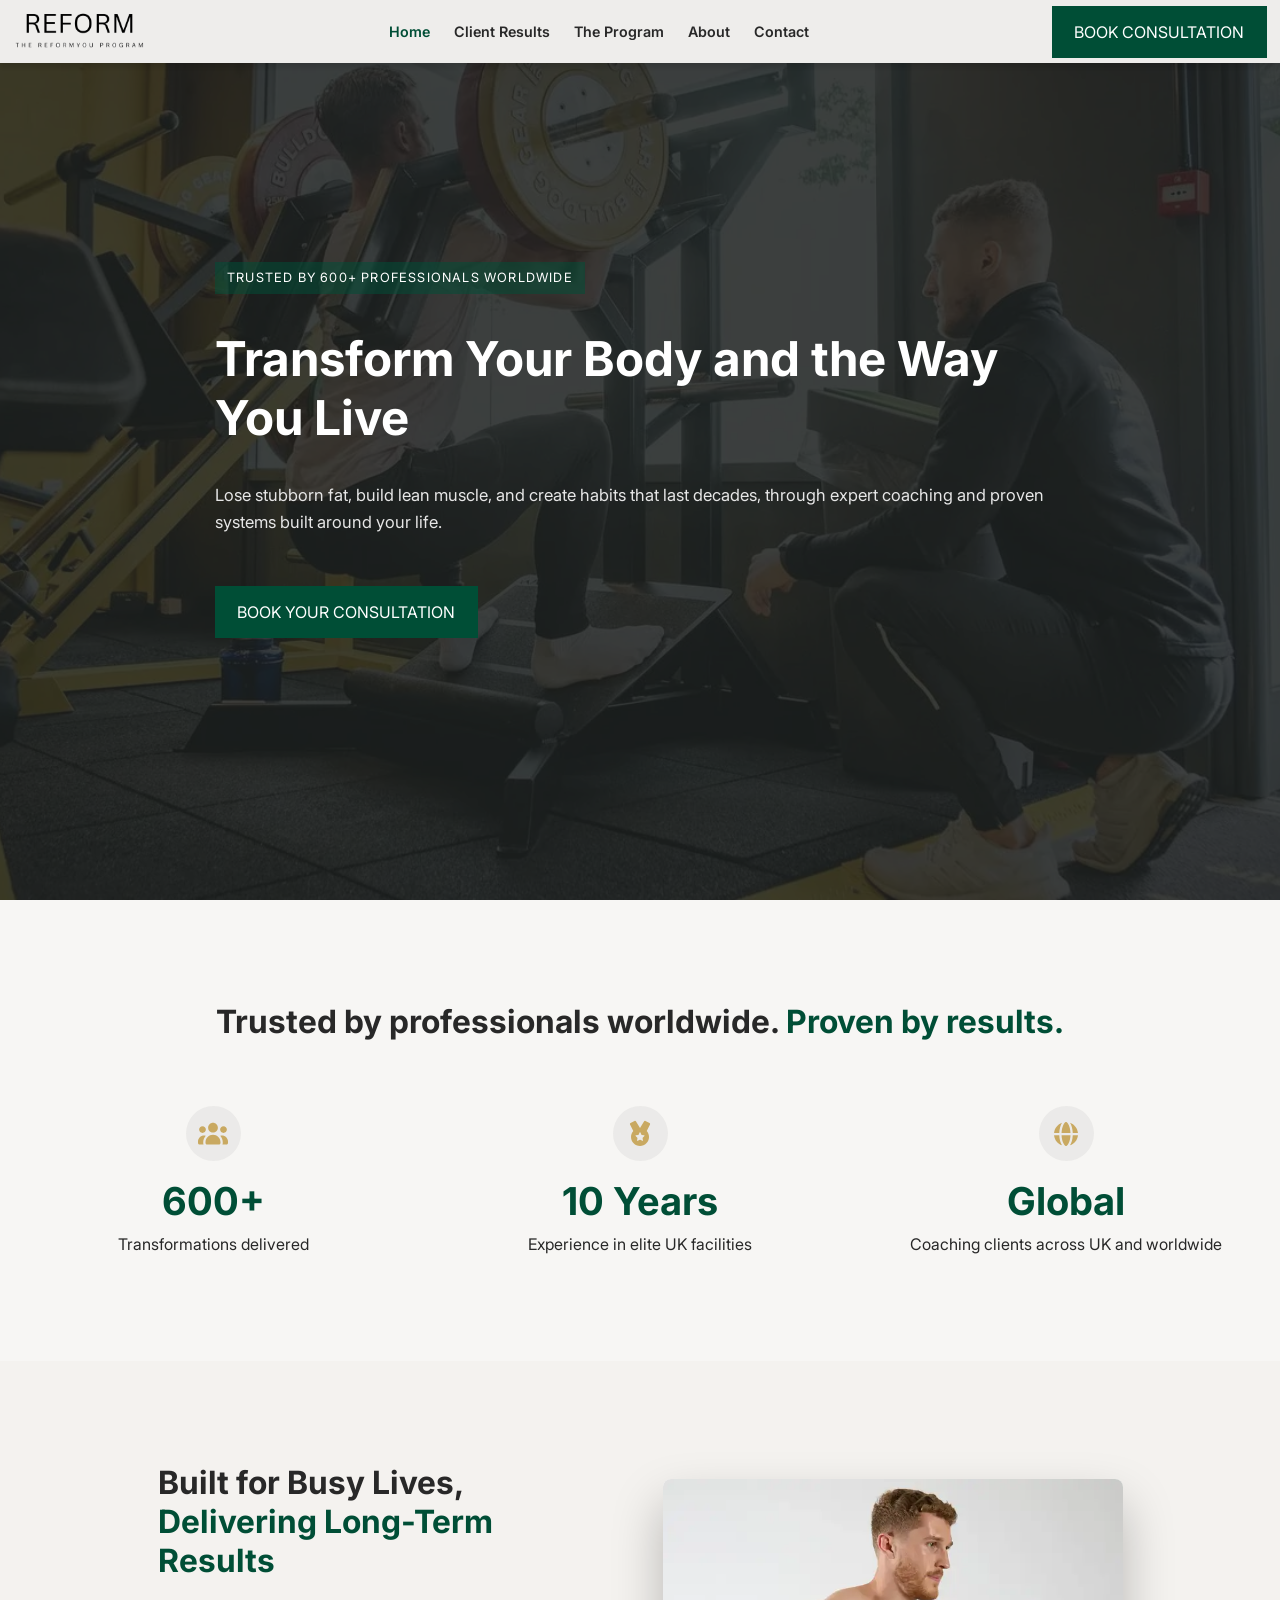
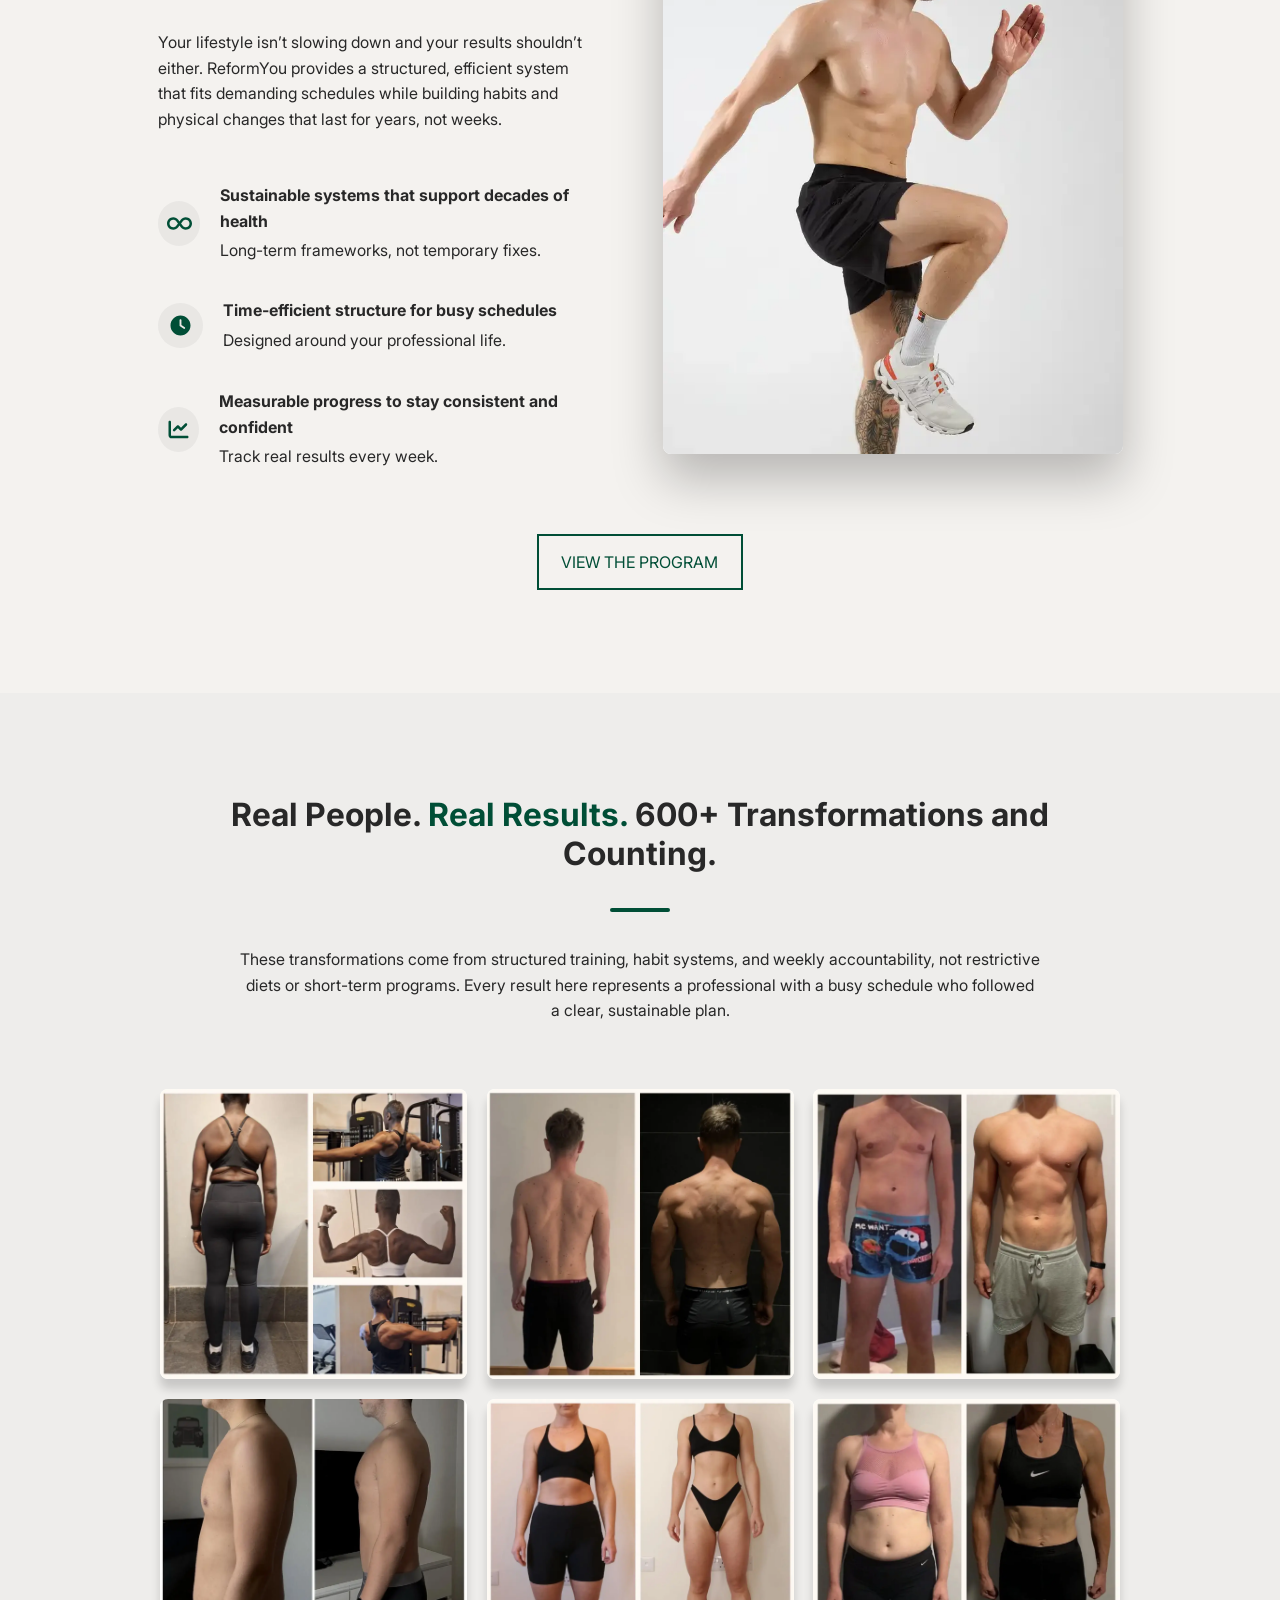
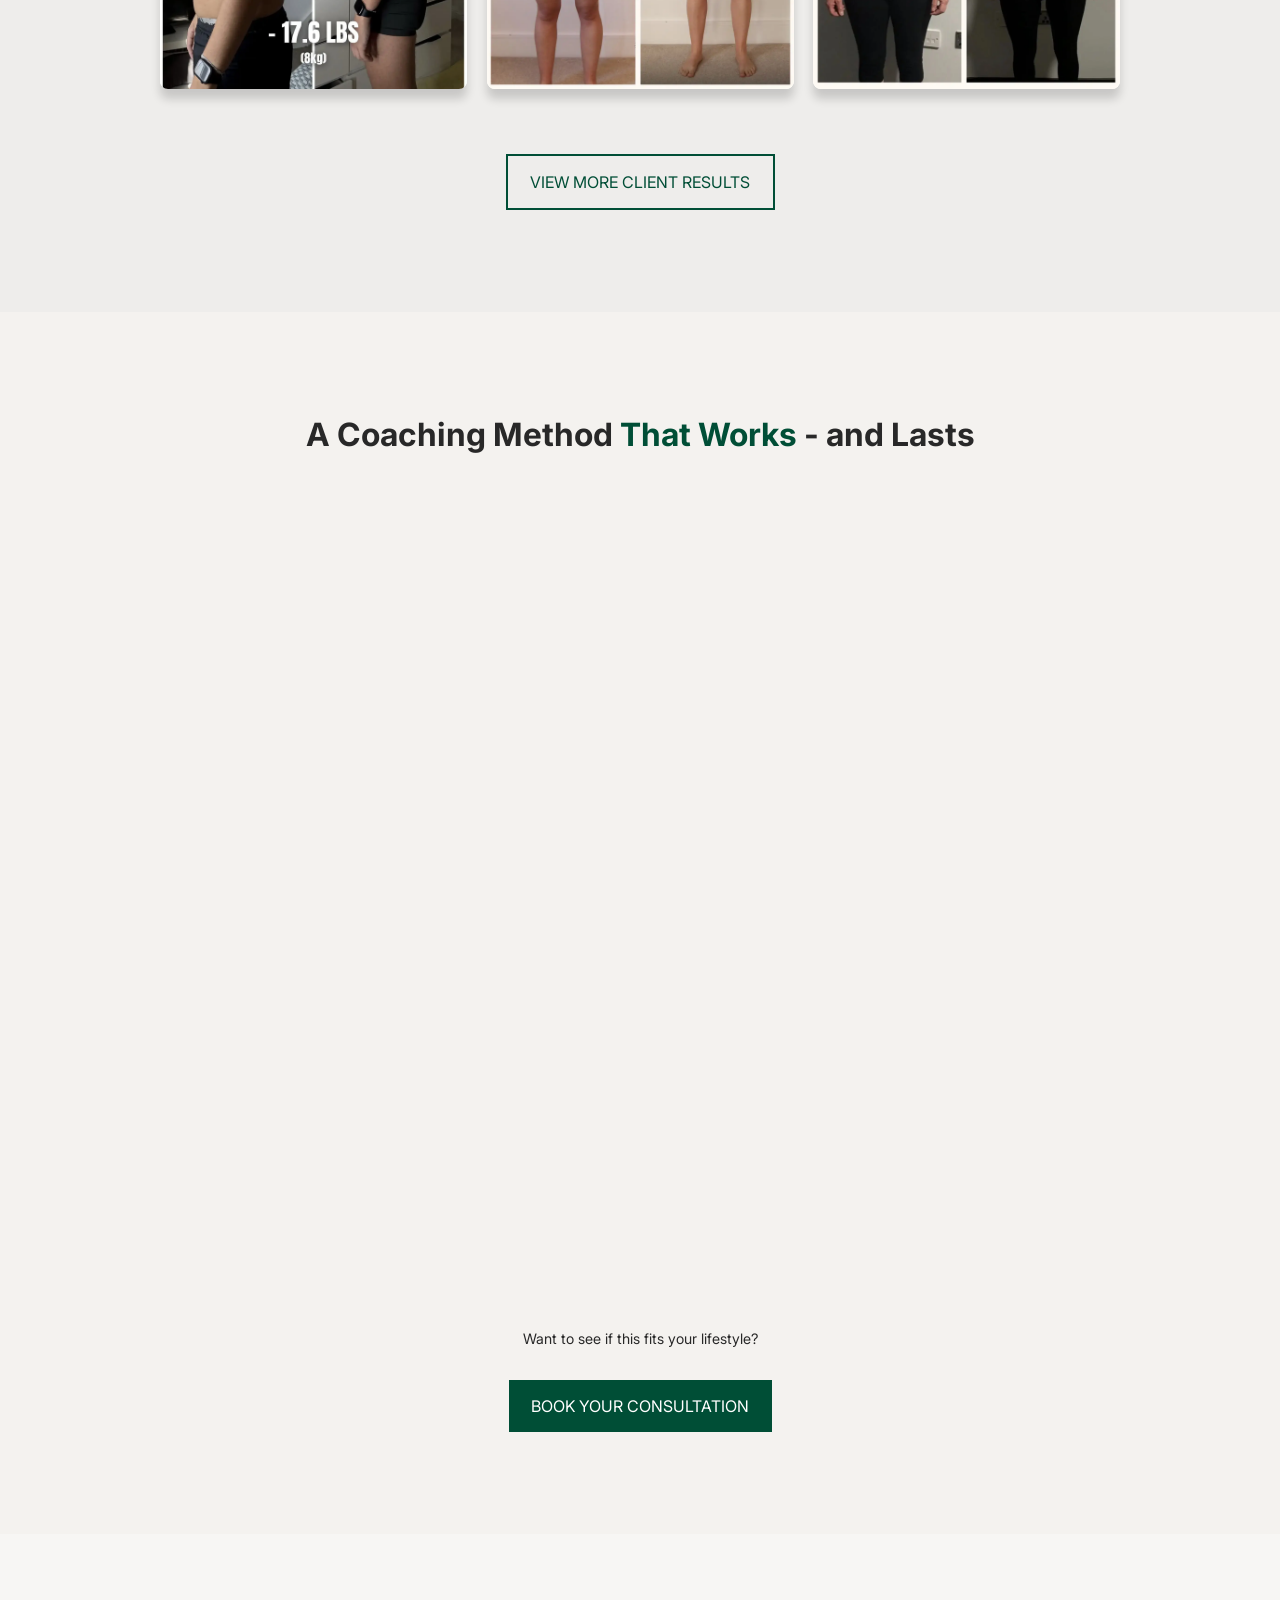
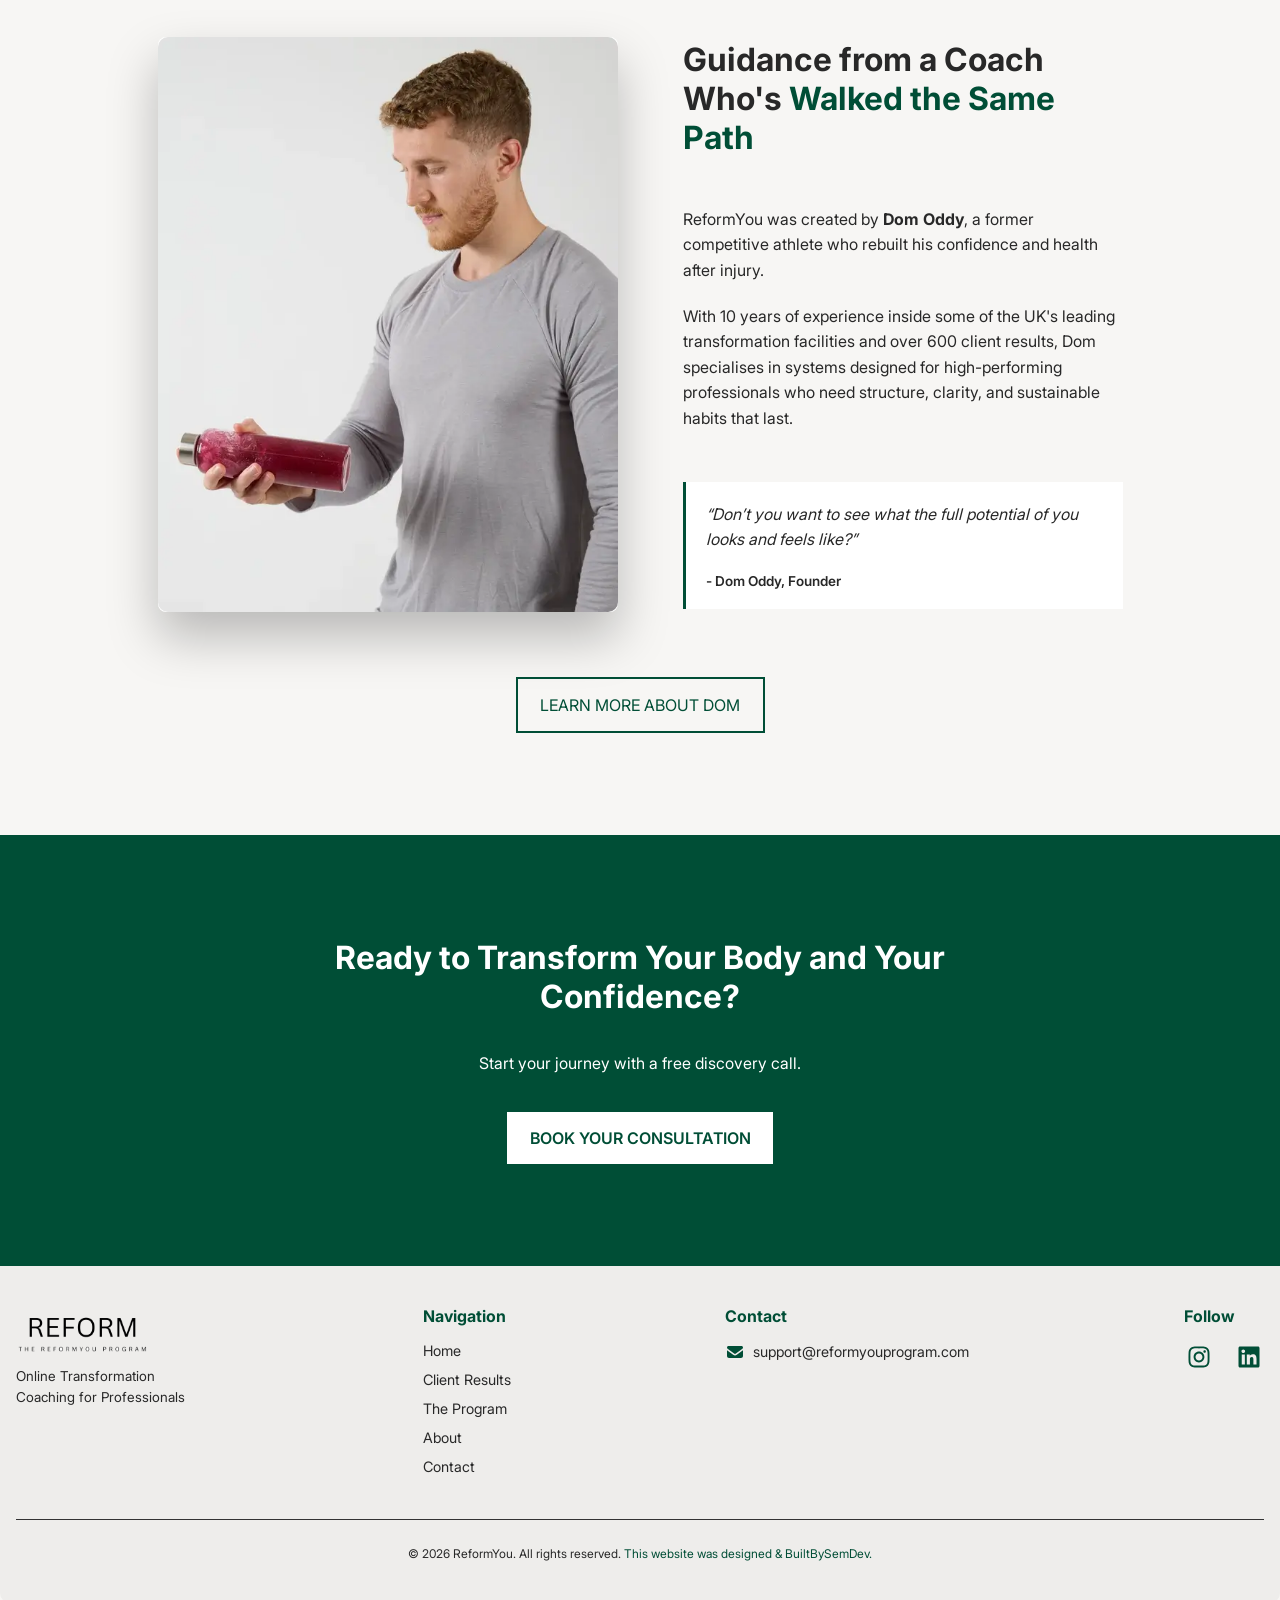
==== index.html @ b36ff60b "PERF: Improve hero image performance" ====
<!DOCTYPE html>
<html lang="en-GB">
<head>
  <!-- Meta -->
  <meta charset="UTF-8">
  <meta name="viewport" content="width=device-width, initial-scale=1.0">
  <meta name="color-scheme" content="light">

  <!-- Primary SEO -->
  <title>ReformYou | Online Transformation Coaching for Busy Professionals</title>
  <meta name="description" content="Premium online coaching to help busy professionals lose fat, build muscle, and create sustainable habits that last for decades.">
  <link rel="canonical" href="https://reformyouprogram.com/">
  <meta name="robots" content="index, follow, max-snippet:-1, max-image-preview:large, max-video-preview:-1">

  <!-- Icons & PWA -->
  <link rel="icon" type="image/png" sizes="32x32" href="/assets/images/reformyou_fc.png">
  <link rel="icon" type="image/png" sizes="192x192" href="/assets/images/reformyou_fc.png">
  <link rel="apple-touch-icon" href="/assets/images/reformyou_fc.png">
  <meta name="theme-color" content="#EEEDEB">

  <!-- Global CSS -->
  <link rel="preload" href="/assets/css/root.css" as="style">
  <link rel="stylesheet" href="/assets/css/root.css">
  <link rel="preload" href="/assets/css/global.css" as="style">
  <link rel="stylesheet" href="/assets/css/global.css">

  <!-- Page Specific CSS -->
  <link rel="preload" href="/assets/css/home.css" as="style">
  <link rel="stylesheet" href="/assets/css/home.css">

  <!-- Head image -->
  <link
    rel="preload"
    as="image"
    href="/assets/images/reformyou-banner.webp"
    fetchpriority="high"
  >

  <!-- Fonts -->
  <link href="/assets/fonts/inter-regular.woff2" rel="preload" as="font" 
  crossorigin type="font/woff2">
  <link href="/assets/fonts/inter-semibold.woff2" rel="preload" as="font" 
  crossorigin type="font/woff2">
  <link href="/assets/fonts/inter-bold.woff2" rel="preload" as="font" 
  crossorigin type="font/woff2">

  <!-- Other head and Json data under here -->
  <!-- ===== Open Graph ===== -->
  <meta property="og:type" content="website">
  <meta property="og:site_name" content="ReformYou Program">
  <meta property="og:url" content="https://reformyouprogram.com/">
  <meta property="og:title" content="ReformYou | Online Transformation Coaching for Busy Professionals">
  <meta property="og:description" content="Premium online coaching to help busy professionals lose fat, build muscle, and create sustainable habits that last for decades.">
  <meta property="og:image" content="https://reformyouprogram.com/assets/images/reformyou_socialcard.jpg">
  <meta property="og:image:width" content="1200">
  <meta property="og:image:height" content="630">
  <meta property="og:locale" content="en_GB">

  <!-- Json Data -->
  <script type="application/ld+json">
  {
    "@context": "https://schema.org",
    "@type": "WebSite",
    "@id": "https://reformyouprogram.com/#website",
    "name": "ReformYou Program",
    "url": "https://reformyouprogram.com",
    "inLanguage": "en-GB",
    "hasPart":[
      {"@type":"WebPage","@id":"https://reformyouprogram.com/about/#webpage"},
      {"@type":"WebPage","@id":"https://reformyouprogram.com/client-results/#webpage"},
      {"@type":"WebPage","@id":"https://reformyouprogram.com/the-program/#webpage"},
      {"@type":"WebPage","@id":"https://reformyouprogram.com/contact/#webpage"}
    ]
  }
  </script>

  <script type="application/ld+json">
  {
    "@context": "https://schema.org",
    "@type": "Organization",
    "@id": "https://reformyouprogram.com/#organization",
    "name": "ReformYou Program",
    "legalName":"ReformYou",
    "url": "https://reformyouprogram.com/",
    "logo": {
      "@type":"ImageObject",
      "url":"https://reformyouprogram.com/assets/images/reformyou_logo.webp",
      "width":400,
      "height":190
    },
    "founder":{"@type":"Person","name":"Dom Oddy"},
    "sameAs":["https://www.linkedin.com/in/dom-oddy-aa098a231/","https://www.instagram.com/dominicoddy/?hl=en"],
    "contactPoint":[{
      "@type":"ContactPoint",
      "contactType":"customer support",
      "email":"support@reformyouprogram.com",
      "availableLanguage":["en-GB","en"],
      "areaServed":["GB","Worldwide"]
    }]
  }
  </script>

</head>

<body> 
  <a href="#main-content" class="skip-link">Skip to main content</a>
  <!-- Nav1 Component Start -->
  <!-- Nav1 Component Start -->

  <!-- Header -->
  <header id="nav1-navigation">
    <div class="nav1-container">
      <!-- Logo -->
      <a href="/" class="nav1-logo">
        <img alt="ReformYou" 
          decoding="sync"
          loading="eager"
          width="133"
          height="60"
          src="/assets/images/reformyou_logo_nobg.png">
      </a>

      <!-- Nav Menu -->
      <nav class="nav1-nav" aria-label="Primary">
        <!-- Toggle Button -->
        <button 
          class="nav1-toggle" 
          aria-label="Toggle Navigation"
          aria-controls="nav-menu"
          aria-expanded="false"
          >
          <div class="nav1-toggle-box">
            <span class="nav1-line" aria-hidden="true"></span>
            <span class="nav1-line" aria-hidden="true"></span>
            <span class="nav1-line" aria-hidden="true"></span>
          </div>
        </button>

        <div class="nav1-ul-wrapper" id="nav-menu">
          <ul class="nav1-ul">
            <!-- Home -->
            <li><a href="/" class="active" aria-current="page">Home</a></li>
            <li><a href="/results/">Client Results</a></li>
            <li><a href="/the-program/">The Program</a></li>
            <li><a href="/about/">About</a></li>
            <li><a href="/contact/">Contact</a></li>
          </ul>
          <div class="header-btn">
            <a href="https://nqi8n575vzg.typeform.com/to/FJthHBRt" 
              target="_blank" rel="noopener noreferrer" class="cta-button sweep-to-top">BOOK CONSULTATION</a>
          </div>
        </div>
      </nav>

      <div class="header-btn">
        <a href="https://nqi8n575vzg.typeform.com/to/FJthHBRt" target="_blank" 
        rel="noopener noreferrer" class="cta-button sweep-to-top">BOOK CONSULTATION</a>
      </div>
    </div>
  </header>
  <div class="nav1-overlay" id="nav-overlay" aria-hidden="true"></div>

  <!-- Nav1 Component End -->
  <!-- Nav1 Component End -->

  <!-- Main Content -->
  <main id="main-content" tabindex="-1">

    <!-- HERO -->
    <section
      id="hero"
      aria-labelledby="hero-title"
      aria-describedby="hero-description"
    >
      <img
        class="hero-bg-img"
        src="/assets/images/reformyou-banner.webp"
        alt=""
        aria-hidden="true"
        fetchpriority="high"
        decoding="async"
      >

      <div class="container hero-content">
        <p class="hero-eyebrow">
          TRUSTED BY 600+ PROFESSIONALS WORLDWIDE
        </p>
        <h1 id="hero-title">
          Transform Your Body and the 
          Way You Live
        </h1>
        <p id="hero-description" class="hero-subtext">
          Lose stubborn fat, build lean muscle, and create habits that last decades,
          through expert coaching and proven systems built around your life.
        </p>
        <a href="https://nqi8n575vzg.typeform.com/to/FJthHBRt" target="_blank" 
        rel="noopener noreferrer" class="cta-button sweep-to-top">
          BOOK YOUR CONSULTATION
        </a>
      </div>
    </section>

    <!-- STATS -->
    <section id="stats" aria-labelledby="stats-heading">
      <div class="container">
        <h2 id="stats-heading" class="stats-heading">
          Trusted by professionals worldwide.
          <span class="brand-accent">Proven by results.</span>
        </h2>

        <ul class="stats-list" role="list">
          <!-- Item 1 -->
          <li class="stat-item reveal">
            <div class="icon-circle" aria-hidden="true">
              <svg class="icon" xmlns="http://www.w3.org/2000/svg" viewBox="0 0 640 640" focusable="false" aria-hidden="true" height="25" width="25">
                <path d="M320 80C377.4 80 424 126.6 424 184C424 241.4 377.4 288 320 288C262.6 288 216 241.4 216 184C216 126.6 262.6 80 320 80zM96 152C135.8 152 168 184.2 168 224C168 263.8 135.8 296 96 296C56.2 296 24 263.8 24 224C24 184.2 56.2 152 96 152zM0 480C0 409.3 57.3 352 128 352C140.8 352 153.2 353.9 164.9 357.4C132 394.2 112 442.8 112 496L112 512C112 523.4 114.4 534.2 118.7 544L32 544C14.3 544 0 529.7 0 512L0 480zM521.3 544C525.6 534.2 528 523.4 528 512L528 496C528 442.8 508 394.2 475.1 357.4C486.8 353.9 499.2 352 512 352C582.7 352 640 409.3 640 480L640 512C640 529.7 625.7 544 608 544L521.3 544zM472 224C472 184.2 504.2 152 544 152C583.8 152 616 184.2 616 224C616 263.8 583.8 296 544 296C504.2 296 472 263.8 472 224zM160 496C160 407.6 231.6 336 320 336C408.4 336 480 407.6 480 496L480 512C480 529.7 465.7 544 448 544L192 544C174.3 544 160 529.7 160 512L160 496z"/>
              </svg>
            </div>
            <p class="stat-value">600+</p>
            <p class="stat-label">Transformations delivered</p>
          </li>

          <!-- Item 2 -->
          <li class="stat-item reveal">
            <div class="icon-circle" aria-hidden="true">
              <svg class="icon" xmlns="http://www.w3.org/2000/svg" viewBox="0 0 640 640" focusable="false" aria-hidden="true" height="25" width="25">
                <path d="M320.3 192L235.7 51.1C229.2 40.3 215.6 36.4 204.4 42L117.8 85.3C105.9 91.2 101.1 105.6 107 117.5L176.6 256.6C146.5 290.5 128.3 335.1 128.3 384C128.3 490 214.3 576 320.3 576C426.3 576 512.3 490 512.3 384C512.3 335.1 494 290.5 464 256.6L533.6 117.5C539.5 105.6 534.7 91.2 522.9 85.3L436.2 41.9C425 36.3 411.3 40.3 404.9 51L320.3 192zM351.1 334.5C352.5 337.3 355.1 339.2 358.1 339.6L408.2 346.9C415.9 348 418.9 357.4 413.4 362.9L377.1 398.3C374.9 400.5 373.9 403.5 374.4 406.6L383 456.5C384.3 464.1 376.3 470 369.4 466.4L324.6 442.8C321.9 441.4 318.6 441.4 315.9 442.8L271.1 466.4C264.2 470 256.2 464.2 257.5 456.5L266.1 406.6C266.6 403.6 265.6 400.5 263.4 398.3L227.1 362.9C221.5 357.5 224.6 348.1 232.3 346.9L282.4 339.6C285.4 339.2 288.1 337.2 289.4 334.5L311.8 289.1C315.2 282.1 325.1 282.1 328.6 289.1L351 334.5z"/>
              </svg>
            </div>
            <p class="stat-value">10 Years</p>
            <p class="stat-label">Experience in elite UK facilities</p>
          </li>

          <!-- Item 3 -->
          <li class="stat-item reveal">
            <div class="icon-circle" aria-hidden="true">
              <svg class="icon" xmlns="http://www.w3.org/2000/svg" viewBox="0 0 640 640" focusable="false" aria-hidden="true" height="25" width="25">
                <path d="M415.9 344L225 344C227.9 408.5 242.2 467.9 262.5 511.4C273.9 535.9 286.2 553.2 297.6 563.8C308.8 574.3 316.5 576 320.5 576C324.5 576 332.2 574.3 343.4 563.8C354.8 553.2 367.1 535.8 378.5 511.4C398.8 467.9 413.1 408.5 416 344zM224.9 296L415.8 296C413 231.5 398.7 172.1 378.4 128.6C367 104.2 354.7 86.8 343.3 76.2C332.1 65.7 324.4 64 320.4 64C316.4 64 308.7 65.7 297.5 76.2C286.1 86.8 273.8 104.2 262.4 128.6C242.1 172.1 227.8 231.5 224.9 296zM176.9 296C180.4 210.4 202.5 130.9 234.8 78.7C142.7 111.3 74.9 195.2 65.5 296L176.9 296zM65.5 344C74.9 444.8 142.7 528.7 234.8 561.3C202.5 509.1 180.4 429.6 176.9 344L65.5 344zM463.9 344C460.4 429.6 438.3 509.1 406 561.3C498.1 528.6 565.9 444.8 575.3 344L463.9 344zM575.3 296C565.9 195.2 498.1 111.3 406 78.7C438.3 130.9 460.4 210.4 463.9 296L575.3 296z"/>
              </svg>
            </div>
            <p class="stat-value">Global</p>
            <p class="stat-label">Coaching clients across UK and worldwide</p>
          </li>
        </ul>
      </div>
    </section>

    <!-- BUILT FOR SECTION -->
    <!-- BUILT FOR SECTION -->
    <section id="built-for" aria-labelledby="built-for-heading">
      <div class="container built-for-grid">

        <!-- Text column -->
        <div class="built-for-text">
          <h2 id="built-for-heading">
            Built for Busy Lives,
            <span class="brand-accent">Delivering Long-Term Results</span>
          </h2>

          <p class="built-for-intro">
            Your lifestyle isn’t slowing down and your results shouldn’t either.
            ReformYou provides a structured, efficient system that fits demanding
            schedules while building habits and physical changes that last for
            years, not weeks.
          </p>

          <ul class="built-for-list" role="list">
            <li class="built-for-item reveal">
              <div class="icon-circle" aria-hidden="true">
                <svg class="icon" xmlns="http://www.w3.org/2000/svg" viewBox="0 0 640 640" focusable="false" aria-hidden="true" height="25" width="25">
                  <path d="M0 320C0 231.6 71.6 160 160 160C210.4 160 257.8 183.7 288 224L320 266.7L352 224C382.2 183.7 429.6 160 480 160C568.4 160 640 231.6 640 320C640 408.4 568.4 480 480 480C429.6 480 382.2 456.3 352 416L320 373.3L288 416C257.8 456.3 210.4 480 160 480C71.6 480 0 408.4 0 320zM280 320L236.8 262.4C218.7 238.2 190.2 224 160 224C107 224 64 267 64 320C64 373 107 416 160 416C190.2 416 218.7 401.8 236.8 377.6L280 320zM360 320L403.2 377.6C421.3 401.8 449.8 416 480 416C533 416 576 373 576 320C576 267 533 224 480 224C449.8 224 421.3 238.2 403.2 262.4L360 320z"/>
                </svg>
              </div>
              <div class="built-for-copy">
                <p class="built-for-item-title">
                  Sustainable systems that support decades of health
                </p>
                <p class="built-for-item-text">
                  Long-term frameworks, not temporary fixes.
                </p>
              </div>
            </li>

            <li class="built-for-item reveal">
              <div class="icon-circle" aria-hidden="true">
                <svg class="icon" xmlns="http://www.w3.org/2000/svg" viewBox="0 0 640 640" focusable="false" aria-hidden="true" height="25" width="25">
                  <path d="M320 64C461.4 64 576 178.6 576 320C576 461.4 461.4 576 320 576C178.6 576 64 461.4 64 320C64 178.6 178.6 64 320 64zM296 184L296 320C296 328 300 335.5 306.7 340L402.7 404C413.7 411.4 428.6 408.4 436 397.3C443.4 386.2 440.4 371.4 429.3 364L344 307.2L344 184C344 170.7 333.3 160 320 160C306.7 160 296 170.7 296 184z"/>
                </svg>
              </div>
              <div class="built-for-copy">
                <p class="built-for-item-title">
                  Time-efficient structure for busy schedules
                </p>
                <p class="built-for-item-text">
                  Designed around your professional life.
                </p>
              </div>
            </li>

            <li class="built-for-item reveal">
              <div class="icon-circle" aria-hidden="true">
                <svg class="icon" xmlns="http://www.w3.org/2000/svg" viewBox="0 0 640 640" focusable="false" aria-hidden="true" height="25" width="25">
                  <path d="M128 128C128 110.3 113.7 96 96 96C78.3 96 64 110.3 64 128L64 464C64 508.2 99.8 544 144 544L544 544C561.7 544 576 529.7 576 512C576 494.3 561.7 480 544 480L144 480C135.2 480 128 472.8 128 464L128 128zM534.6 214.6C547.1 202.1 547.1 181.8 534.6 169.3C522.1 156.8 501.8 156.8 489.3 169.3L384 274.7L326.6 217.4C314.1 204.9 293.8 204.9 281.3 217.4L185.3 313.4C172.8 325.9 172.8 346.2 185.3 358.7C197.8 371.2 218.1 371.2 230.6 358.7L304 285.3L361.4 342.7C373.9 355.2 394.2 355.2 406.7 342.7L534.7 214.7z"/>
                </svg>
              </div>
              <div class="built-for-copy">
                <p class="built-for-item-title">
                  Measurable progress to stay consistent and confident
                </p>
                <p class="built-for-item-text">
                  Track real results every week.
                </p>
              </div>
            </li>
          </ul>
        </div>

        <!-- Image column -->
        <div class="reveal">
          <figure class="built-for-image-card hover-up">
            <img
              src="/assets/images/reformyou-dom-jump.webp"
              alt="ReformYou founder performing an explosive step-up"
              class="built-for-image"
              loading="lazy"
            >
          </figure>
        </div>
      </div>

      <div class="built-for-cta-wrapper">
        <a href="/the-program/" class="sweep-to-top cta-button sub-btn">
          VIEW THE PROGRAM
        </a>
      </div>
    </section>

    <!-- CLIENT RESULTS -->
    <!-- CLIENT RESULTS -->
    <section id="client-results" aria-labelledby="client-results-heading">
      <div class="container">
        <div>
          <h2 id="client-results-heading" class="client-results-heading">
            Real People. <span class="brand-accent">Real Results.</span>
            600+ Transformations and Counting.
          </h2>

          <!-- Divider bar -->
          <div class="client-results-divider" aria-hidden="true"></div>

          <p class="client-results-intro">
            These transformations come from structured training, habit systems, and weekly accountability,
            not restrictive diets or short-term programs. Every result here represents a professional with
            a busy schedule who followed a clear, sustainable plan.
          </p>
        </div>

        <ul class="client-results-grid" role="list">
          <li class="client-result-item reveal">
            <figure class="client-result-card hover-up">
              <img
                src="/assets/images/result2.webp"
                alt="Client body transformation, back view before and after."
                class="client-result-image"
                loading="lazy"
              >
            </figure>
          </li>

          <li class="client-result-item reveal">
            <figure class="client-result-card hover-up">
              <img
                src="/assets/images/result3.webp"
                alt="Client body transformation, upper body progress."
                class="client-result-image"
                loading="lazy"
              >
            </figure>
          </li>

          <li class="client-result-item reveal">
            <figure class="client-result-card hover-up">
              <img
                src="/assets/images/result4.webp"
                alt="Client body transformation, front view before and after."
                class="client-result-image"
                loading="lazy"
              >
            </figure>
          </li>

          <li class="client-result-item reveal">
            <figure class="client-result-card hover-up">
              <img
                src="/assets/images/result6.webp"
                alt="Client body transformation, physique improvement."
                class="client-result-image"
                loading="lazy"
              >
            </figure>
          </li>

          <li class="client-result-item reveal">
            <figure class="client-result-card hover-up">
              <img
                src="/assets/images/result5.webp"
                alt="Client body transformation, leaner and more defined."
                class="client-result-image"
                loading="lazy"
              >
            </figure>
          </li>

          <li class="client-result-item reveal">
            <figure class="client-result-card hover-up">
              <img
                src="/assets/images/result1.webp"
                alt="Client body transformation, side view progress."
                class="client-result-image"
                loading="lazy"
              >
            </figure>
          </li>
        </ul>

        <div class="client-results-cta">
          <a href="/results/" class="sweep-to-top cta-button sub-btn">
            VIEW MORE CLIENT RESULTS
          </a>
        </div>
      </div>
    </section>

    <!-- A COACHING METHOD SECTION -->
    <!-- A COACHING METHOD SECTION -->
    <section id="coaching-method" aria-labelledby="coaching-method-heading">
      <div class="container">

        <h2 id="coaching-method-heading" class="coaching-method-heading">
          A Coaching Method <span class="brand-accent">That Works</span> - and Lasts
        </h2>

        <!-- Feature cards -->
        <ul class="coaching-method-grid" role="list">
          <li class="coaching-card reveal">
            <div class="icon-circle" aria-hidden="true">
              <svg class="icon" xmlns="http://www.w3.org/2000/svg" viewBox="0 0 640 640" focusable="false" aria-hidden="true" height="25" width="25">
                <path d="M286 368C384.5 368 464.3 447.8 464.3 546.3C464.3 562.7 451 576 434.6 576L78 576C61.6 576 48.3 562.7 48.3 546.3C48.3 447.8 128.1 368 226.6 368L286 368zM585.7 169.9C593.5 159.2 608.5 156.8 619.2 164.6C629.9 172.4 632.3 187.4 624.5 198.1L522.1 338.9C517.9 344.6 511.4 348.3 504.4 348.7C497.4 349.1 490.4 346.5 485.5 341.4L439.1 293.4C429.9 283.9 430.1 268.7 439.7 259.5C449.2 250.3 464.4 250.6 473.6 260.1L500.1 287.5L585.7 169.8zM256.3 312C190 312 136.3 258.3 136.3 192C136.3 125.7 190 72 256.3 72C322.6 72 376.3 125.7 376.3 192C376.3 258.3 322.6 312 256.3 312z"/>
              </svg>
            </div>
            <h3 class="coaching-card-title">Personalised Coaching</h3>
            <p class="coaching-card-text">
              Training, nutrition, and routines tailored to your lifestyle and goals.
            </p>
          </li>

          <li class="coaching-card reveal">
            <div class="icon-circle" aria-hidden="true">
              <svg class="icon" xmlns="http://www.w3.org/2000/svg" viewBox="0 0 640 640" focusable="false" aria-hidden="true" height="25" width="25">
                <path d="M96 176C96 149.5 117.5 128 144 128C170.5 128 192 149.5 192 176L192 288L448 288L448 176C448 149.5 469.5 128 496 128C522.5 128 544 149.5 544 176L544 192L560 192C586.5 192 608 213.5 608 240L608 288C625.7 288 640 302.3 640 320C640 337.7 625.7 352 608 352L608 400C608 426.5 586.5 448 560 448L544 448L544 464C544 490.5 522.5 512 496 512C469.5 512 448 490.5 448 464L448 352L192 352L192 464C192 490.5 170.5 512 144 512C117.5 512 96 490.5 96 464L96 448L80 448C53.5 448 32 426.5 32 400L32 352C14.3 352 0 337.7 0 320C0 302.3 14.3 288 32 288L32 240C32 213.5 53.5 192 80 192L96 192L96 176z"/>
              </svg>
            </div>
            <h3 class="coaching-card-title">Training Built for Busy Schedules</h3>
            <p class="coaching-card-text">
              Effective sessions designed for real-world time constraints.
            </p>
          </li>

          <li class="coaching-card reveal">
            <div class="icon-circle" aria-hidden="true">
              <svg class="icon" xmlns="http://www.w3.org/2000/svg" viewBox="0 0 640 640" focusable="false" aria-hidden="true" height="25" width="25">
                <path d="M545.7 304.1C528.1 302.9 512.8 316.1 511.5 333.8C508.2 380.8 487.9 423.2 456.7 454.8L425 423C418.1 416.1 407.8 414.1 398.8 417.8C389.8 421.5 384 430.3 384 440L384 552C384 565.3 394.7 576 408 576L520 576C529.7 576 538.5 570.2 542.2 561.2C545.9 552.2 543.9 541.9 537 535L502 500C543.7 457.8 570.9 401.2 575.4 338.2C576.6 320.6 563.4 305.3 545.7 304zM103 105L138 140C96.3 182.2 69.1 238.8 64.6 301.8C63.4 319.4 76.6 334.7 94.3 336C112 337.3 127.2 324 128.5 306.3C131.8 259.3 152.1 216.9 183.3 185.3L215 217C221.9 223.9 232.2 225.9 241.2 222.2C250.2 218.5 256 209.7 256 200L256 88C256 74.7 245.3 64 232 64L120 64C110.3 64 101.5 69.8 97.8 78.8C94.1 87.8 96.2 98.1 103 105zM304 94.3C302.8 111.9 316 127.2 333.7 128.5C380.7 131.8 423.1 152.1 454.7 183.3L423 215C416.1 221.9 414.1 232.2 417.8 241.2C421.5 250.2 430.3 256 440 256L552 256C565.3 256 576 245.3 576 232L576 120C576 110.3 570.2 101.5 561.2 97.8C552.2 94.1 541.9 96.2 535 103L500 138C457.8 96.3 401.2 69.1 338.2 64.6C320.6 63.4 305.3 76.6 304 94.3zM105 537L140 502C182.2 543.7 238.8 570.9 301.8 575.4C319.4 576.6 334.7 563.4 336 545.7C337.3 528 324 512.8 306.3 511.5C259.3 508.2 216.9 487.9 185.3 456.7L217 425C223.9 418.1 225.9 407.8 222.2 398.8C218.5 389.8 209.7 384 200 384L88 384C74.7 384 64 394.7 64 408L64 520C64 529.7 69.8 538.5 78.8 542.2C87.8 545.9 98.1 543.8 105 537z"/>
              </svg>
            </div>
            <h3 class="coaching-card-title">Habit &amp; Lifestyle Systems</h3>
            <p class="coaching-card-text">
              Clear frameworks that help you stay consistent long-term.
            </p>
          </li>

          <li class="coaching-card reveal">
            <div class="icon-circle" aria-hidden="true">
              <svg class="icon" xmlns="http://www.w3.org/2000/svg" viewBox="0 0 640 640" focusable="false" aria-hidden="true" height="25" width="25">
                <path d="M416 64C433.7 64 448 78.3 448 96L448 128L480 128C515.3 128 544 156.7 544 192L544 480C544 515.3 515.3 544 480 544L160 544C124.7 544 96 515.3 96 480L96 192C96 156.7 124.7 128 160 128L192 128L192 96C192 78.3 206.3 64 224 64C241.7 64 256 78.3 256 96L256 128L384 128L384 96C384 78.3 398.3 64 416 64zM438 225.7C427.3 217.9 412.3 220.3 404.5 231L285.1 395.2L233 343.1C223.6 333.7 208.4 333.7 199.1 343.1C189.8 352.5 189.7 367.7 199.1 377L271.1 449C276.1 454 283 456.5 289.9 456C296.8 455.5 303.3 451.9 307.4 446.2L443.3 259.2C451.1 248.5 448.7 233.5 438 225.7z"/>
              </svg>
            </div>
            <h3 class="coaching-card-title">Weekly Accountability &amp; Tracking</h3>
            <p class="coaching-card-text">
              Guidance, feedback, and adjustments every week – so you always know what to do next.
            </p>
          </li>
        </ul>

        <!-- Testimonials row -->
        <div class="coaching-testimonials" aria-label="Client testimonials">
          <article class="coaching-testimonial reveal">
            <div class="testimonial-stars" aria-hidden="true">★★★★★</div>
            <p class="visually-hidden">Rated 5 out of 5 stars</p>
            <p class="testimonial-text">
              “Dom helped me lose 10kg while working 60-hour weeks — finally something sustainable.”
            </p>
            <p class="testimonial-name">— James, Finance Director</p>
          </article>

          <article class="coaching-testimonial reveal">
            <div class="testimonial-stars" aria-hidden="true">★★★★★</div>
            <p class="visually-hidden">Rated 5 out of 5 stars</p>
            <p class="testimonial-text">
              “I’d trained for years, but this is the first time I’ve seen real, consistent progress.”
            </p>
            <p class="testimonial-name">— Sarah, Consultant</p>
          </article>
        </div>

        <!-- CTA -->
        <div class="coaching-cta">
          <p class="coaching-cta-text">
            Want to see if this fits your lifestyle?
          </p>
          <a href="https://nqi8n575vzg.typeform.com/to/FJthHBRt" target="_blank" 
          rel="noopener noreferrer" class="cta-button sweep-to-top">
            BOOK YOUR CONSULTATION
          </a>
        </div>
      </div>
    </section>

    <!-- ABOUT COACH SECTION -->
    <!-- ABOUT COACH SECTION -->
    <section id="about-coach" aria-labelledby="about-coach-heading">
      <div class="container about-coach-grid">

        <!-- Image -->
        <div class="reveal">
          <figure class="about-coach-image-card hover-up">
            <img
              src="/assets/images/reformyou_dom_bottle.webp"
              alt="Dom Oddy holding a drink bottle."
              class="about-coach-image"
              loading="lazy"
            >
          </figure>
        </div>

        <!-- Content -->
        <div class="about-coach-content">
          <h2 id="about-coach-heading" class="about-coach-heading">
            Guidance from a Coach
            Who's <span class="brand-accent">Walked the Same</span>
            <span class="brand-accent">Path</span>
          </h2>

          <div class="about-coach-body">
            <p class="about-coach-text">
              ReformYou was created by <strong>Dom Oddy</strong>, a former competitive athlete who
              rebuilt his confidence and health after injury.
            </p>

            <p class="about-coach-text">
              With 10 years of experience inside some of the UK's leading transformation facilities and
              over 600 client results, Dom specialises in systems designed for high-performing professionals
              who need structure, clarity, and sustainable habits that last.
            </p>
          </div>

          <blockquote class="about-coach-quote">
            <p class="about-coach-quote-text">
              “Don’t you want to see what the full potential of you looks and feels like?”
            </p>
            <footer class="about-coach-quote-footer">
              - Dom Oddy, Founder
            </footer>
          </blockquote>
        </div>
      </div>

      <div class="about-coach-cta">
        <a href="/about/" class="cta-button sub-btn sweep-to-top">
          LEARN MORE ABOUT DOM
        </a>
      </div>
    </section>

    <!-- Final CTA -->
    <!-- Final CTA -->
    <section
      id="final-cta"
      aria-labelledby="final-cta-heading"
      aria-describedby="final-cta-description"
    >
      <div class="container final-cta-content reveal">
        <h2 id="final-cta-heading">
          Ready to Transform Your Body and Your Confidence?
        </h2>

        <p id="final-cta-description">
          Start your journey with a free discovery call.
        </p>

        <a href="https://nqi8n575vzg.typeform.com/to/FJthHBRt" target="_blank" 
        rel="noopener noreferrer" class="cta-button">
          BOOK YOUR CONSULTATION
        </a>
      </div>
    </section>

  </main>

  <!-- footer1 Components Start -->
  <!-- footer1 Components Start -->
  <footer id="site-footer" role="contentinfo">
    <div class="container">
      <div class="footer1-columns">
        <div class="footer1-brand">
          <!-- Logo -->
          <a href="/" class="nav1-logo">
            <img alt="ReformYou" 
              decoding="sync"
              fetchpriority="high"
              loading="eager"
              width="133"
              height="60"
              src="/assets/images/reformyou_logo_nobg.png">
          </a>
          <p class="footer-subline">Online Transformation Coaching for Professionals</p>
        </div>

        <div class="footer1-links">
          <h3>Navigation</h3>
          <ul>
            <li><a href='/'>Home</a></li>
            <li><a href="/results/">Client Results</a></li>
            <li><a href="/the-program/">The Program</a></li>
            <li><a href="/about/">About</a></li>
            <li><a href="/contact/">Contact</a></li>
          </ul>
        </div>

        <div class="footer1-contact">
          <h3>Contact</h3>
          <ul>
            <li>
              <svg class="icon" xmlns="http://www.w3.org/2000/svg" viewBox="0 0 640 640" focusable="false" aria-hidden="true" height="25" width="25">
                <path d="M112 128C85.5 128 64 149.5 64 176C64 191.1 71.1 205.3 83.2 214.4L291.2 370.4C308.3 383.2 331.7 383.2 348.8 370.4L556.8 214.4C568.9 205.3 576 191.1 576 176C576 149.5 554.5 128 528 128L112 128zM64 260L64 448C64 483.3 92.7 512 128 512L512 512C547.3 512 576 483.3 576 448L576 260L377.6 408.8C343.5 434.4 296.5 434.4 262.4 408.8L64 260z"/>
              </svg>
              <a href="mailto:support@reformyouprogram.com">support@reformyouprogram.com</a>
            </li>
          </ul>
        </div>

        <div class="footer1-links">
          <h3>Follow</h3>
          <div class="footer1-socials">
            <a href="https://www.instagram.com/dominicoddy/?hl=en" target="_blank" 
            rel="noopener noreferrer" aria-label="go to Dom Oddy Instagram account">
              <svg class="icon" xmlns="http://www.w3.org/2000/svg" viewBox="0 0 640 640" focusable="false" height="25" width="25">
                <path d="M320.3 205C256.8 204.8 205.2 256.2 205 319.7C204.8 383.2 256.2 434.8 319.7 435C383.2 435.2 434.8 383.8 435 320.3C435.2 256.8 383.8 205.2 320.3 205zM319.7 245.4C360.9 245.2 394.4 278.5 394.6 319.7C394.8 360.9 361.5 394.4 320.3 394.6C279.1 394.8 245.6 361.5 245.4 320.3C245.2 279.1 278.5 245.6 319.7 245.4zM413.1 200.3C413.1 185.5 425.1 173.5 439.9 173.5C454.7 173.5 466.7 185.5 466.7 200.3C466.7 215.1 454.7 227.1 439.9 227.1C425.1 227.1 413.1 215.1 413.1 200.3zM542.8 227.5C541.1 191.6 532.9 159.8 506.6 133.6C480.4 107.4 448.6 99.2 412.7 97.4C375.7 95.3 264.8 95.3 227.8 97.4C192 99.1 160.2 107.3 133.9 133.5C107.6 159.7 99.5 191.5 97.7 227.4C95.6 264.4 95.6 375.3 97.7 412.3C99.4 448.2 107.6 480 133.9 506.2C160.2 532.4 191.9 540.6 227.8 542.4C264.8 544.5 375.7 544.5 412.7 542.4C448.6 540.7 480.4 532.5 506.6 506.2C532.8 480 541 448.2 542.8 412.3C544.9 375.3 544.9 264.5 542.8 227.5zM495 452C487.2 471.6 472.1 486.7 452.4 494.6C422.9 506.3 352.9 503.6 320.3 503.6C287.7 503.6 217.6 506.2 188.2 494.6C168.6 486.8 153.5 471.7 145.6 452C133.9 422.5 136.6 352.5 136.6 319.9C136.6 287.3 134 217.2 145.6 187.8C153.4 168.2 168.5 153.1 188.2 145.2C217.7 133.5 287.7 136.2 320.3 136.2C352.9 136.2 423 133.6 452.4 145.2C472 153 487.1 168.1 495 187.8C506.7 217.3 504 287.3 504 319.9C504 352.5 506.7 422.6 495 452z"/></svg>
            </a>
            <a href="https://www.linkedin.com/in/dom-oddy-aa098a231/" target="_blank" 
            rel="noopener noreferrer" aria-label="go to Dom Oddy LinkedIn account">
              <svg class="icon" xmlns="http://www.w3.org/2000/svg" viewBox="0 0 640 640" focusable="false" height="25" width="25">
                <path d="M512 96L127.9 96C110.3 96 96 110.5 96 128.3L96 511.7C96 529.5 110.3 544 127.9 544L512 544C529.6 544 544 529.5 544 511.7L544 128.3C544 110.5 529.6 96 512 96zM231.4 480L165 480L165 266.2L231.5 266.2L231.5 480L231.4 480zM198.2 160C219.5 160 236.7 177.2 236.7 198.5C236.7 219.8 219.5 237 198.2 237C176.9 237 159.7 219.8 159.7 198.5C159.7 177.2 176.9 160 198.2 160zM480.3 480L413.9 480L413.9 376C413.9 351.2 413.4 319.3 379.4 319.3C344.8 319.3 339.5 346.3 339.5 374.2L339.5 480L273.1 480L273.1 266.2L336.8 266.2L336.8 295.4L337.7 295.4C346.6 278.6 368.3 260.9 400.6 260.9C467.8 260.9 480.3 305.2 480.3 362.8L480.3 480z"/></svg>
            </a>
          </div>
        </div>

      </div>

      <div class="footer1-bottom">
        <p class="footer1-copy">© 2026 ReformYou. All rights reserved. 
          <a href="https://builtbysemdev.com" target="_blank" 
          rel="noopener noreferrer" class="brand-accent built-by-link">
            This website was designed & BuiltBySemDev.
          </a>
        </p>
      </div>
    </div>
  </footer>
  <!-- footer1 Components End -->
  <!-- footer1 Components End -->

  <script src="/assets/js/global.js" defer></script>
</body>
</html>
---- assets/css/root.css ----
:root {
  --spaceXs: 10px;
  --spaceSm: 20px;
  --spaceSmmd: 35px;
  --spaceMd: 50px;
  --spaceLg: 65px;
  --mainBrandColour: #004E36;
  --bgColour1: #F7F6F4; 
  --bgColour2: #EEEDEB;
  --bgColour3: #F4F2EF;
  --textColour1: #282828;  
  --maxW: 80rem;
  --sectionPadding: clamp(6rem, 8vw, 7rem) 1rem;
  --headerFont: "Inter", system-ui, sans-serif; 
  --bodyFont: "Inter", system-ui, sans-serif; 
}
---- assets/css/root.css ----
:root {
  --spaceXs: 10px;
  --spaceSm: 20px;
  --spaceSmmd: 35px;
  --spaceMd: 50px;
  --spaceLg: 65px;
  --mainBrandColour: #004E36;
  --bgColour1: #F7F6F4; 
  --bgColour2: #EEEDEB;
  --bgColour3: #F4F2EF;
  --textColour1: #282828;  
  --maxW: 80rem;
  --sectionPadding: clamp(6rem, 8vw, 7rem) 1rem;
  --headerFont: "Inter", system-ui, sans-serif; 
  --bodyFont: "Inter", system-ui, sans-serif; 
}
---- assets/css/global.css ----
/* Fonts */
/* inter */
@font-face {
  font-display: swap; 
  font-family: 'Inter';
  font-style: normal;
  font-weight: 400;
  src: url('/assets/fonts/inter-regular.woff2') format('woff2'); 
}

@font-face {
  font-display: swap; 
  font-family: 'Inter';
  font-style: normal;
  font-weight: 500;
  src: url('/assets/fonts/inter-semibold.woff2') format('woff2'); 
}

@font-face {
  font-display: swap; 
  font-family: 'Inter';
  font-style: normal;
  font-weight: 600;
  src: url('/assets/fonts/inter-bold.woff2') format('woff2'); 
}

/* visible-only-on-focus skip link */
.skip-link{
  position:absolute;
  left:-9999px;
  top:auto
}

.skip-link:focus{
  left:1rem;
  top:1rem;
  z-index:10000;
  padding:.6rem 1rem;
  background:#000;
  color:#fff;
  border-radius:.375rem
}

/* visually hidden but screen-reader readable */
.visually-hidden{
  position:absolute!important;
  width:1px;
  height:1px;
  padding:0;
  margin:-1px;
  overflow:hidden;
  clip:rect(0 0 0 0);
  white-space:nowrap;
  border:0
}

/* always show a focus style */
:focus-visible{
  outline:2px solid currentColor;
  outline-offset:3px
}

/* reduced motion */
@media (prefers-reduced-motion: reduce){
  *{
    animation-duration:0.01ms !important;
    animation-iteration-count:1 !important;
    transition-duration:0.01ms !important;
    scroll-behavior:auto !important
  }
}

/* Global Styles */
html {
  font-size: 16px; 
}

*, *:before, *:after {
  margin: 0;
  box-sizing: border-box;
  padding: 0;
}

body, html {
  margin: 0;
  overflow-x: hidden;
  padding: 0;
  font-family: var(--bodyFont);
  font-weight: 400;
  color: var(--textColour1);
  scroll-behavior: smooth;
  background-color: var(--bgColour1);
}

section {
  padding: var(--sectionPadding)
}

.container {
  max-width: var(--maxW);
  margin: 0 auto;
}

p {
  line-height: 1.6;
}

h1, h2 {
  font-family: var(--headerFont);
  font-weight: 600;
}

h1 {
  font-size: clamp(3rem, 3.4vw, 4rem);
}

h2 {
  font-size: clamp(1.9rem, 2.5vw, 2.3rem);
}

h3 {
  font-size: clamp(1.1rem, 1.8vw, 1.2rem);
}

.brand-accent {
  color: var(--mainBrandColour);
}

.sub-heading {
  color: var(--mainBrandColour);
}

/* Icon styles */
.icon {
  fill: var(--mainBrandColour);
  width: 30px;
  height: 30px;
}

.icon-small {
  width: 20px;
  height: 20px;
}

.icon-brand-colour {
  fill: var(--mainBrandColour);
}

/* Icon Circle */
.icon-circle {
  width: 55px;
  height: 55px;
  background: #7e7e7e17;
  color: var(--mainBrandColour);
  border-radius: 50%;
  font-size: clamp(1.2rem, 2.5vw, 1.5rem);
  display: flex;
  align-items: center;
  justify-content: center;
  margin: 0 auto var(--spaceXs) auto;
}

/* Button Styles */
/* Button CSS */
/* Button CSS */
.cta-button {
  padding: 1rem 1.4rem;
  text-decoration: none;
  font-weight: 400;
  font-size: 1rem;
  display: inline-block;
  transition: all 0.3s;
  font-family: var(--headerFont);
  position: relative;
  background-color: var(--mainBrandColour);
  border: none;
  color: white;
  cursor: pointer;
}

.sub-btn {
  box-sizing: border-box;
  background-color: rgba(230, 230, 230, 0);
  border: 2px solid var(--mainBrandColour);
  color: var(--mainBrandColour);
  font-weight: 400;
}

/* Animations */
/* Animations */

/* Sweep To Top */
.sweep-to-top {
  display: inline-block;
  vertical-align: middle;
  transform: perspective(1px) translateZ(0);
  transform: perspective(1px) translateZ(0);
  box-shadow: 0 0 1px rgba(0, 0, 0, 0);
  position: relative;
  transition-property: color;
  transition-property: color;
  transition-duration: 0.3s;
  transition-duration: 0.3s;
}

.sweep-to-top:before {
  content: "";
  position: absolute;
  z-index: -1;
  top: 0;
  left: 0;
  right: 0;
  bottom: 0;
  background: #00805b;
  transform: scaleY(0);
  transform: scaleY(0);
  transform-origin: 50% 100%;
  transform-origin: 50% 100%;
  transition-property: transform;
  transition-property: transform;
  transition-duration: 0.3s;
  transition-duration: 0.3s;
  transition-timing-function: ease-out;
  transition-timing-function: ease-out;
}
.sweep-to-top:hover, .sweep-to-top:focus, .sweep-to-top:active {
  color: white;
}
.sweep-to-top:hover:before, .sweep-to-top:focus:before, .sweep-to-top:active:before {
  transform: scaleY(1);
  transform: scaleY(1);
}

/* Hover up */
.hover-up {
  transition: box-shadow 0.3s;
  transition: 
    transform 0.3s ease, 
    box-shadow 0.3s ease;
  will-change: transform;
}

.hover-up:hover {
  transform: translateY(-6px);
  box-shadow: 0 8px 20px rgba(0, 0, 0, 0.4);
}

/* ==== Nav1 Component Styles Start ==== */
/* ==== Nav1 Component Styles Start ==== */
#nav1-navigation {
  position: fixed;
  top: 0;
  left: 50%;
  transform: translateX(-50%);
  width: 100%;
  background: var(--bgColour2);
  box-shadow: 0 4px 4px rgba(0, 0, 0, 0.1);
  z-index: 1000;
  padding: 0.1rem 0.8rem;
}

.nav1-container {
  display: flex;
  align-items: center;
  justify-content: space-between;
}

.nav1-inner {
  display: flex;
  flex-direction: row;
  align-items: center;
}

.nav1-ul li a {
  font-family: var(--bodyFont);
  font-weight: 500;
  color: var(--textColour1);
  text-decoration: none;
  transition: color 0.3s;
}

.nav1-logo {
  height: 60px;
  justify-content: center;
  padding: 0;
  width: auto;
  z-index: 10;
  display: block;
}

.nav1-logo img {
  height: 100%;
  object-fit: contain;
  width: auto;
}

.nav1-toggle {
  background: var(--bgColour2);
  border: none;
  border-radius: 4px;
  width: 42px;
  height: 42px;
  display: flex;
  justify-content: center;
  align-items: center;
  cursor: pointer;
  z-index: 10;
  transition: transform 0.6s;
}

.nav1-toggle-box {
  width: 24px;
  height: 18px;
  position: relative;
}

.nav1-line {
  width: 100%;
  height: 2px;
  background: black;
  position: absolute;
  left: 0;
  transition: all 0.3s;
  border-radius: 1px;
}

.nav1-line:nth-child(1) { top: 0; }
.nav1-line:nth-child(2) { top: 8px; }
.nav1-line:nth-child(3) { bottom: 0; }

/* Animate to "X" */
.nav1-toggle.active .nav1-line:nth-child(1) {
  transform: rotate(45deg);
  top: 8px;
}
.nav1-toggle.active .nav1-line:nth-child(2) {
  opacity: 0;
}
.nav1-toggle.active .nav1-line:nth-child(3) {
  transform: rotate(-45deg);
  bottom: auto;
  top: 8px;
}

/* Menu */
.nav1-ul-wrapper {
  width: 100%;
  background-color: var(--bgColour2);
  transform: scaleY(0);
  transform-origin: top;
  transition: transform 0.4s;
  overflow: hidden;
}

.nav1-ul {
  list-style: none;
  padding: 1.5rem 0;
  margin: 0;
  display: flex;
  flex-direction: column;
  align-items: center;
  gap: 1rem;
  font-size: 0.9rem;
}

.nav1-ul a:hover {
  color: var(--mainBrandColour);
  transition: color 0.3s;
}

.nav1-ul .active {
  color: var(--mainBrandColour);
}

/* Button */
.header-btn {
  display: none;
}

.cta-button.main-btn.zoom-out {
  font-size: 1rem;
  font-weight: 600;
  background: var(--mainBrandColour);
  border-radius: 0px;
  text-decoration: none;
}

/* Show menu when active */
#nav1-navigation.nav1-active .nav1-ul-wrapper {
  transform: scaleY(1);
  transition-delay: 0.2s;
}

.nav1-overlay {
  position: fixed;
  top: 0;
  left: 0;
  width: 100%;
  height: 100vh;
  background: rgba(0, 0, 0, 0.15); 
  opacity: 0;
  visibility: hidden;
  transition:
    transform 0.3s ease,
    opacity 0.4s ease 0.3s,      
    visibility 0.4s linear 0.6s;
  z-index: 90; 
  transform: scaleY(0);
  transform-origin: top;
}

.nav1-overlay.active {
  opacity: 1;
  visibility: visible;
  transform: scaleY(1);
  transition:
    transform 0.3s ease,
    opacity 0.3s ease,
    visibility 0s;
}

.icon-blue {
  fill: var(--mainBrandColour);
}

.nav1-ul-wrapper .header-btn {
  display: none;
}

.nav1-cta-button {
  background-color: var(--mainBrandColour);
  color: white;
  border-radius: 2px;
  text-decoration: none;
  font-size: 1.2rem;
  padding: 0.8rem 1rem;
}

/* Desktop Styles */
@media screen and (min-width: 1024px) {
  .nav1-toggle {
    display: none;
  }

  .nav1-ul-wrapper {
    transform: none !important;
    display: flex;
    align-items: center;
    height: auto;
  }

  .nav1-ul {
    flex-direction: row;
    gap: 1.5rem;
    padding: 0;
  }

  .header-btn {
    display: block;
  }
}

@media screen and (max-width: 1023px) {
    .nav1-ul-wrapper {
    width: 100%;
    height: auto;
    background-color: var(--bgColour2);
    transform: scaleY(0);
    transform-origin: top;
    transition: opacity .3s, transform .4s;
    overflow: hidden;
    position: absolute;
    box-sizing: border-box;
    padding-bottom: 1rem;
    left: 0;
    top: 58px;
  }

  .nav1-ul {
    list-style: none;
    padding: 1.5rem 0;
    margin: 0;
    max-height: 90vh;
    width: 100%;
    box-sizing: border-box;
    overflow: auto;
    height: auto;
    display: flex;
    flex-direction: column;
    align-items: center;
  }

  .nav1-ul li {
    display: block;
    width: 100%;
    text-align: center;
  }

    .nav1-ul-wrapper .header-btn {
    display: flex;
    justify-content: center;
  }

  .nav1-ul-wrapper .header-btn .cta-button {
    margin-bottom: 1rem;
  }
}
/* ==== Nav1 Component Styles End ==== */
/* ==== Nav1 Component Styles End ==== */

/* ============================
   FINAL CTA
============================ */
#final-cta {
  background-color: var(--mainBrandColour);
  color: white;
  text-align: center;
}

#final-cta-heading {
  max-width: 50rem;
}

.final-cta-content {
  display: flex;
  flex-direction: column;
  align-items: center;
  gap: var(--spaceSmmd);
}

#final-cta .cta-button {
  background-color: white;
  color: var(--mainBrandColour);
  font-weight: 500;
}

#final-cta .cta-button:hover {
  background-color: rgb(211, 211, 211);
}

/* footer1.css */
/* footer1 Component Styles Start */
/* footer1 Component Styles Start */
#site-footer {
  color: var(--textColour1);
  padding: 2.5rem 1rem;
  border-radius: 0 0 10px 10px;
  margin: 0 auto;
  background-color: var(--bgColour2);
}

.footer1-logo {
  font-size: 1.5rem;
  font-weight: 700;
  margin-bottom: 2rem;
}

.brand-accent {
  color: var(--mainBrandColour);
  opacity: 1;
}

.footer1-description {
  font-size: 0.9rem;
  color: var(--textColour1);
  margin-bottom: 2rem;
  line-height: 1.4;
}

.footer-subline {
  max-width: 12rem;
  font-size: 0.85rem;
}

/* Columns */
.footer1-columns {
  display: flex;
  justify-content: space-between;
  gap: 2rem;
  flex-wrap: wrap;
  margin-bottom: 2rem;
}

.footer1-columns h3 {
  font-size: 1rem;
  margin-bottom: 1rem;
  color: var(--mainBrandColour);
}

.footer1-links ul,
.footer1-contact ul {
  list-style: none;
  padding: 0;
  margin: 0;
}

.footer1-links li,
.footer1-contact li {
  font-size: 0.9rem;
  margin-bottom: 0.75rem;
  color: var(--textColour1);
  display: flex;
  gap: .5rem;
  align-items: center;
}

.footer1-contact .icon {
  height: 20px;
  width: 20px;
  transition: fill 0.5s;
}

.footer1-socials .icon:hover {
  fill: #00805b;
  transition: fill 0.5s;
}

footer a {
  color: var(--textColour1);
  text-decoration: none;
  transition: color 0.5s, fill 0.5s;
}

footer a:hover {
  color: var(--mainBrandColour);
  transition: color 0.5s;
}

/* Bottom Row */
.footer1-bottom {
  border-top: 1px solid #333;
  padding-top: 1.5rem;
  display: flex;
  justify-content: center;
  align-items: center;
  flex-wrap: wrap;
  gap: 1rem;
}

.footer1-copy {
  font-size: 0.75rem;
  color: var(--textColour1);
}

.footer1-socials a {
  margin-left: 1rem;
  font-size: 1rem;
  transition: color 0.3s;
}

.footer1-socials a:first-child {
  margin-left: 0;
}

.footer1-socials a:hover {
  color: var(--mainBrandColour);
  transition: color 0.3s;
}

@media (max-width: 425px) {
  .footer1-columns {
    flex-direction: column;
    justify-content: center;
  }
}
/* footer1 Component Styles End */
/* footer1 Component Styles End */

.reveal {
  opacity: 0;
  transform: translateY(24px);
  will-change: opacity, transform;
  transition-delay: 0.3s;
  transition:
    opacity 0.7s ease-out,
    transform 0.7s ease-out,
    box-shadow 0.6s;
}

.reveal.visible {
  opacity: 1;
  transform: translateY(0);
  transition:
    opacity 0.7s ease-out,
    transform 0.7s ease-out,
    box-shadow 0.6s;
}
---- assets/css/global.css ----
/* Fonts */
/* inter */
@font-face {
  font-display: swap; 
  font-family: 'Inter';
  font-style: normal;
  font-weight: 400;
  src: url('/assets/fonts/inter-regular.woff2') format('woff2'); 
}

@font-face {
  font-display: swap; 
  font-family: 'Inter';
  font-style: normal;
  font-weight: 500;
  src: url('/assets/fonts/inter-semibold.woff2') format('woff2'); 
}

@font-face {
  font-display: swap; 
  font-family: 'Inter';
  font-style: normal;
  font-weight: 600;
  src: url('/assets/fonts/inter-bold.woff2') format('woff2'); 
}

/* visible-only-on-focus skip link */
.skip-link{
  position:absolute;
  left:-9999px;
  top:auto
}

.skip-link:focus{
  left:1rem;
  top:1rem;
  z-index:10000;
  padding:.6rem 1rem;
  background:#000;
  color:#fff;
  border-radius:.375rem
}

/* visually hidden but screen-reader readable */
.visually-hidden{
  position:absolute!important;
  width:1px;
  height:1px;
  padding:0;
  margin:-1px;
  overflow:hidden;
  clip:rect(0 0 0 0);
  white-space:nowrap;
  border:0
}

/* always show a focus style */
:focus-visible{
  outline:2px solid currentColor;
  outline-offset:3px
}

/* reduced motion */
@media (prefers-reduced-motion: reduce){
  *{
    animation-duration:0.01ms !important;
    animation-iteration-count:1 !important;
    transition-duration:0.01ms !important;
    scroll-behavior:auto !important
  }
}

/* Global Styles */
html {
  font-size: 16px; 
}

*, *:before, *:after {
  margin: 0;
  box-sizing: border-box;
  padding: 0;
}

body, html {
  margin: 0;
  overflow-x: hidden;
  padding: 0;
  font-family: var(--bodyFont);
  font-weight: 400;
  color: var(--textColour1);
  scroll-behavior: smooth;
  background-color: var(--bgColour1);
}

section {
  padding: var(--sectionPadding)
}

.container {
  max-width: var(--maxW);
  margin: 0 auto;
}

p {
  line-height: 1.6;
}

h1, h2 {
  font-family: var(--headerFont);
  font-weight: 600;
}

h1 {
  font-size: clamp(3rem, 3.4vw, 4rem);
}

h2 {
  font-size: clamp(1.9rem, 2.5vw, 2.3rem);
}

h3 {
  font-size: clamp(1.1rem, 1.8vw, 1.2rem);
}

.brand-accent {
  color: var(--mainBrandColour);
}

.sub-heading {
  color: var(--mainBrandColour);
}

/* Icon styles */
.icon {
  fill: var(--mainBrandColour);
  width: 30px;
  height: 30px;
}

.icon-small {
  width: 20px;
  height: 20px;
}

.icon-brand-colour {
  fill: var(--mainBrandColour);
}

/* Icon Circle */
.icon-circle {
  width: 55px;
  height: 55px;
  background: #7e7e7e17;
  color: var(--mainBrandColour);
  border-radius: 50%;
  font-size: clamp(1.2rem, 2.5vw, 1.5rem);
  display: flex;
  align-items: center;
  justify-content: center;
  margin: 0 auto var(--spaceXs) auto;
}

/* Button Styles */
/* Button CSS */
/* Button CSS */
.cta-button {
  padding: 1rem 1.4rem;
  text-decoration: none;
  font-weight: 400;
  font-size: 1rem;
  display: inline-block;
  transition: all 0.3s;
  font-family: var(--headerFont);
  position: relative;
  background-color: var(--mainBrandColour);
  border: none;
  color: white;
  cursor: pointer;
}

.sub-btn {
  box-sizing: border-box;
  background-color: rgba(230, 230, 230, 0);
  border: 2px solid var(--mainBrandColour);
  color: var(--mainBrandColour);
  font-weight: 400;
}

/* Animations */
/* Animations */

/* Sweep To Top */
.sweep-to-top {
  display: inline-block;
  vertical-align: middle;
  transform: perspective(1px) translateZ(0);
  transform: perspective(1px) translateZ(0);
  box-shadow: 0 0 1px rgba(0, 0, 0, 0);
  position: relative;
  transition-property: color;
  transition-property: color;
  transition-duration: 0.3s;
  transition-duration: 0.3s;
}

.sweep-to-top:before {
  content: "";
  position: absolute;
  z-index: -1;
  top: 0;
  left: 0;
  right: 0;
  bottom: 0;
  background: #00805b;
  transform: scaleY(0);
  transform: scaleY(0);
  transform-origin: 50% 100%;
  transform-origin: 50% 100%;
  transition-property: transform;
  transition-property: transform;
  transition-duration: 0.3s;
  transition-duration: 0.3s;
  transition-timing-function: ease-out;
  transition-timing-function: ease-out;
}
.sweep-to-top:hover, .sweep-to-top:focus, .sweep-to-top:active {
  color: white;
}
.sweep-to-top:hover:before, .sweep-to-top:focus:before, .sweep-to-top:active:before {
  transform: scaleY(1);
  transform: scaleY(1);
}

/* Hover up */
.hover-up {
  transition: box-shadow 0.3s;
  transition: 
    transform 0.3s ease, 
    box-shadow 0.3s ease;
  will-change: transform;
}

.hover-up:hover {
  transform: translateY(-6px);
  box-shadow: 0 8px 20px rgba(0, 0, 0, 0.4);
}

/* ==== Nav1 Component Styles Start ==== */
/* ==== Nav1 Component Styles Start ==== */
#nav1-navigation {
  position: fixed;
  top: 0;
  left: 50%;
  transform: translateX(-50%);
  width: 100%;
  background: var(--bgColour2);
  box-shadow: 0 4px 4px rgba(0, 0, 0, 0.1);
  z-index: 1000;
  padding: 0.1rem 0.8rem;
}

.nav1-container {
  display: flex;
  align-items: center;
  justify-content: space-between;
}

.nav1-inner {
  display: flex;
  flex-direction: row;
  align-items: center;
}

.nav1-ul li a {
  font-family: var(--bodyFont);
  font-weight: 500;
  color: var(--textColour1);
  text-decoration: none;
  transition: color 0.3s;
}

.nav1-logo {
  height: 60px;
  justify-content: center;
  padding: 0;
  width: auto;
  z-index: 10;
  display: block;
}

.nav1-logo img {
  height: 100%;
  object-fit: contain;
  width: auto;
}

.nav1-toggle {
  background: var(--bgColour2);
  border: none;
  border-radius: 4px;
  width: 42px;
  height: 42px;
  display: flex;
  justify-content: center;
  align-items: center;
  cursor: pointer;
  z-index: 10;
  transition: transform 0.6s;
}

.nav1-toggle-box {
  width: 24px;
  height: 18px;
  position: relative;
}

.nav1-line {
  width: 100%;
  height: 2px;
  background: black;
  position: absolute;
  left: 0;
  transition: all 0.3s;
  border-radius: 1px;
}

.nav1-line:nth-child(1) { top: 0; }
.nav1-line:nth-child(2) { top: 8px; }
.nav1-line:nth-child(3) { bottom: 0; }

/* Animate to "X" */
.nav1-toggle.active .nav1-line:nth-child(1) {
  transform: rotate(45deg);
  top: 8px;
}
.nav1-toggle.active .nav1-line:nth-child(2) {
  opacity: 0;
}
.nav1-toggle.active .nav1-line:nth-child(3) {
  transform: rotate(-45deg);
  bottom: auto;
  top: 8px;
}

/* Menu */
.nav1-ul-wrapper {
  width: 100%;
  background-color: var(--bgColour2);
  transform: scaleY(0);
  transform-origin: top;
  transition: transform 0.4s;
  overflow: hidden;
}

.nav1-ul {
  list-style: none;
  padding: 1.5rem 0;
  margin: 0;
  display: flex;
  flex-direction: column;
  align-items: center;
  gap: 1rem;
  font-size: 0.9rem;
}

.nav1-ul a:hover {
  color: var(--mainBrandColour);
  transition: color 0.3s;
}

.nav1-ul .active {
  color: var(--mainBrandColour);
}

/* Button */
.header-btn {
  display: none;
}

.cta-button.main-btn.zoom-out {
  font-size: 1rem;
  font-weight: 600;
  background: var(--mainBrandColour);
  border-radius: 0px;
  text-decoration: none;
}

/* Show menu when active */
#nav1-navigation.nav1-active .nav1-ul-wrapper {
  transform: scaleY(1);
  transition-delay: 0.2s;
}

.nav1-overlay {
  position: fixed;
  top: 0;
  left: 0;
  width: 100%;
  height: 100vh;
  background: rgba(0, 0, 0, 0.15); 
  opacity: 0;
  visibility: hidden;
  transition:
    transform 0.3s ease,
    opacity 0.4s ease 0.3s,      
    visibility 0.4s linear 0.6s;
  z-index: 90; 
  transform: scaleY(0);
  transform-origin: top;
}

.nav1-overlay.active {
  opacity: 1;
  visibility: visible;
  transform: scaleY(1);
  transition:
    transform 0.3s ease,
    opacity 0.3s ease,
    visibility 0s;
}

.icon-blue {
  fill: var(--mainBrandColour);
}

.nav1-ul-wrapper .header-btn {
  display: none;
}

.nav1-cta-button {
  background-color: var(--mainBrandColour);
  color: white;
  border-radius: 2px;
  text-decoration: none;
  font-size: 1.2rem;
  padding: 0.8rem 1rem;
}

/* Desktop Styles */
@media screen and (min-width: 1024px) {
  .nav1-toggle {
    display: none;
  }

  .nav1-ul-wrapper {
    transform: none !important;
    display: flex;
    align-items: center;
    height: auto;
  }

  .nav1-ul {
    flex-direction: row;
    gap: 1.5rem;
    padding: 0;
  }

  .header-btn {
    display: block;
  }
}

@media screen and (max-width: 1023px) {
    .nav1-ul-wrapper {
    width: 100%;
    height: auto;
    background-color: var(--bgColour2);
    transform: scaleY(0);
    transform-origin: top;
    transition: opacity .3s, transform .4s;
    overflow: hidden;
    position: absolute;
    box-sizing: border-box;
    padding-bottom: 1rem;
    left: 0;
    top: 58px;
  }

  .nav1-ul {
    list-style: none;
    padding: 1.5rem 0;
    margin: 0;
    max-height: 90vh;
    width: 100%;
    box-sizing: border-box;
    overflow: auto;
    height: auto;
    display: flex;
    flex-direction: column;
    align-items: center;
  }

  .nav1-ul li {
    display: block;
    width: 100%;
    text-align: center;
  }

    .nav1-ul-wrapper .header-btn {
    display: flex;
    justify-content: center;
  }

  .nav1-ul-wrapper .header-btn .cta-button {
    margin-bottom: 1rem;
  }
}
/* ==== Nav1 Component Styles End ==== */
/* ==== Nav1 Component Styles End ==== */

/* ============================
   FINAL CTA
============================ */
#final-cta {
  background-color: var(--mainBrandColour);
  color: white;
  text-align: center;
}

#final-cta-heading {
  max-width: 50rem;
}

.final-cta-content {
  display: flex;
  flex-direction: column;
  align-items: center;
  gap: var(--spaceSmmd);
}

#final-cta .cta-button {
  background-color: white;
  color: var(--mainBrandColour);
  font-weight: 500;
}

#final-cta .cta-button:hover {
  background-color: rgb(211, 211, 211);
}

/* footer1.css */
/* footer1 Component Styles Start */
/* footer1 Component Styles Start */
#site-footer {
  color: var(--textColour1);
  padding: 2.5rem 1rem;
  border-radius: 0 0 10px 10px;
  margin: 0 auto;
  background-color: var(--bgColour2);
}

.footer1-logo {
  font-size: 1.5rem;
  font-weight: 700;
  margin-bottom: 2rem;
}

.brand-accent {
  color: var(--mainBrandColour);
  opacity: 1;
}

.footer1-description {
  font-size: 0.9rem;
  color: var(--textColour1);
  margin-bottom: 2rem;
  line-height: 1.4;
}

.footer-subline {
  max-width: 12rem;
  font-size: 0.85rem;
}

/* Columns */
.footer1-columns {
  display: flex;
  justify-content: space-between;
  gap: 2rem;
  flex-wrap: wrap;
  margin-bottom: 2rem;
}

.footer1-columns h3 {
  font-size: 1rem;
  margin-bottom: 1rem;
  color: var(--mainBrandColour);
}

.footer1-links ul,
.footer1-contact ul {
  list-style: none;
  padding: 0;
  margin: 0;
}

.footer1-links li,
.footer1-contact li {
  font-size: 0.9rem;
  margin-bottom: 0.75rem;
  color: var(--textColour1);
  display: flex;
  gap: .5rem;
  align-items: center;
}

.footer1-contact .icon {
  height: 20px;
  width: 20px;
  transition: fill 0.5s;
}

.footer1-socials .icon:hover {
  fill: #00805b;
  transition: fill 0.5s;
}

footer a {
  color: var(--textColour1);
  text-decoration: none;
  transition: color 0.5s, fill 0.5s;
}

footer a:hover {
  color: var(--mainBrandColour);
  transition: color 0.5s;
}

/* Bottom Row */
.footer1-bottom {
  border-top: 1px solid #333;
  padding-top: 1.5rem;
  display: flex;
  justify-content: center;
  align-items: center;
  flex-wrap: wrap;
  gap: 1rem;
}

.footer1-copy {
  font-size: 0.75rem;
  color: var(--textColour1);
}

.footer1-socials a {
  margin-left: 1rem;
  font-size: 1rem;
  transition: color 0.3s;
}

.footer1-socials a:first-child {
  margin-left: 0;
}

.footer1-socials a:hover {
  color: var(--mainBrandColour);
  transition: color 0.3s;
}

@media (max-width: 425px) {
  .footer1-columns {
    flex-direction: column;
    justify-content: center;
  }
}
/* footer1 Component Styles End */
/* footer1 Component Styles End */

.reveal {
  opacity: 0;
  transform: translateY(24px);
  will-change: opacity, transform;
  transition-delay: 0.3s;
  transition:
    opacity 0.7s ease-out,
    transform 0.7s ease-out,
    box-shadow 0.6s;
}

.reveal.visible {
  opacity: 1;
  transform: translateY(0);
  transition:
    opacity 0.7s ease-out,
    transform 0.7s ease-out,
    box-shadow 0.6s;
}
---- assets/css/home.css ----
/* ============================
   HERO SECTION
============================ */
#hero {
  position: relative;
  padding: var(--sectionPadding);
  min-height: 100vh;
  display: flex;
  align-items: center;
  color: white;
  overflow: hidden;
}

#hero::before{
  content:"";
  position:absolute;
  inset:0;
  background:#1d201fda;
  z-index:1;
}
.hero-content{ position:relative; z-index:2; }

.hero-bg-img {
  position: absolute;
  inset: 0;
  width: 100%;
  height: 100%;
  object-fit: cover;
  z-index: 0;
}

/* Content layout */
.hero-content {
  max-width: 850px;
  z-index: 1;
}

.hero-eyebrow {
  font-size: 0.8rem;
  letter-spacing: 1.2px;
  margin-bottom: var(--spaceSmmd);
  color: white;
  background-color: #004e3786;
  display: inline-block;
  padding: 6px 12px;
}

.hero-subtext {
  margin: var(--spaceSmmd) 0 var(--spaceMd);
  font-size: 1.05rem;
  color: #e6e6e6;
}

/* ============================
   STATS SECTION
============================ */
#stats {
  background: var(--bgColour1);
  text-align: center;
}

.stats-heading {
  margin-bottom: var(--spaceLg);
}

.stats-list {
  display: grid;
  grid-template-columns: repeat(3, minmax(0, 1fr));
  gap: 2rem;
  padding: 0;
  list-style: none;
  margin: 0 auto;
}

.stat-icon {
  margin: 0 auto var(--spaceSm);
  width: 50px;
  height: 50px;
}

.stat-value {
  font-size: clamp(2.3rem, 3vw, 2.8rem);
  font-weight: 600;
  color: var(--mainBrandColour);
}

.stat-label {
  color: var(--textColour1);
}

.stat-item .icon {
  fill: #C9A961;
}

@media (max-width: 550px) {
  .stats-list {
    grid-template-columns: repeat(1, minmax(0, 1fr));
  }
}

/* ============================
   BUILT FOR SECTION
============================ */
#built-for {
  background: var(--bgColour3);
}

#built-for-heading {
  margin-bottom: var(--spaceMd);
}

.built-for-grid {
  display: flex;
  align-items: center;
  justify-content: center;
  flex-wrap: wrap;
  max-width: 1050px;
  gap: var(--spaceLg);
}

.built-for-text {
  max-width: 440px;
}

.built-for-intro {
  margin-bottom: var(--spaceMd);
}

/* List */
.built-for-list {
  list-style: none;
  padding: 0;
  margin: 0;
  display: grid;
  gap: var(--spaceSmmd);
}

.built-for-item {
  display: flex;
  align-items: flex-start;
  gap: var(--spaceSm);
}

.built-for-item .icon {
  height: 25px;
  width: 25px;
}

.built-for-item .icon-circle {
  margin: 0;
  width: 45px;
  height: 45px;
  align-self: center;
}

.built-for-item-title {
  font-weight: 600;
  margin-bottom: 4px;
}

/* Image card */
.built-for-image-card {
  margin: 0;
  background: #ffffff;
  border-radius: 8px;
  box-shadow: 0 25px 50px rgba(0, 0, 0, 0.25);
  max-width: 460px;
  width: 100%;
}

.built-for-image {
  display: block;
  width: 100%;
  height: auto;
  border-radius: 8px;
}

/* CTA */
.built-for-cta-wrapper {
  text-align: center;
  margin-top: var(--spaceLg);
}

/* Responsive */
@media (max-width: 1000px) {
  .built-for-text {
    max-width: 550px;
  }
}


/* ============================
   CLIENT RESULTS SECTION
============================ */
#client-results {
  background: var(--bgColour2);
  text-align: center;
}

.client-results-heading {
  max-width: 55rem;
  margin: 0 auto var(--spaceSmmd);
}

/* Divider bar */
.client-results-divider {
  width: 60px;
  height: 4px;
  background-color: var(--mainBrandColour);
  margin: 0 auto var(--spaceSmmd);
  border-radius: 2px;
}

.client-results-intro {
  max-width: 50rem;
  margin: 0 auto var(--spaceLg);
}

/* Grid for 6 images */
.client-results-grid {
  list-style: none;
  padding: 0;
  margin: 0 auto var(--spaceLg);
  display: grid;
  grid-template-columns: repeat(3, minmax(0, 1fr));
  gap: var(--spaceSm);
  max-width: 60rem;
}

.client-result-item {
  display: block;
}

.client-result-card {
  margin: 0;
  background: #ffffff;
  border-radius: 8px;
  overflow: hidden;
  box-shadow: 0 10px 10px rgba(0, 0, 0, 0.16);
  height: 290px;
}

.client-result-image {
  display: block;
  width: 100%;
  height: 100%;
  object-fit: cover;
}

/* CTA */
.client-results-cta {
  text-align: center;
}

@media (max-width: 768px) {
  .client-results-grid {
    grid-template-columns: repeat(2, minmax(0, 1fr));
  }

  .client-result-card {
    height: 320px;
  }
}

@media (max-width: 500px) {
  .client-results-grid {
    grid-template-columns: repeat(1, minmax(0, 1fr));
  }
}

/* ============================
   COACHING METHOD SECTION
============================ */
#coaching-method {
  background: var(--bgColour3);
  text-align: center;
}

#coaching-method .container {
  max-width: 1050px;
}

.coaching-method-heading {
  margin-bottom: var(--spaceLg);
}

/* Feature cards grid */
.coaching-method-grid {
  list-style: none;
  padding: 0;
  margin: 0 auto var(--spaceLg);
  display: grid;
  grid-template-columns: repeat(2, minmax(0, 1fr));
  gap: var(--spaceSmmd);
  max-width: var(--maxW);
  text-align: left;
  padding-top: var(--spaceSm);
}

.coaching-card {
  background: #ffffff;
  border-radius: 8px;
  padding: var(--spaceSmmd);
}

.coaching-card .icon-circle {
  margin: 0 0 var(--spaceSm) 0;
  background: var(--mainBrandColour);
  width: 45px;
  height: 45px;
}

.coaching-card .icon {
  fill: var(--bgColour1);
  height: 25px;
  width: 25px;
}

.coaching-card-title {
  margin-bottom: var(--spaceXs);
}

/* Testimonials */
.coaching-testimonials {
  display: grid;
  grid-template-columns: repeat(auto-fit, minmax(260px, 1fr));
  gap: var(--spaceSmmd);
  margin: 0 auto var(--spaceLg);
  max-width: var(--maxW);
  text-align: left;
}

.coaching-testimonial {
  background: #ffffff;
  border-radius: 8px;
  padding: var(--spaceSmmd);
  box-shadow: 0 5px 18px rgba(0, 0, 0, 0.08);
}

.testimonial-stars {
  color: #f5b301;
  font-size: 1rem;
  margin-bottom: var(--spaceXs);
}

.testimonial-text {
  margin-bottom: var(--spaceXs);
}

.testimonial-name {
  font-size: 0.85rem;
  font-weight: 500;
}

/* CTA */
.coaching-cta {
  margin-top: var(--spaceSmmd);
  text-align: center;
}

.coaching-cta-text {
  font-size: 0.9rem;
  margin-bottom: var(--spaceSm);
}

.coaching-cta .cta-button {
  margin-top: var(--spaceXs);
}

/* Responsive tweak */
@media (max-width: 550px) {
  .coaching-method-grid {
    grid-template-columns: repeat(1, minmax(0, 1fr));
  }
}


/* ============================
   ABOUT COACH SECTION
============================ */
#about-coach {
  background: var(--bgColour1);
}

.about-coach-grid {
  display: flex;
  align-items: center;
  gap: var(--spaceLg);
  flex-wrap: wrap;
  justify-content: center;
}

.about-coach-image-card {
  margin: 0;
  background: #ffffff;
  border-radius: 8px;
  box-shadow: 0 25px 50px rgba(0, 0, 0, 0.25);
  max-width: 460px;
  width: 100%;
}

.about-coach-image {
  display: block;
  width: 100%;
  height: auto;
  border-radius: 10px;
}

.about-coach-content {
  max-width: 440px;
}

.about-coach-heading {
  margin-bottom: var(--spaceMd);
}

.about-coach-body {
  display: grid;
  gap: var(--spaceSm);
  margin-bottom: var(--spaceMd);
}

/* Quote */
.about-coach-quote {
  margin: 0;
  padding: var(--spaceSm);
  border-left: 3px solid var(--mainBrandColour);
  background: #ffffff;
}

.about-coach-quote-text {
  font-style: italic;
  line-height: 1.6;
  margin-bottom: var(--spaceSm);
}

.about-coach-quote-footer {
  font-size: 0.85rem;
  font-weight: 500;
}

/* CTA */
.about-coach-cta {
  text-align: center;
  margin-top: var(--spaceLg);
}

/* Responsive */
@media (max-width: 1000px) {
  .about-coach-content {
    max-width: 550px;
  }

  .about-coach-image-card {
    max-width: 400px;
  }
}
---- assets/css/home.css ----
/* ============================
   HERO SECTION
============================ */
#hero {
  position: relative;
  padding: var(--sectionPadding);
  min-height: 100vh;
  display: flex;
  align-items: center;
  color: white;
  overflow: hidden;
}

#hero::before{
  content:"";
  position:absolute;
  inset:0;
  background:#1d201fda;
  z-index:1;
}
.hero-content{ position:relative; z-index:2; }

.hero-bg-img {
  position: absolute;
  inset: 0;
  width: 100%;
  height: 100%;
  object-fit: cover;
  z-index: 0;
}

/* Content layout */
.hero-content {
  max-width: 850px;
  z-index: 1;
}

.hero-eyebrow {
  font-size: 0.8rem;
  letter-spacing: 1.2px;
  margin-bottom: var(--spaceSmmd);
  color: white;
  background-color: #004e3786;
  display: inline-block;
  padding: 6px 12px;
}

.hero-subtext {
  margin: var(--spaceSmmd) 0 var(--spaceMd);
  font-size: 1.05rem;
  color: #e6e6e6;
}

/* ============================
   STATS SECTION
============================ */
#stats {
  background: var(--bgColour1);
  text-align: center;
}

.stats-heading {
  margin-bottom: var(--spaceLg);
}

.stats-list {
  display: grid;
  grid-template-columns: repeat(3, minmax(0, 1fr));
  gap: 2rem;
  padding: 0;
  list-style: none;
  margin: 0 auto;
}

.stat-icon {
  margin: 0 auto var(--spaceSm);
  width: 50px;
  height: 50px;
}

.stat-value {
  font-size: clamp(2.3rem, 3vw, 2.8rem);
  font-weight: 600;
  color: var(--mainBrandColour);
}

.stat-label {
  color: var(--textColour1);
}

.stat-item .icon {
  fill: #C9A961;
}

@media (max-width: 550px) {
  .stats-list {
    grid-template-columns: repeat(1, minmax(0, 1fr));
  }
}

/* ============================
   BUILT FOR SECTION
============================ */
#built-for {
  background: var(--bgColour3);
}

#built-for-heading {
  margin-bottom: var(--spaceMd);
}

.built-for-grid {
  display: flex;
  align-items: center;
  justify-content: center;
  flex-wrap: wrap;
  max-width: 1050px;
  gap: var(--spaceLg);
}

.built-for-text {
  max-width: 440px;
}

.built-for-intro {
  margin-bottom: var(--spaceMd);
}

/* List */
.built-for-list {
  list-style: none;
  padding: 0;
  margin: 0;
  display: grid;
  gap: var(--spaceSmmd);
}

.built-for-item {
  display: flex;
  align-items: flex-start;
  gap: var(--spaceSm);
}

.built-for-item .icon {
  height: 25px;
  width: 25px;
}

.built-for-item .icon-circle {
  margin: 0;
  width: 45px;
  height: 45px;
  align-self: center;
}

.built-for-item-title {
  font-weight: 600;
  margin-bottom: 4px;
}

/* Image card */
.built-for-image-card {
  margin: 0;
  background: #ffffff;
  border-radius: 8px;
  box-shadow: 0 25px 50px rgba(0, 0, 0, 0.25);
  max-width: 460px;
  width: 100%;
}

.built-for-image {
  display: block;
  width: 100%;
  height: auto;
  border-radius: 8px;
}

/* CTA */
.built-for-cta-wrapper {
  text-align: center;
  margin-top: var(--spaceLg);
}

/* Responsive */
@media (max-width: 1000px) {
  .built-for-text {
    max-width: 550px;
  }
}


/* ============================
   CLIENT RESULTS SECTION
============================ */
#client-results {
  background: var(--bgColour2);
  text-align: center;
}

.client-results-heading {
  max-width: 55rem;
  margin: 0 auto var(--spaceSmmd);
}

/* Divider bar */
.client-results-divider {
  width: 60px;
  height: 4px;
  background-color: var(--mainBrandColour);
  margin: 0 auto var(--spaceSmmd);
  border-radius: 2px;
}

.client-results-intro {
  max-width: 50rem;
  margin: 0 auto var(--spaceLg);
}

/* Grid for 6 images */
.client-results-grid {
  list-style: none;
  padding: 0;
  margin: 0 auto var(--spaceLg);
  display: grid;
  grid-template-columns: repeat(3, minmax(0, 1fr));
  gap: var(--spaceSm);
  max-width: 60rem;
}

.client-result-item {
  display: block;
}

.client-result-card {
  margin: 0;
  background: #ffffff;
  border-radius: 8px;
  overflow: hidden;
  box-shadow: 0 10px 10px rgba(0, 0, 0, 0.16);
  height: 290px;
}

.client-result-image {
  display: block;
  width: 100%;
  height: 100%;
  object-fit: cover;
}

/* CTA */
.client-results-cta {
  text-align: center;
}

@media (max-width: 768px) {
  .client-results-grid {
    grid-template-columns: repeat(2, minmax(0, 1fr));
  }

  .client-result-card {
    height: 320px;
  }
}

@media (max-width: 500px) {
  .client-results-grid {
    grid-template-columns: repeat(1, minmax(0, 1fr));
  }
}

/* ============================
   COACHING METHOD SECTION
============================ */
#coaching-method {
  background: var(--bgColour3);
  text-align: center;
}

#coaching-method .container {
  max-width: 1050px;
}

.coaching-method-heading {
  margin-bottom: var(--spaceLg);
}

/* Feature cards grid */
.coaching-method-grid {
  list-style: none;
  padding: 0;
  margin: 0 auto var(--spaceLg);
  display: grid;
  grid-template-columns: repeat(2, minmax(0, 1fr));
  gap: var(--spaceSmmd);
  max-width: var(--maxW);
  text-align: left;
  padding-top: var(--spaceSm);
}

.coaching-card {
  background: #ffffff;
  border-radius: 8px;
  padding: var(--spaceSmmd);
}

.coaching-card .icon-circle {
  margin: 0 0 var(--spaceSm) 0;
  background: var(--mainBrandColour);
  width: 45px;
  height: 45px;
}

.coaching-card .icon {
  fill: var(--bgColour1);
  height: 25px;
  width: 25px;
}

.coaching-card-title {
  margin-bottom: var(--spaceXs);
}

/* Testimonials */
.coaching-testimonials {
  display: grid;
  grid-template-columns: repeat(auto-fit, minmax(260px, 1fr));
  gap: var(--spaceSmmd);
  margin: 0 auto var(--spaceLg);
  max-width: var(--maxW);
  text-align: left;
}

.coaching-testimonial {
  background: #ffffff;
  border-radius: 8px;
  padding: var(--spaceSmmd);
  box-shadow: 0 5px 18px rgba(0, 0, 0, 0.08);
}

.testimonial-stars {
  color: #f5b301;
  font-size: 1rem;
  margin-bottom: var(--spaceXs);
}

.testimonial-text {
  margin-bottom: var(--spaceXs);
}

.testimonial-name {
  font-size: 0.85rem;
  font-weight: 500;
}

/* CTA */
.coaching-cta {
  margin-top: var(--spaceSmmd);
  text-align: center;
}

.coaching-cta-text {
  font-size: 0.9rem;
  margin-bottom: var(--spaceSm);
}

.coaching-cta .cta-button {
  margin-top: var(--spaceXs);
}

/* Responsive tweak */
@media (max-width: 550px) {
  .coaching-method-grid {
    grid-template-columns: repeat(1, minmax(0, 1fr));
  }
}


/* ============================
   ABOUT COACH SECTION
============================ */
#about-coach {
  background: var(--bgColour1);
}

.about-coach-grid {
  display: flex;
  align-items: center;
  gap: var(--spaceLg);
  flex-wrap: wrap;
  justify-content: center;
}

.about-coach-image-card {
  margin: 0;
  background: #ffffff;
  border-radius: 8px;
  box-shadow: 0 25px 50px rgba(0, 0, 0, 0.25);
  max-width: 460px;
  width: 100%;
}

.about-coach-image {
  display: block;
  width: 100%;
  height: auto;
  border-radius: 10px;
}

.about-coach-content {
  max-width: 440px;
}

.about-coach-heading {
  margin-bottom: var(--spaceMd);
}

.about-coach-body {
  display: grid;
  gap: var(--spaceSm);
  margin-bottom: var(--spaceMd);
}

/* Quote */
.about-coach-quote {
  margin: 0;
  padding: var(--spaceSm);
  border-left: 3px solid var(--mainBrandColour);
  background: #ffffff;
}

.about-coach-quote-text {
  font-style: italic;
  line-height: 1.6;
  margin-bottom: var(--spaceSm);
}

.about-coach-quote-footer {
  font-size: 0.85rem;
  font-weight: 500;
}

/* CTA */
.about-coach-cta {
  text-align: center;
  margin-top: var(--spaceLg);
}

/* Responsive */
@media (max-width: 1000px) {
  .about-coach-content {
    max-width: 550px;
  }

  .about-coach-image-card {
    max-width: 400px;
  }
}
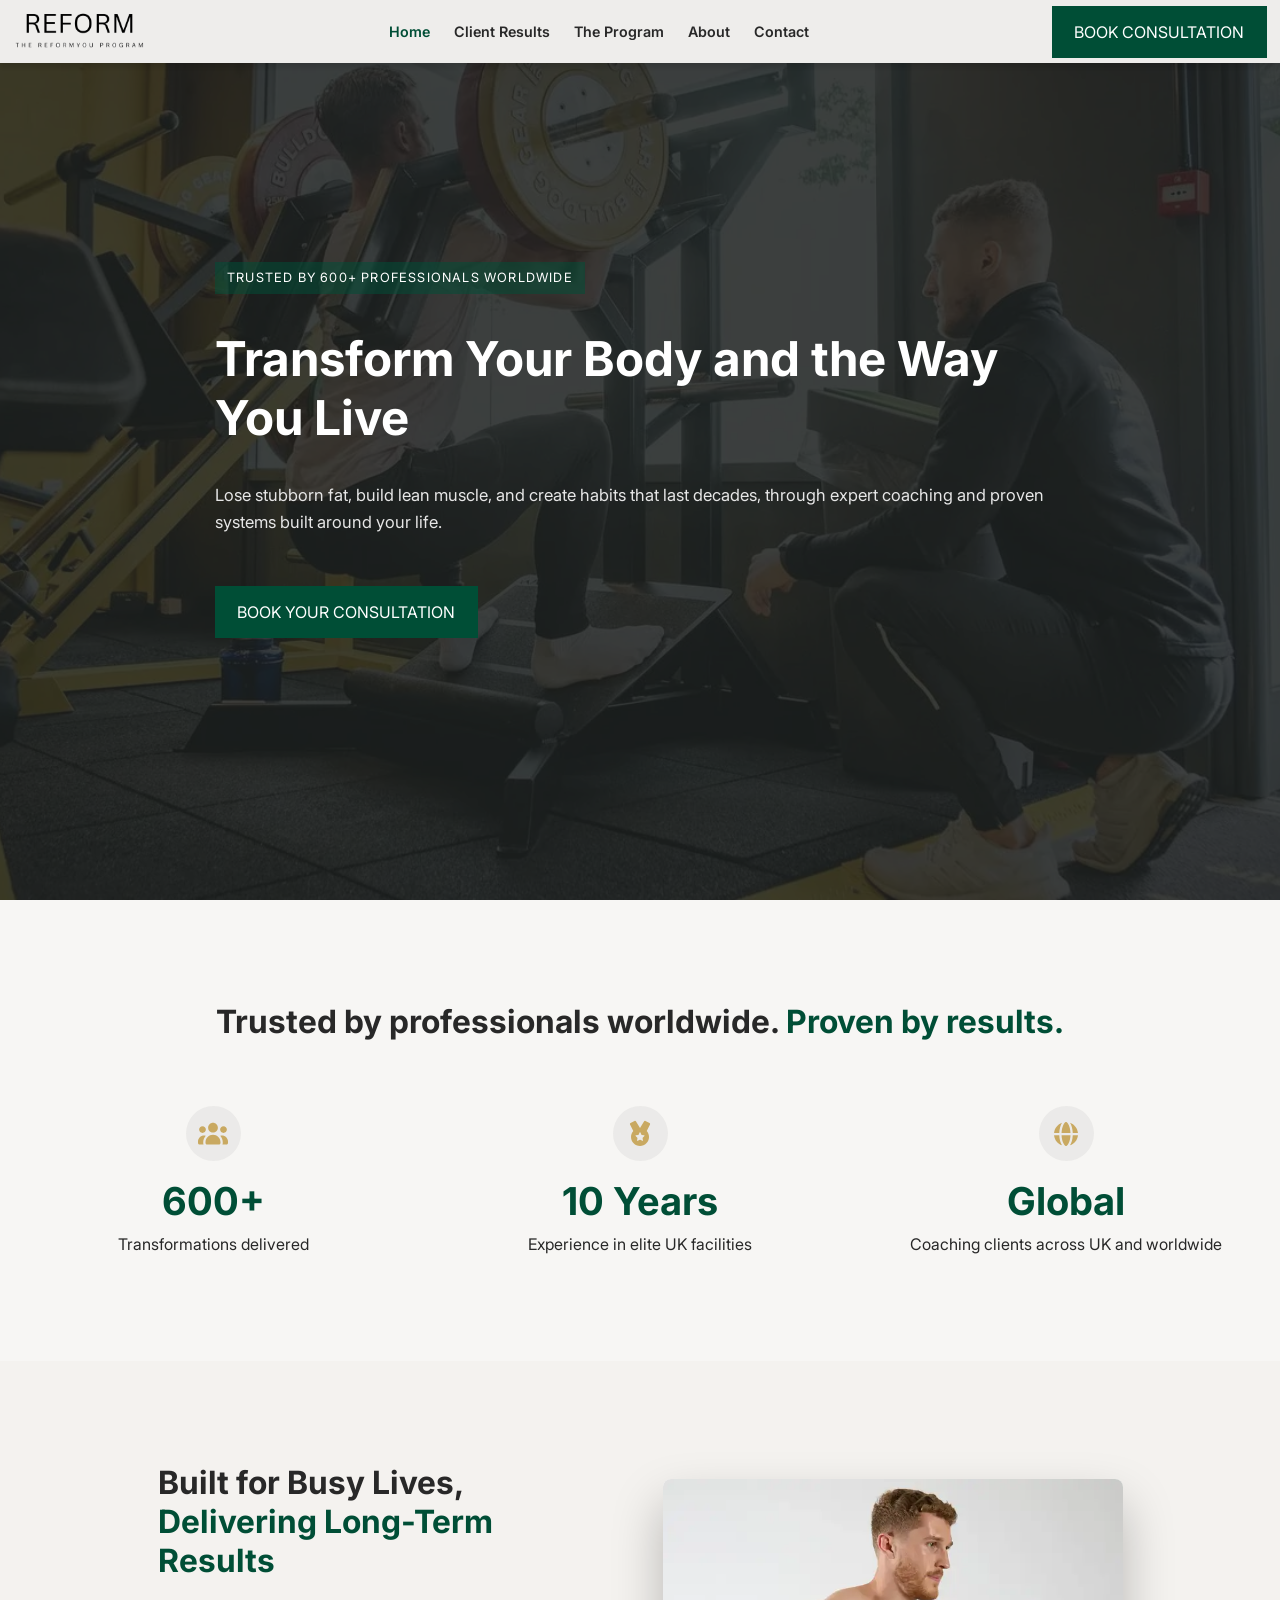
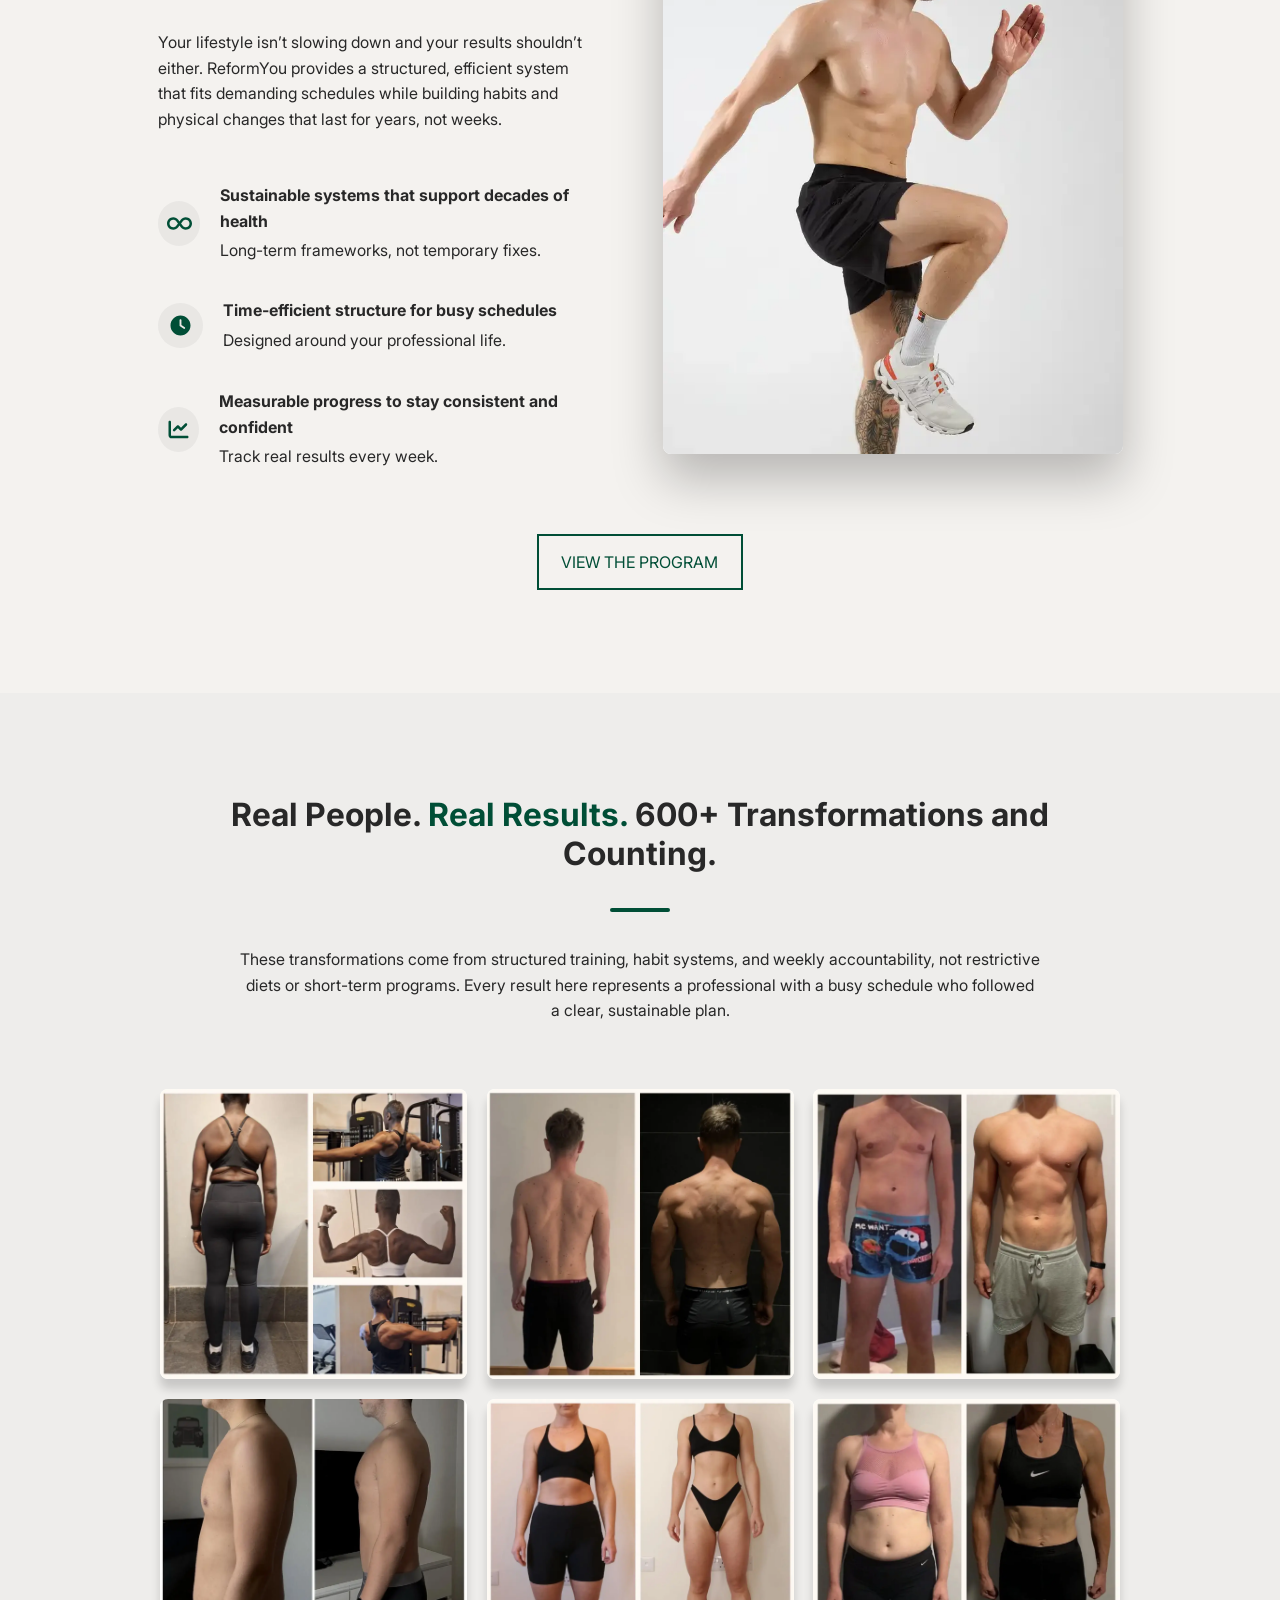
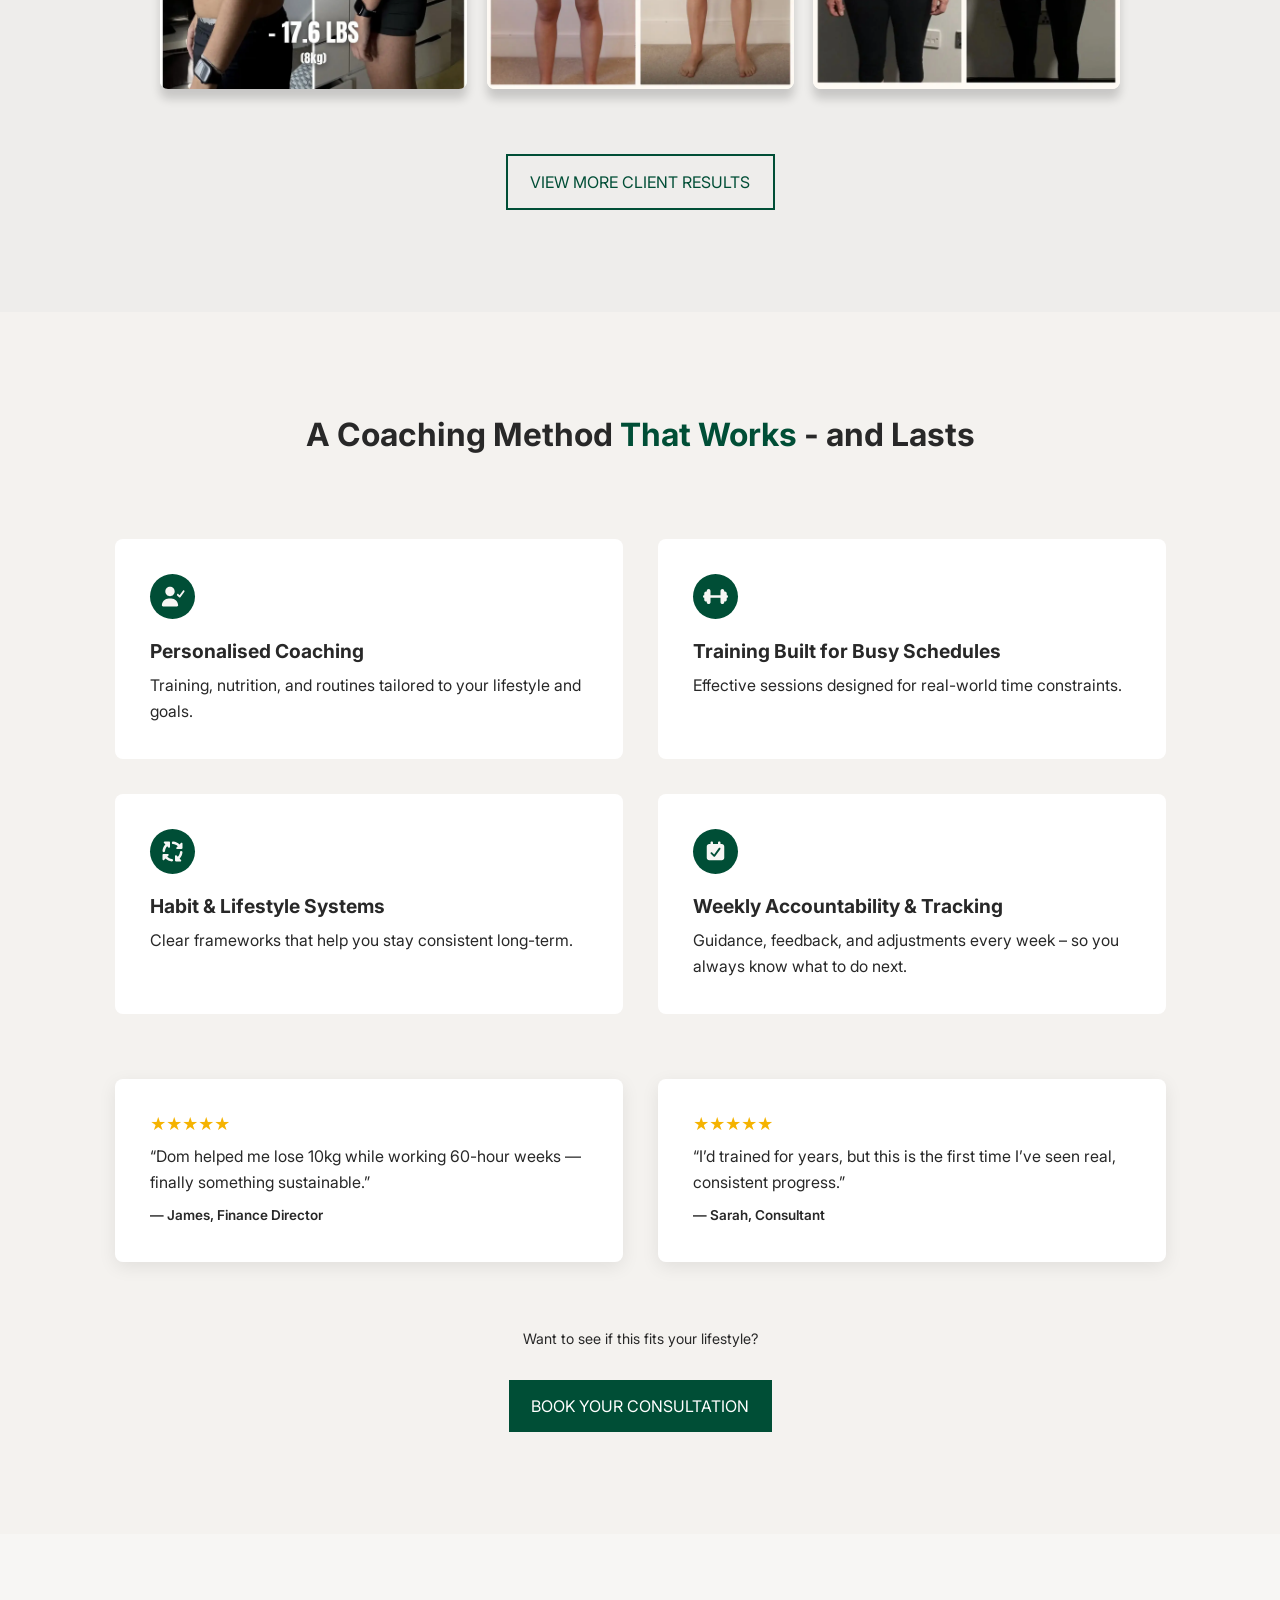
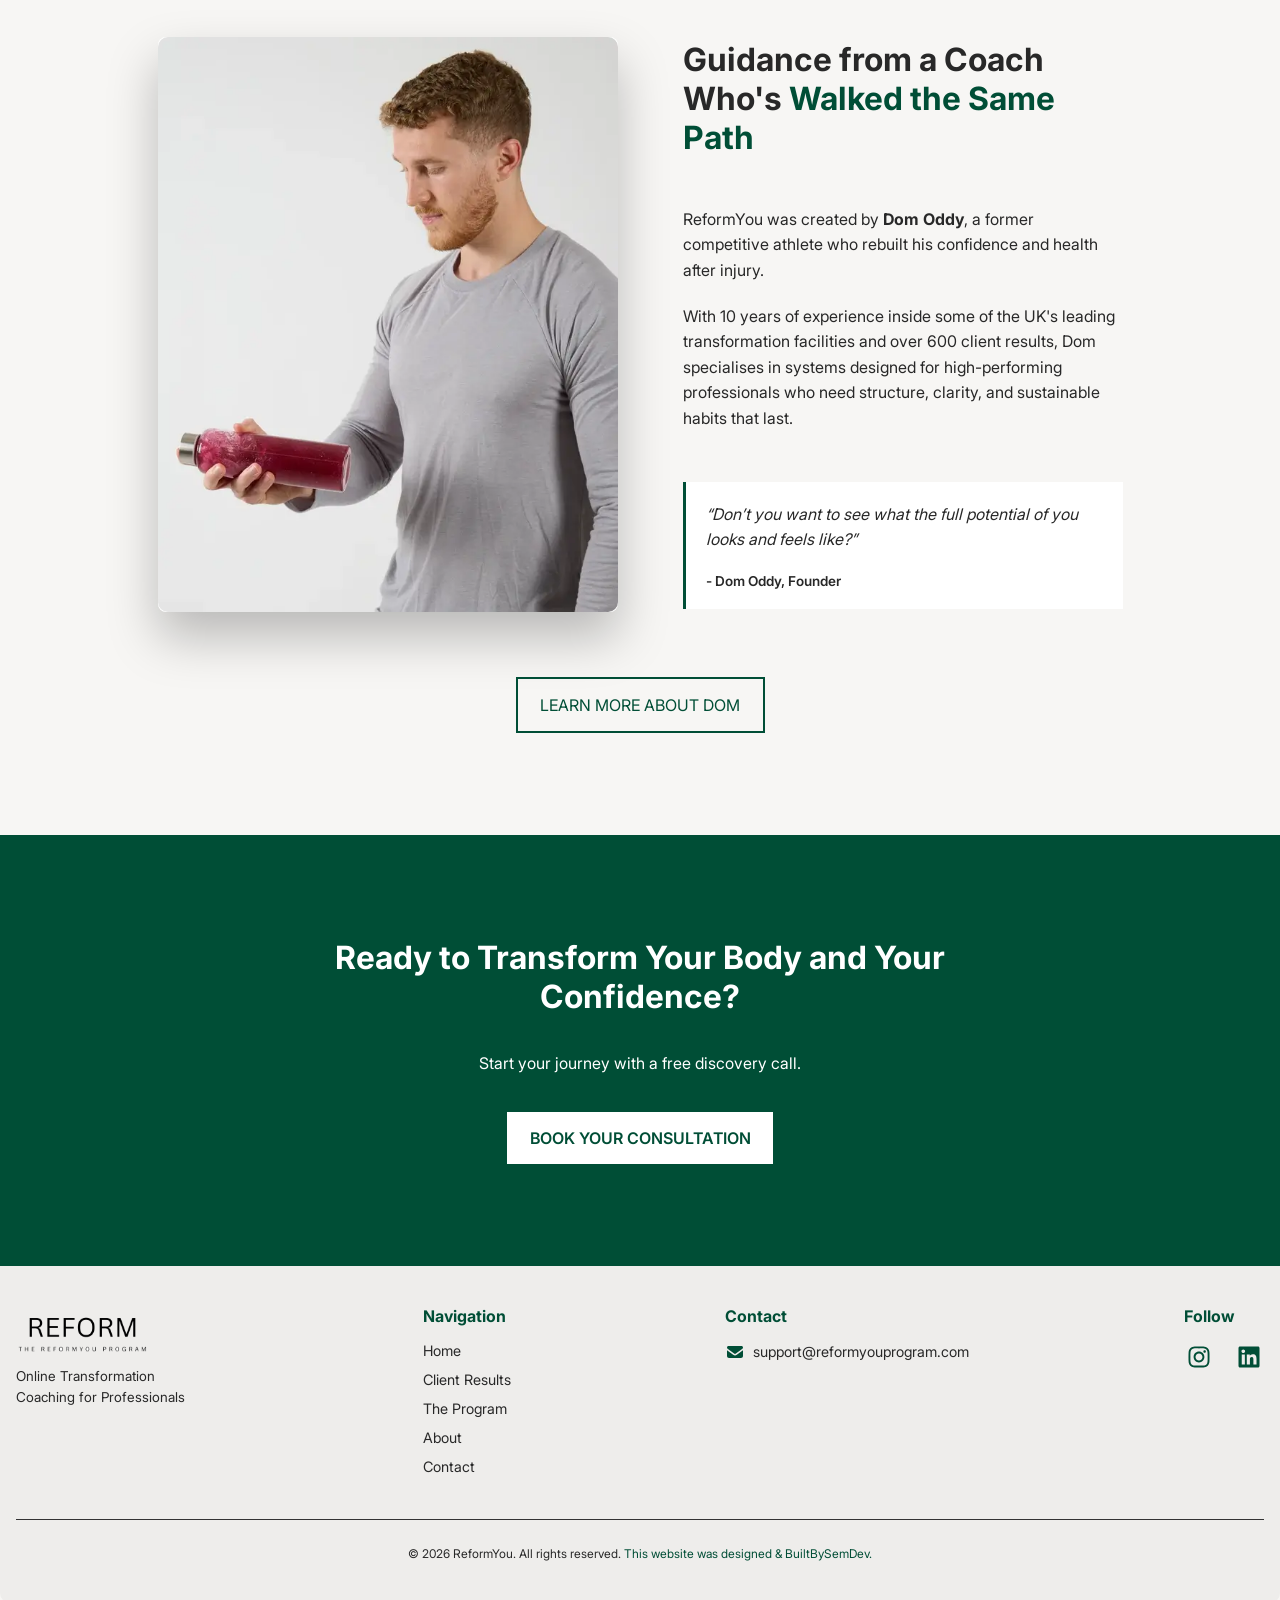
==== commit 556783d6: "async logo" ====
--- a/index.html
+++ b/index.html
@@ -113,7 +113,7 @@
       <!-- Logo -->
       <a href="/" class="nav1-logo">
         <img alt="ReformYou" 
-          decoding="sync"
+          decoding="async"
           loading="eager"
           width="133"
           height="60"
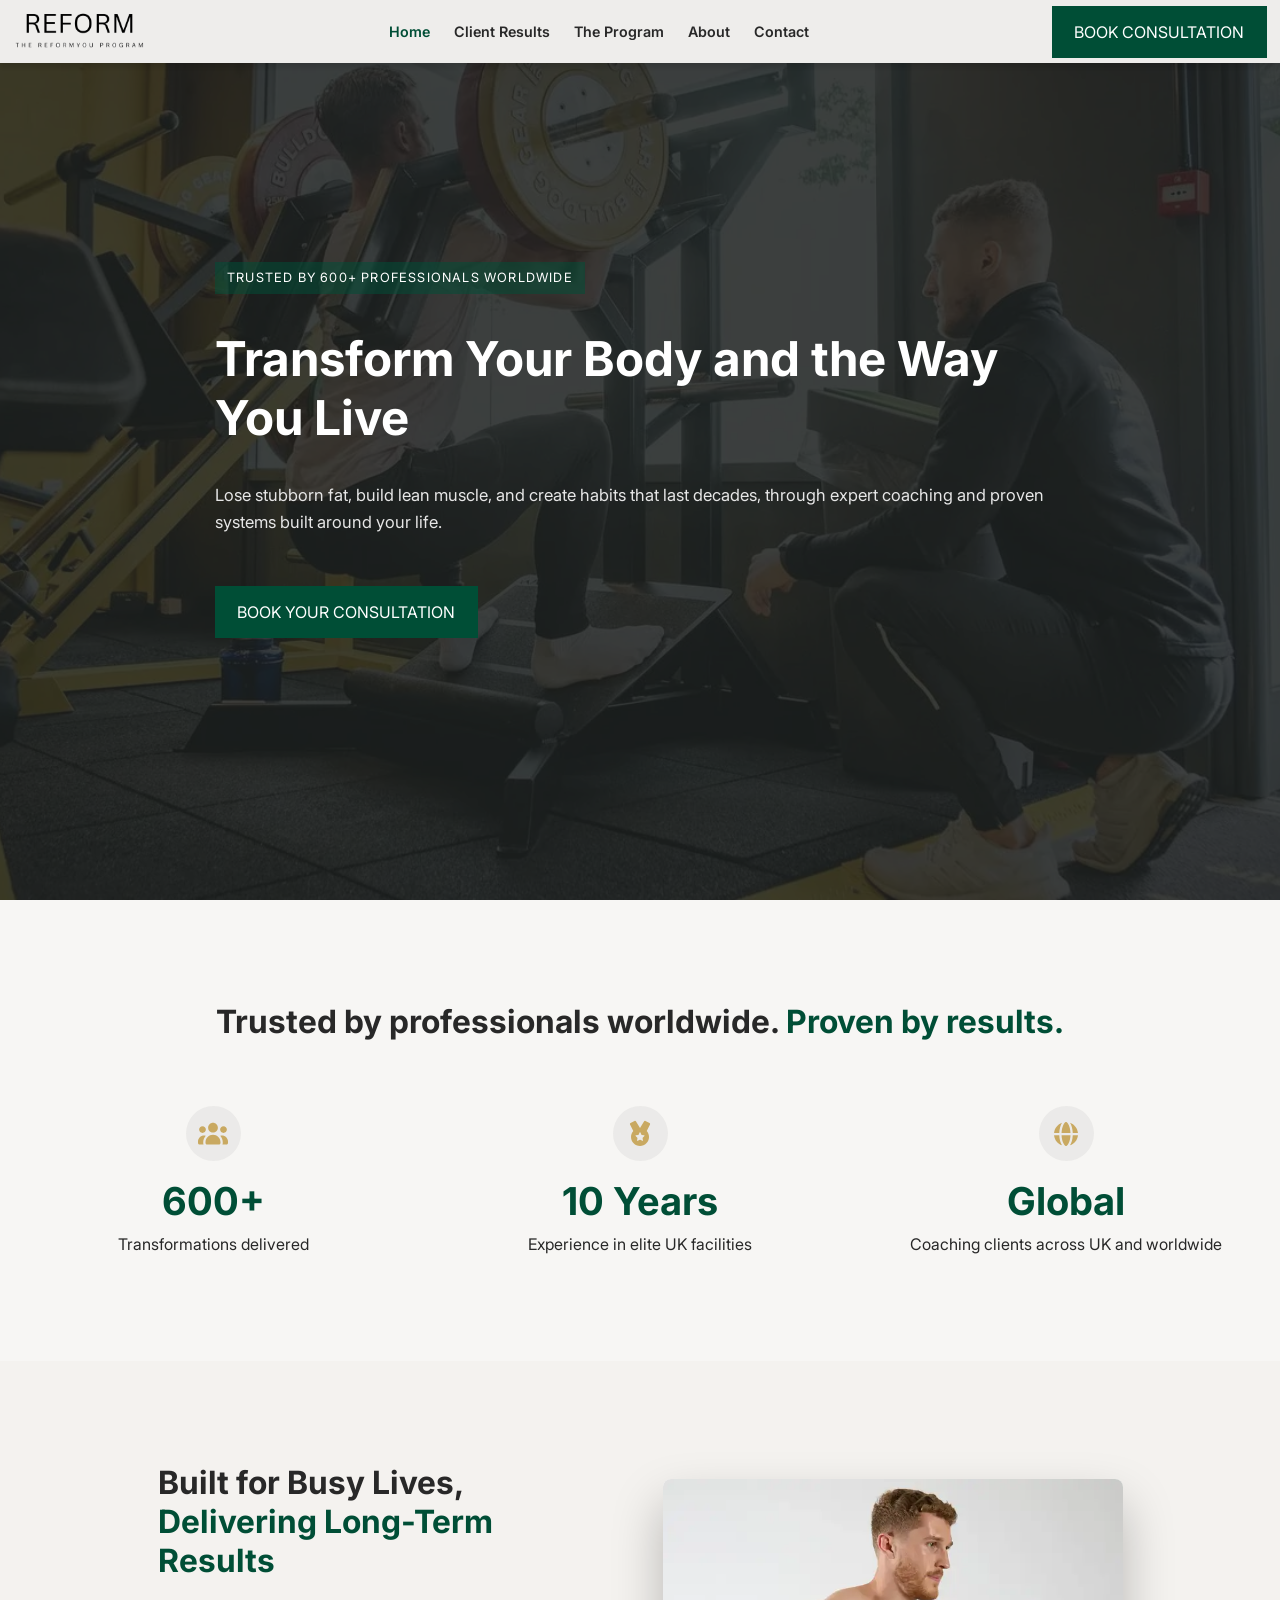
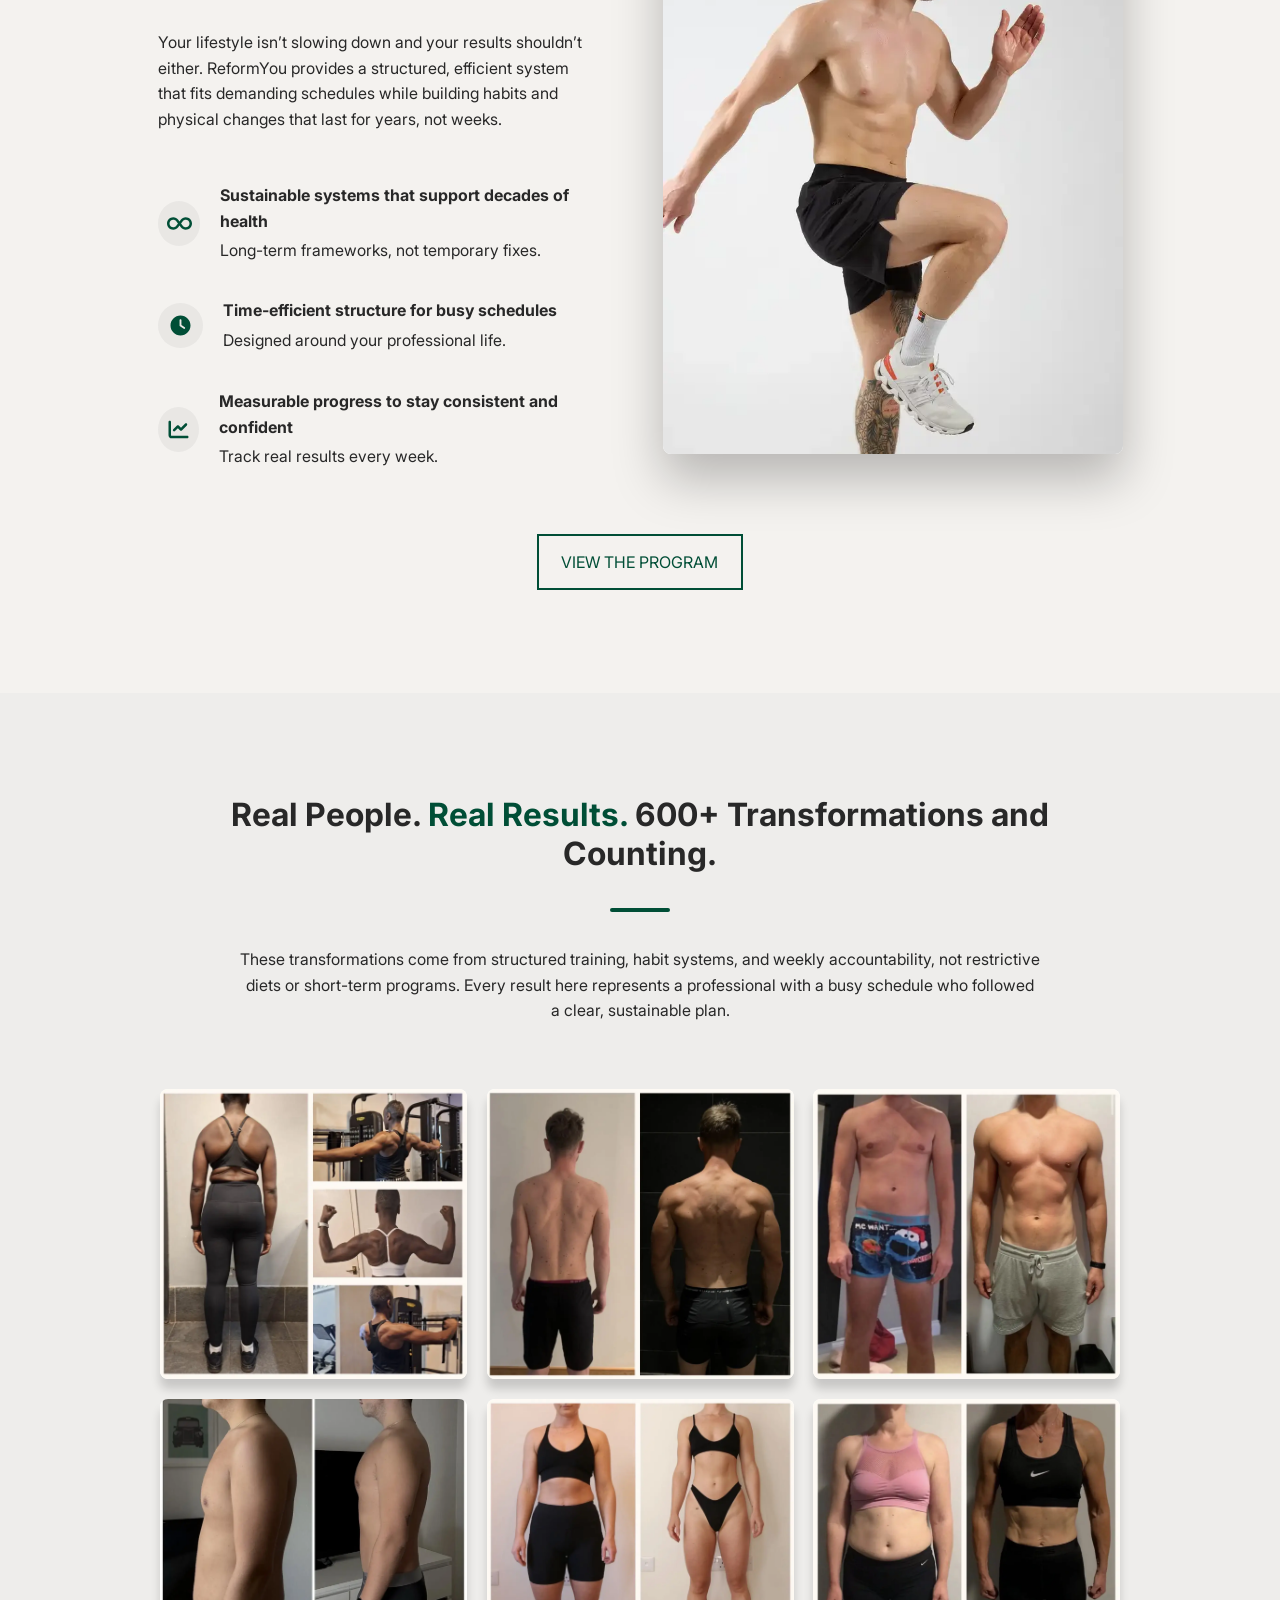
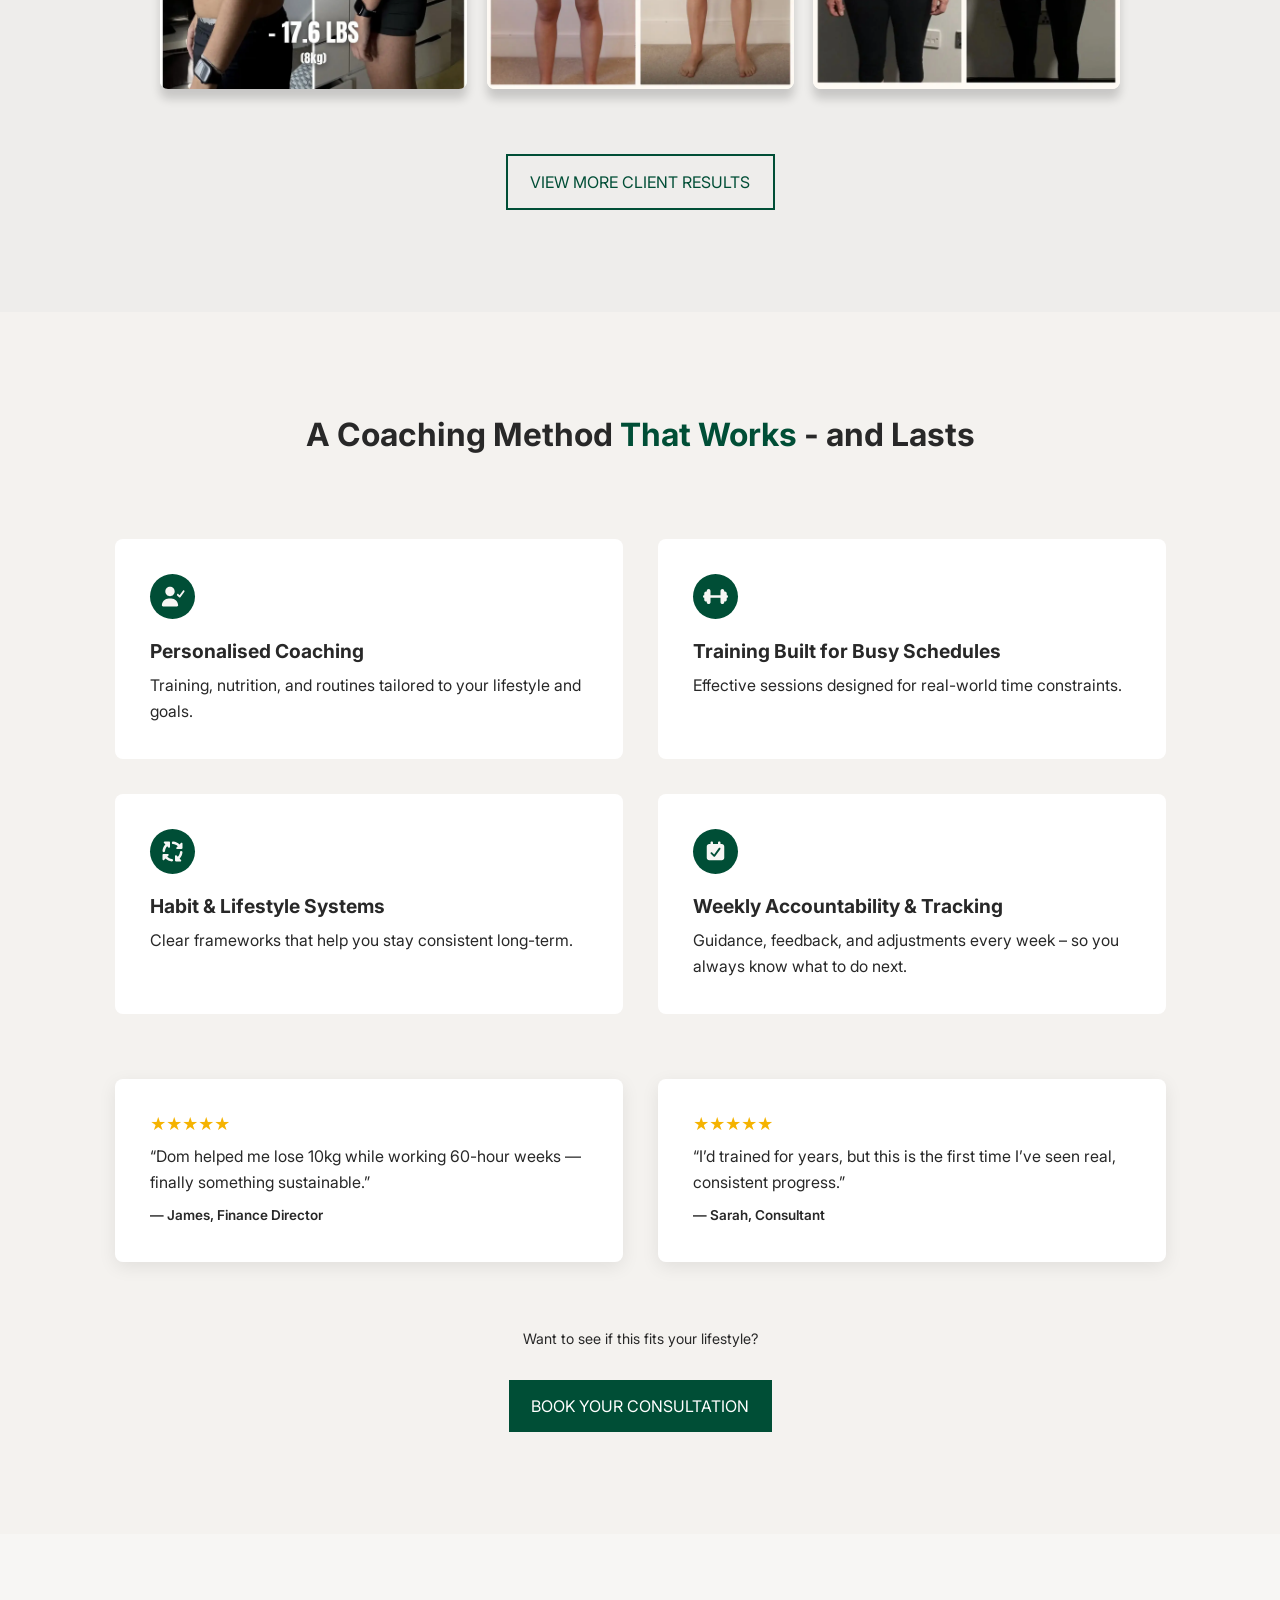
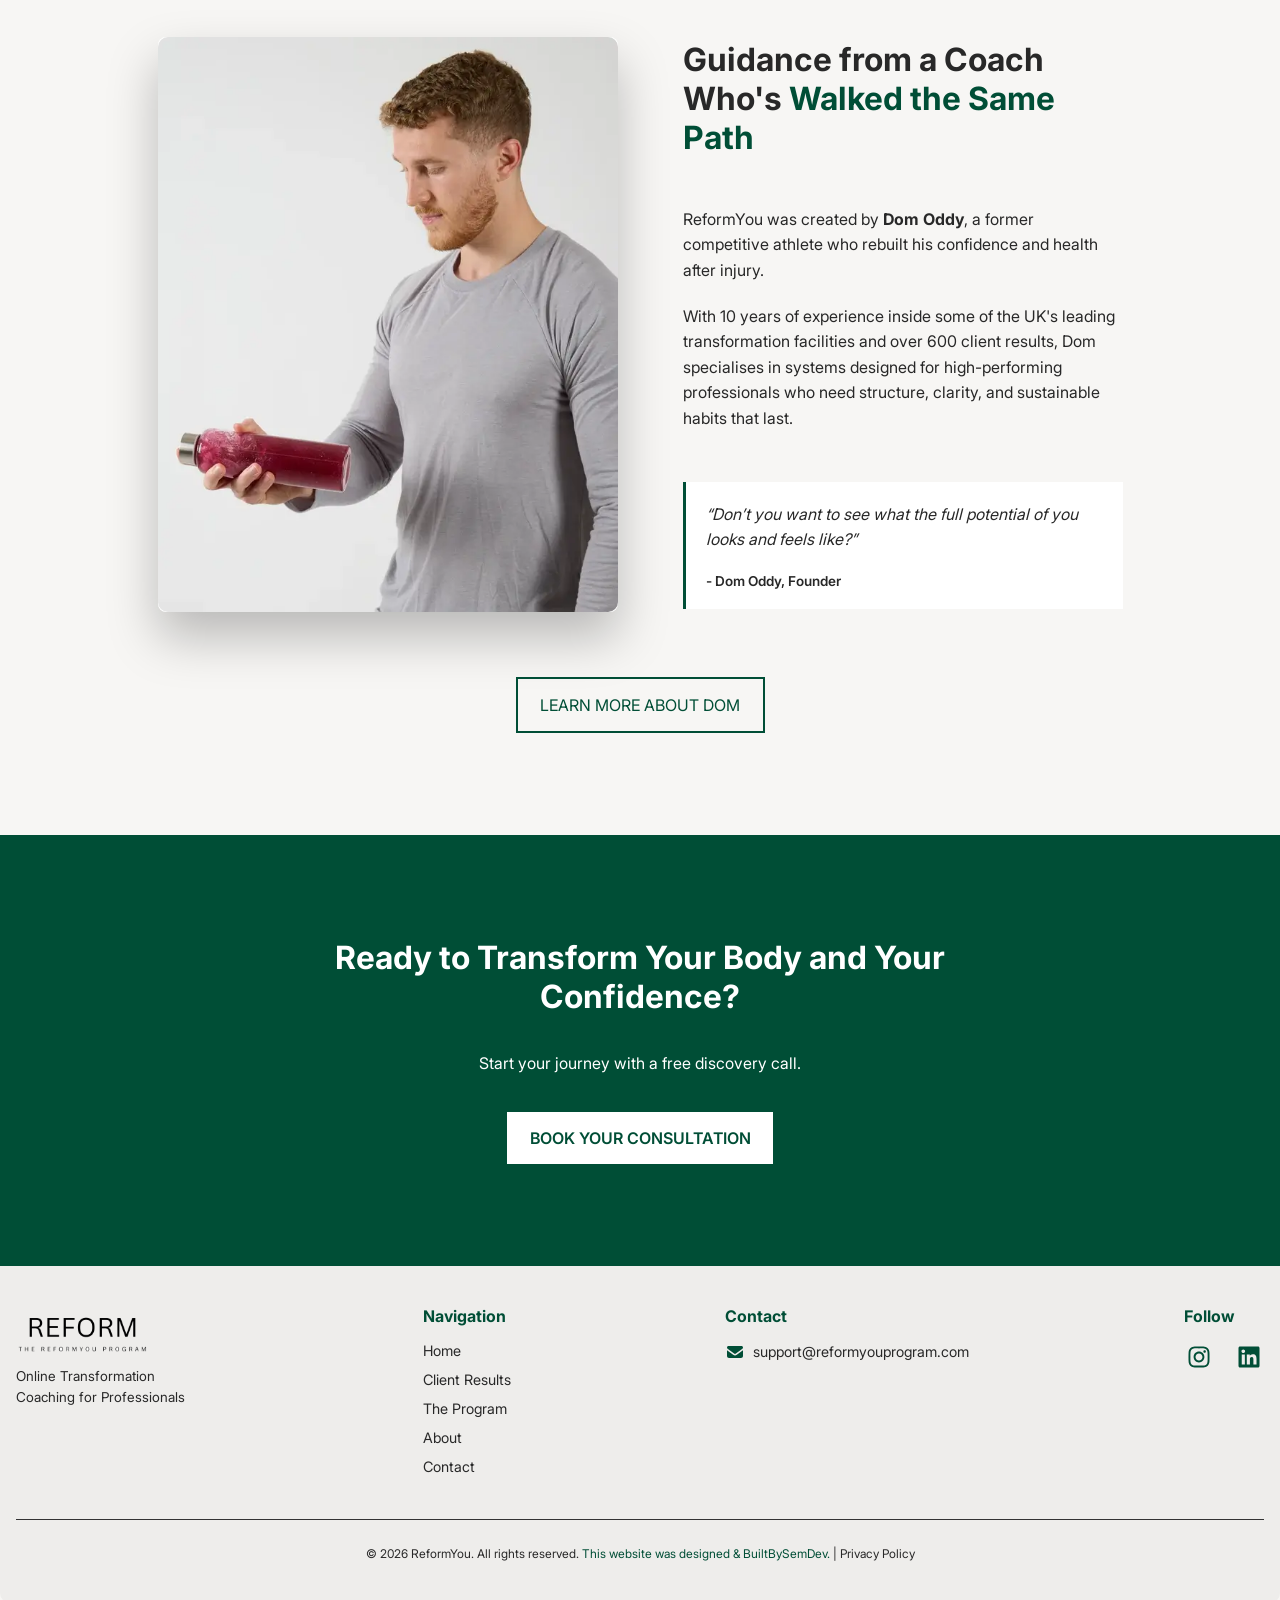
==== commit 3e601ccb: "FEAT: privacy policy" ====
--- a/index.html
+++ b/index.html
@@ -672,6 +672,7 @@
           rel="noopener noreferrer" class="brand-accent built-by-link">
             This website was designed & BuiltBySemDev.
           </a>
+          | <a href="/privacy-policy/">Privacy Policy</a>
         </p>
       </div>
     </div>
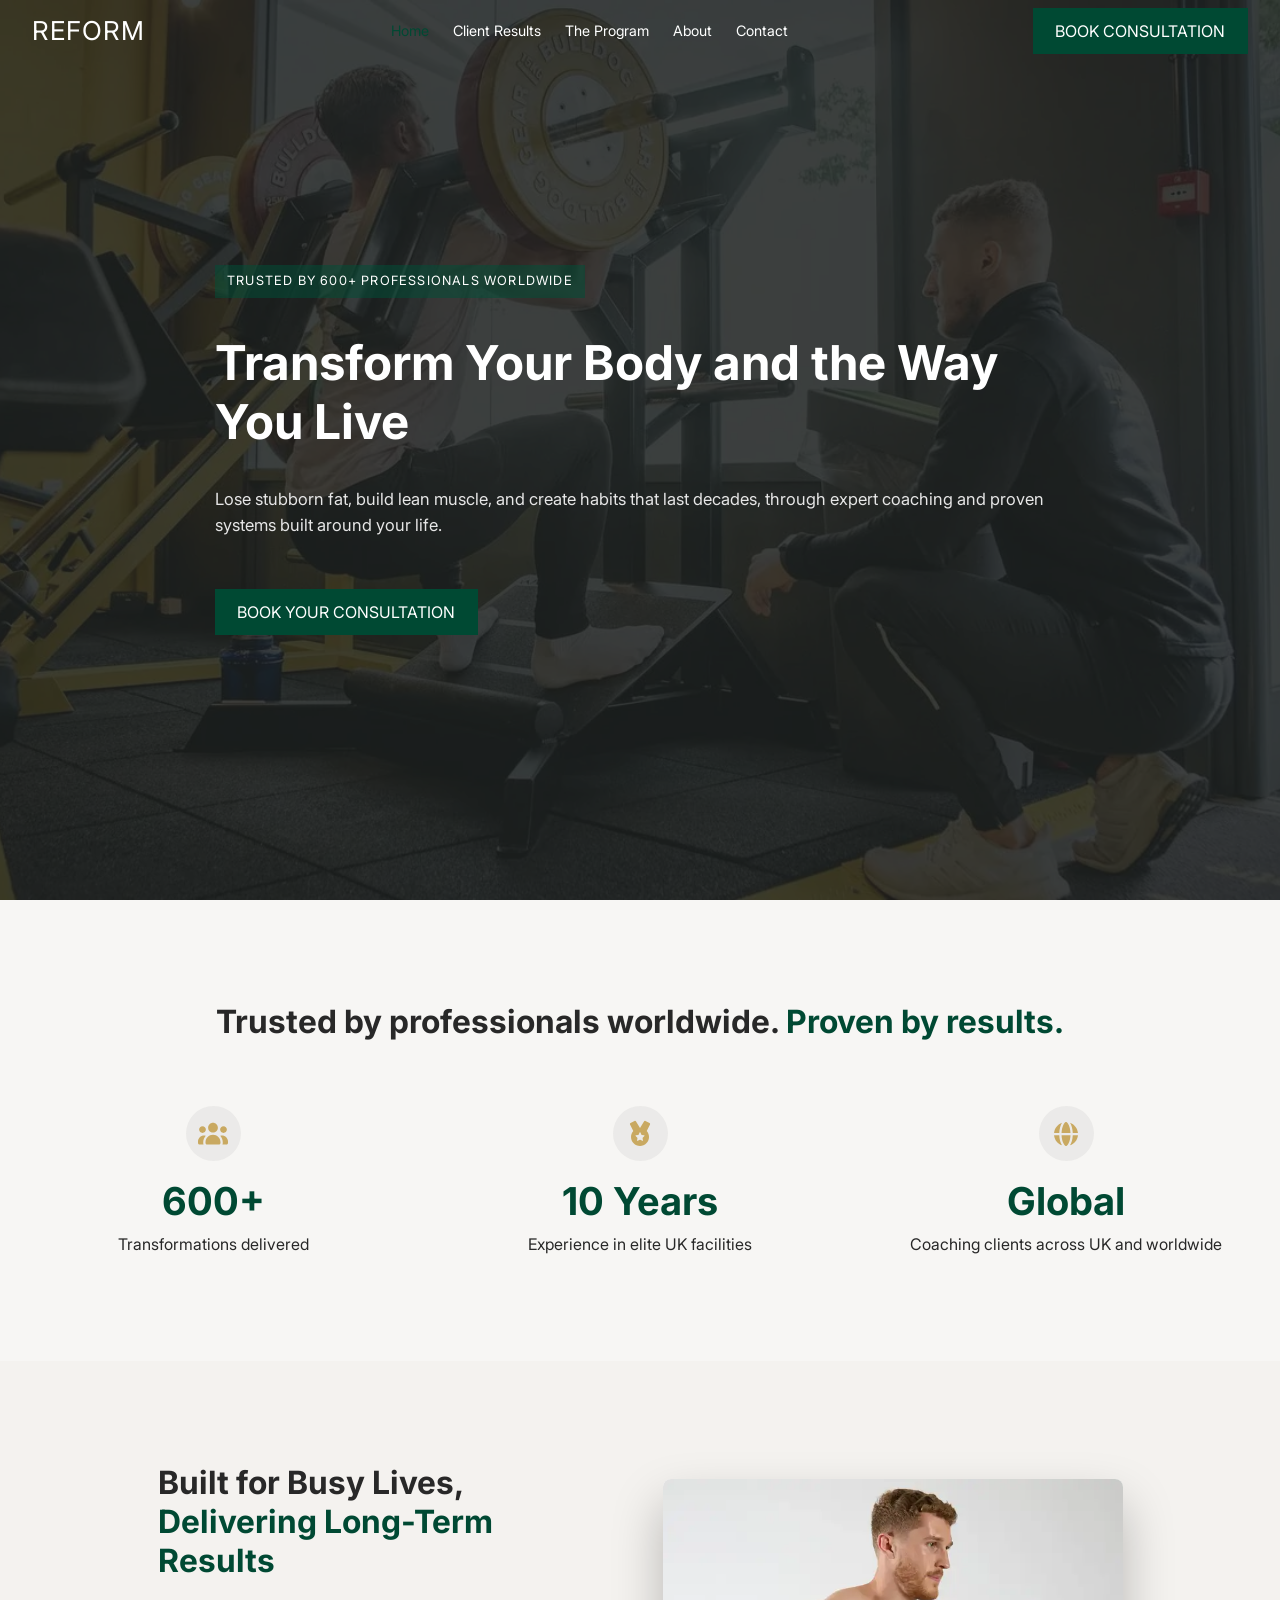
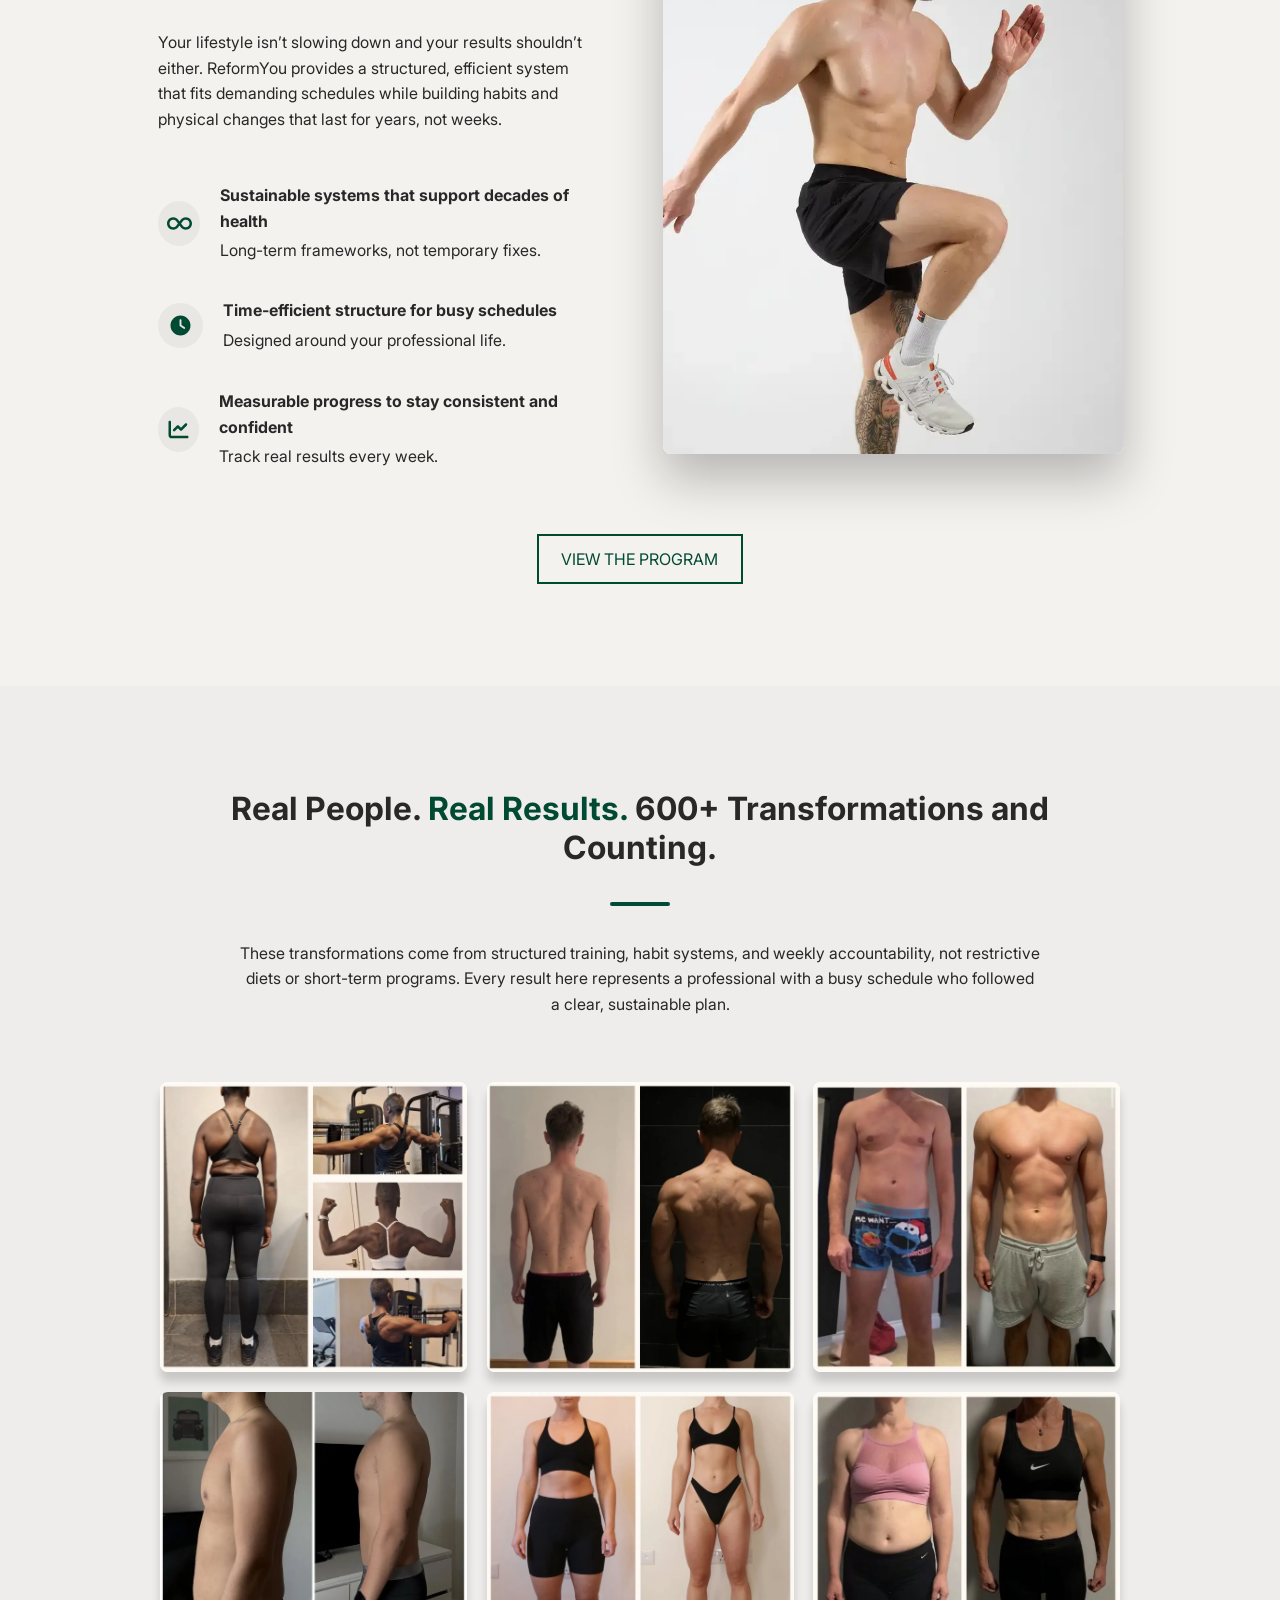
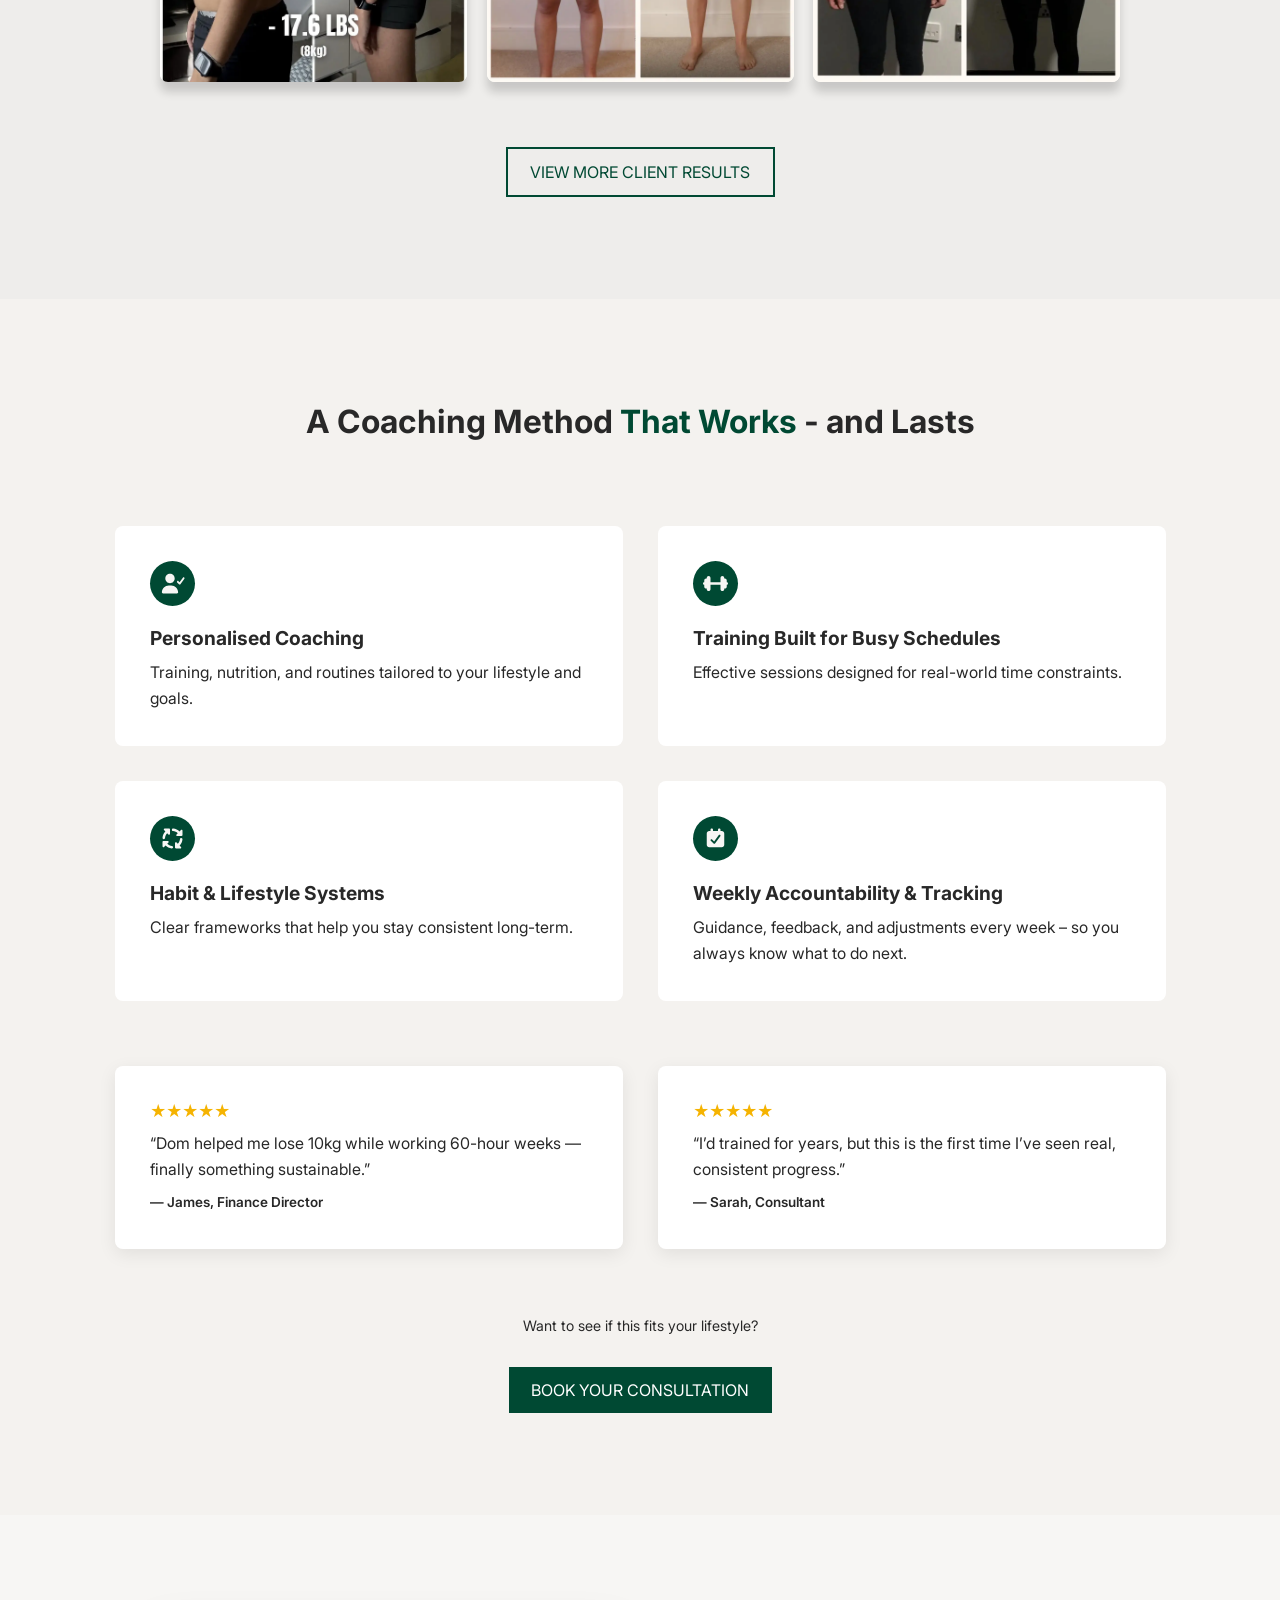
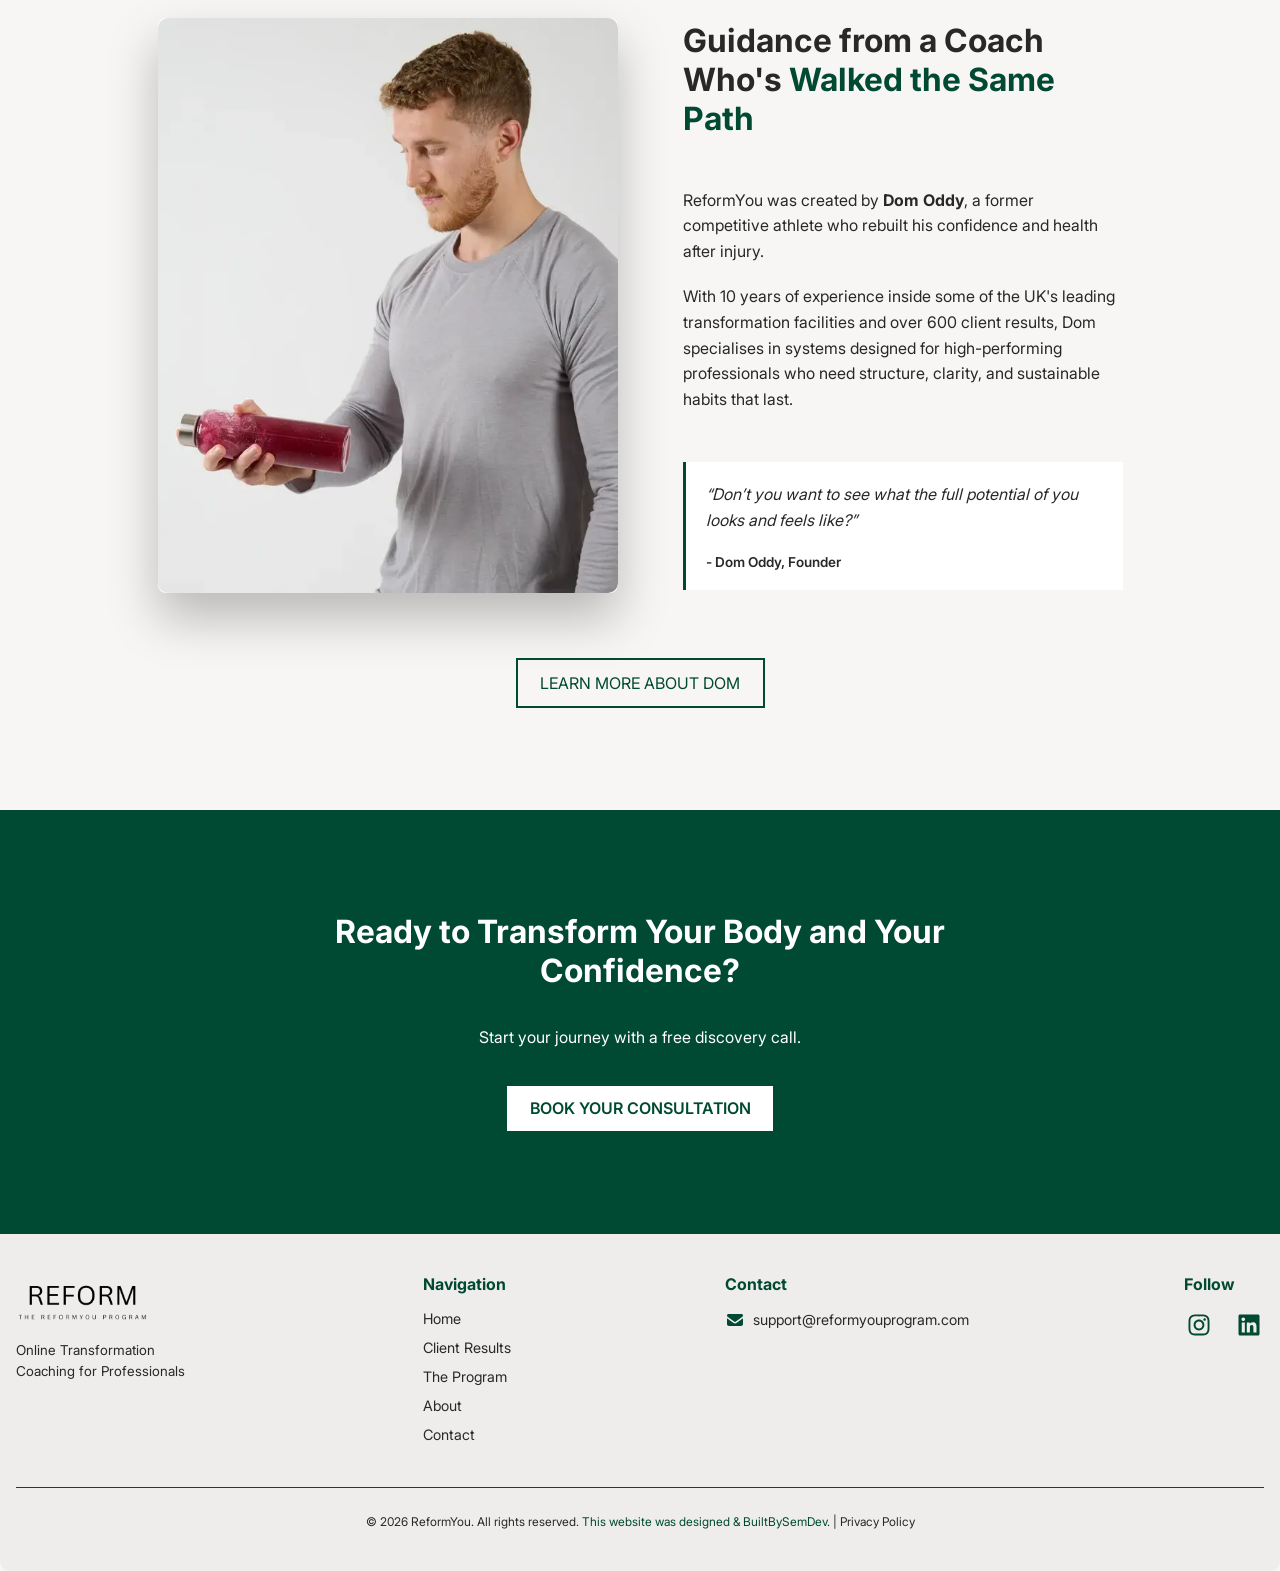
==== commit 78c3e794: "improvements to the header" ====
--- a/index.html
+++ b/index.html
@@ -112,12 +112,7 @@
     <div class="nav1-container">
       <!-- Logo -->
       <a href="/" class="nav1-logo">
-        <img alt="ReformYou" 
-          decoding="async"
-          loading="eager"
-          width="133"
-          height="60"
-          src="/assets/images/reformyou_logo_nobg.png">
+        <p>REFORM</p>
       </a>
 
       <!-- Nav Menu -->
--- a/assets/css/root.css
+++ b/assets/css/root.css
@@ -4,13 +4,13 @@
   --spaceSmmd: 35px;
   --spaceMd: 50px;
   --spaceLg: 65px;
-  --mainBrandColour: #004E36;
+  --mainBrandColour: #004933;
   --bgColour1: #F7F6F4; 
   --bgColour2: #EEEDEB;
   --bgColour3: #F4F2EF;
   --textColour1: #282828;  
   --maxW: 80rem;
-  --sectionPadding: clamp(6rem, 8vw, 7rem) 1rem;
+  --sectionPadding: clamp(5rem, 8vw, 7rem) 1rem;
   --headerFont: "Inter", system-ui, sans-serif; 
   --bodyFont: "Inter", system-ui, sans-serif; 
 }
--- a/assets/css/root.css
+++ b/assets/css/root.css
@@ -4,13 +4,13 @@
   --spaceSmmd: 35px;
   --spaceMd: 50px;
   --spaceLg: 65px;
-  --mainBrandColour: #004E36;
+  --mainBrandColour: #004933;
   --bgColour1: #F7F6F4; 
   --bgColour2: #EEEDEB;
   --bgColour3: #F4F2EF;
   --textColour1: #282828;  
   --maxW: 80rem;
-  --sectionPadding: clamp(6rem, 8vw, 7rem) 1rem;
+  --sectionPadding: clamp(5rem, 8vw, 7rem) 1rem;
   --headerFont: "Inter", system-ui, sans-serif; 
   --bodyFont: "Inter", system-ui, sans-serif; 
 }
--- a/assets/css/global.css
+++ b/assets/css/global.css
@@ -164,7 +164,7 @@
 /* Button CSS */
 /* Button CSS */
 .cta-button {
-  padding: 1rem 1.4rem;
+  padding: 0.8rem 1.4rem;
   text-decoration: none;
   font-weight: 400;
   font-size: 1rem;
@@ -253,10 +253,18 @@
   left: 50%;
   transform: translateX(-50%);
   width: 100%;
+  background: transparent;
+  z-index: 1000;
+  color: #fff;
+  padding: 0.5rem 2rem;
+  transition: background-color 0.3s ease, box-shadow 0.3s ease;
+}
+
+/* SCROLLED STATE */
+#nav1-navigation.is-scrolled {
   background: var(--bgColour2);
+  color: var(--textColour1);
   box-shadow: 0 4px 4px rgba(0, 0, 0, 0.1);
-  z-index: 1000;
-  padding: 0.1rem 0.8rem;
 }
 
 .nav1-container {
@@ -273,29 +281,20 @@
 
 .nav1-ul li a {
   font-family: var(--bodyFont);
-  font-weight: 500;
+  font-weight: 400;
   color: var(--textColour1);
   text-decoration: none;
   transition: color 0.3s;
 }
 
 .nav1-logo {
-  height: 60px;
-  justify-content: center;
-  padding: 0;
-  width: auto;
-  z-index: 10;
-  display: block;
-}
-
-.nav1-logo img {
-  height: 100%;
-  object-fit: contain;
-  width: auto;
+  text-decoration: none;
+  color: currentColor;
+  font-size: 26px;
+  letter-spacing: 1px;
 }
 
 .nav1-toggle {
-  background: var(--bgColour2);
   border: none;
   border-radius: 4px;
   width: 42px;
@@ -345,7 +344,6 @@
 /* Menu */
 .nav1-ul-wrapper {
   width: 100%;
-  background-color: var(--bgColour2);
   transform: scaleY(0);
   transform-origin: top;
   transition: transform 0.4s;
@@ -388,7 +386,8 @@
 /* Show menu when active */
 #nav1-navigation.nav1-active .nav1-ul-wrapper {
   transform: scaleY(1);
-  transition-delay: 0.2s;
+  transition-delay: 0.3s;
+  opacity: 1;
 }
 
 .nav1-overlay {
@@ -401,12 +400,9 @@
   opacity: 0;
   visibility: hidden;
   transition:
-    transform 0.3s ease,
     opacity 0.4s ease 0.3s,      
     visibility 0.4s linear 0.6s;
   z-index: 90; 
-  transform: scaleY(0);
-  transform-origin: top;
 }
 
 .nav1-overlay.active {
@@ -457,6 +453,10 @@
 
   .header-btn {
     display: block;
+  }
+
+  .nav1-ul li a {
+    color: currentColor;
   }
 }
 
@@ -469,6 +469,7 @@
     transform-origin: top;
     transition: opacity .3s, transform .4s;
     overflow: hidden;
+    opacity: 0;
     position: absolute;
     box-sizing: border-box;
     padding-bottom: 1rem;
--- a/assets/css/global.css
+++ b/assets/css/global.css
@@ -164,7 +164,7 @@
 /* Button CSS */
 /* Button CSS */
 .cta-button {
-  padding: 1rem 1.4rem;
+  padding: 0.8rem 1.4rem;
   text-decoration: none;
   font-weight: 400;
   font-size: 1rem;
@@ -253,10 +253,18 @@
   left: 50%;
   transform: translateX(-50%);
   width: 100%;
+  background: transparent;
+  z-index: 1000;
+  color: #fff;
+  padding: 0.5rem 2rem;
+  transition: background-color 0.3s ease, box-shadow 0.3s ease;
+}
+
+/* SCROLLED STATE */
+#nav1-navigation.is-scrolled {
   background: var(--bgColour2);
+  color: var(--textColour1);
   box-shadow: 0 4px 4px rgba(0, 0, 0, 0.1);
-  z-index: 1000;
-  padding: 0.1rem 0.8rem;
 }
 
 .nav1-container {
@@ -273,29 +281,20 @@
 
 .nav1-ul li a {
   font-family: var(--bodyFont);
-  font-weight: 500;
+  font-weight: 400;
   color: var(--textColour1);
   text-decoration: none;
   transition: color 0.3s;
 }
 
 .nav1-logo {
-  height: 60px;
-  justify-content: center;
-  padding: 0;
-  width: auto;
-  z-index: 10;
-  display: block;
-}
-
-.nav1-logo img {
-  height: 100%;
-  object-fit: contain;
-  width: auto;
+  text-decoration: none;
+  color: currentColor;
+  font-size: 26px;
+  letter-spacing: 1px;
 }
 
 .nav1-toggle {
-  background: var(--bgColour2);
   border: none;
   border-radius: 4px;
   width: 42px;
@@ -345,7 +344,6 @@
 /* Menu */
 .nav1-ul-wrapper {
   width: 100%;
-  background-color: var(--bgColour2);
   transform: scaleY(0);
   transform-origin: top;
   transition: transform 0.4s;
@@ -388,7 +386,8 @@
 /* Show menu when active */
 #nav1-navigation.nav1-active .nav1-ul-wrapper {
   transform: scaleY(1);
-  transition-delay: 0.2s;
+  transition-delay: 0.3s;
+  opacity: 1;
 }
 
 .nav1-overlay {
@@ -401,12 +400,9 @@
   opacity: 0;
   visibility: hidden;
   transition:
-    transform 0.3s ease,
     opacity 0.4s ease 0.3s,      
     visibility 0.4s linear 0.6s;
   z-index: 90; 
-  transform: scaleY(0);
-  transform-origin: top;
 }
 
 .nav1-overlay.active {
@@ -457,6 +453,10 @@
 
   .header-btn {
     display: block;
+  }
+
+  .nav1-ul li a {
+    color: currentColor;
   }
 }
 
@@ -469,6 +469,7 @@
     transform-origin: top;
     transition: opacity .3s, transform .4s;
     overflow: hidden;
+    opacity: 0;
     position: absolute;
     box-sizing: border-box;
     padding-bottom: 1rem;
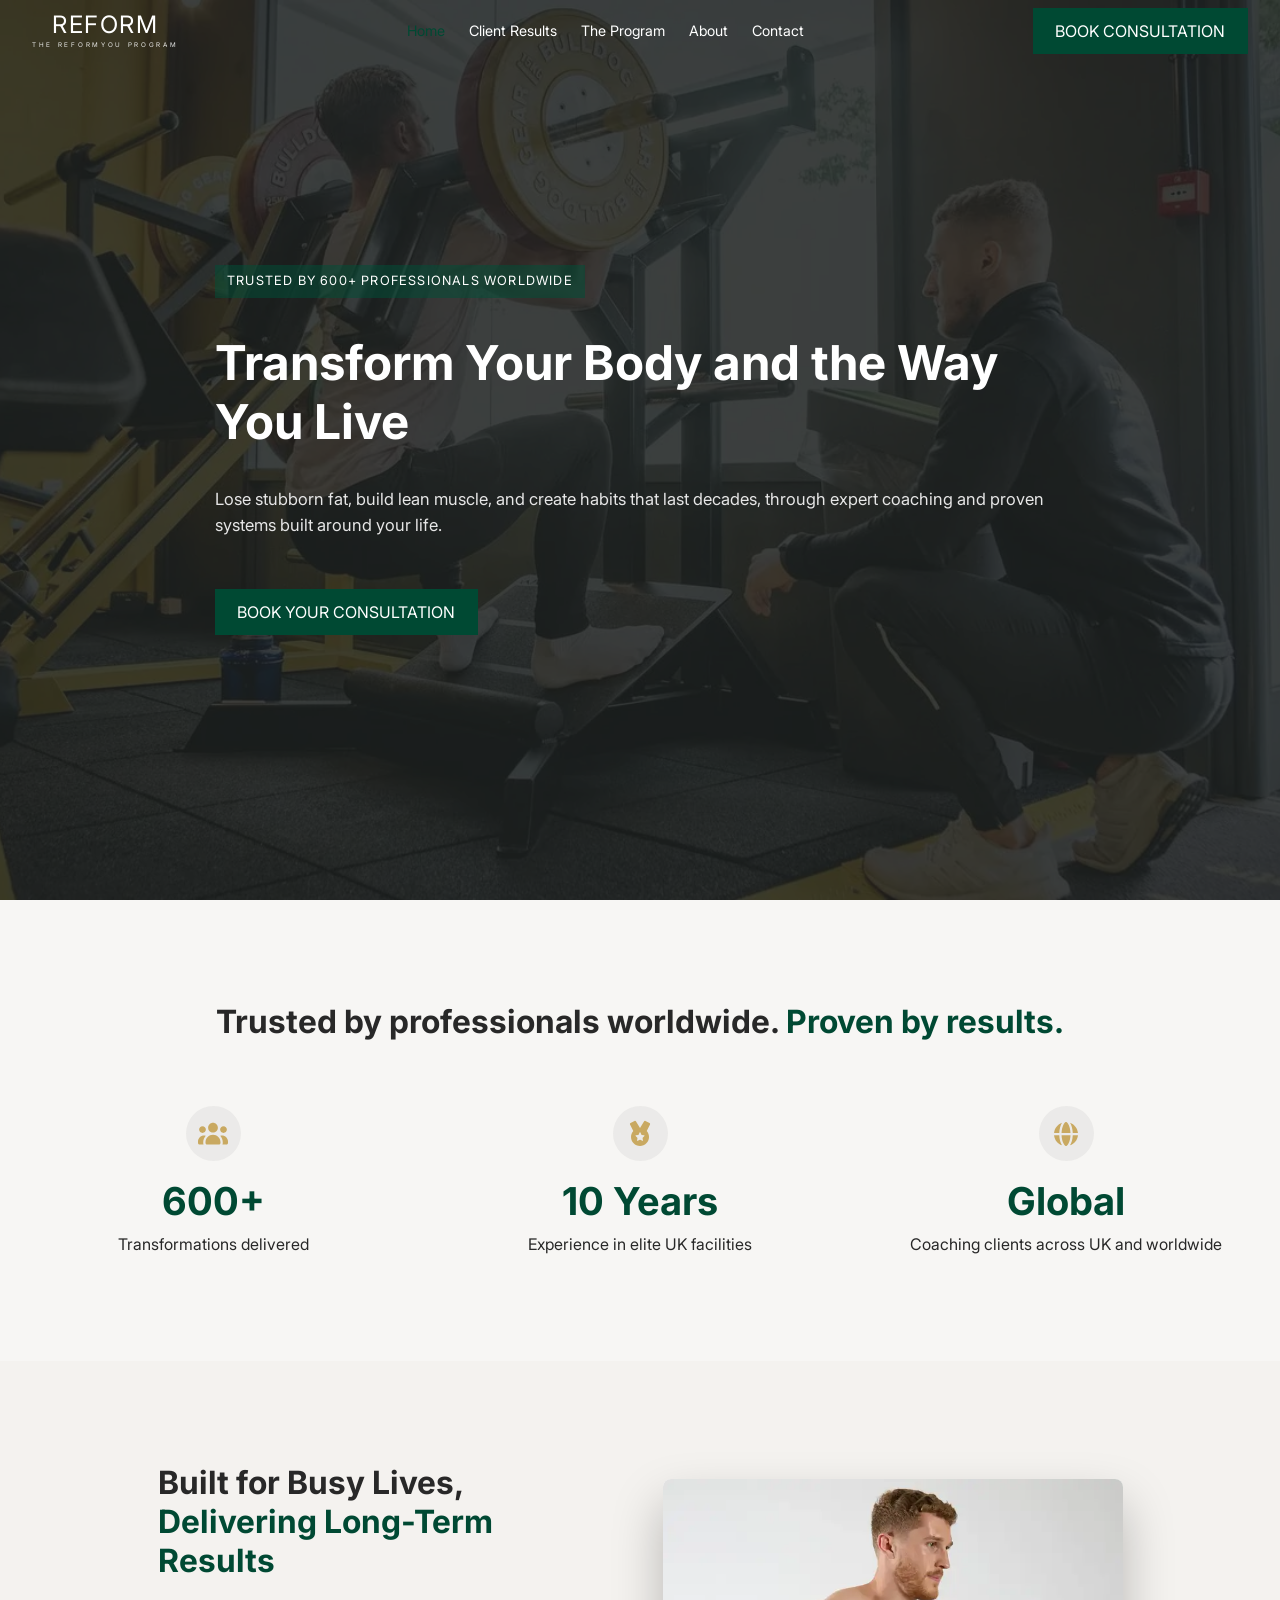
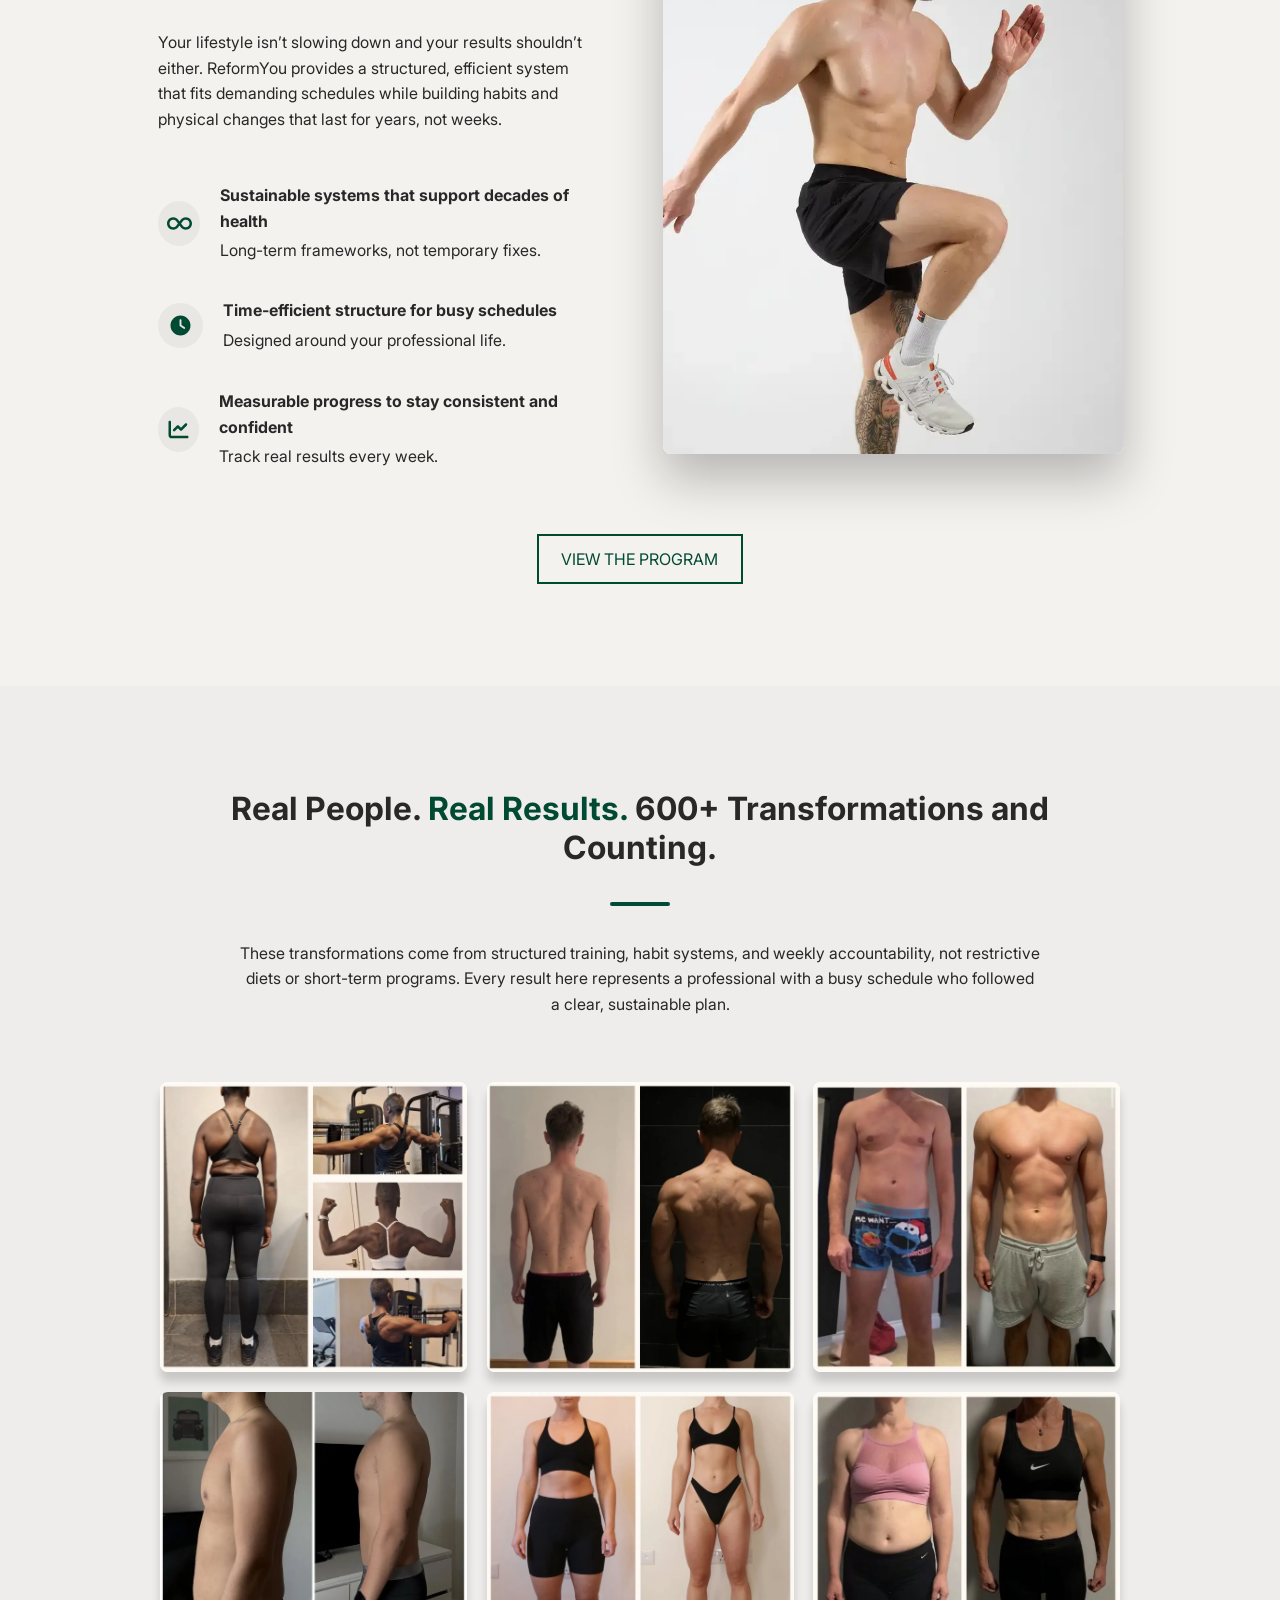
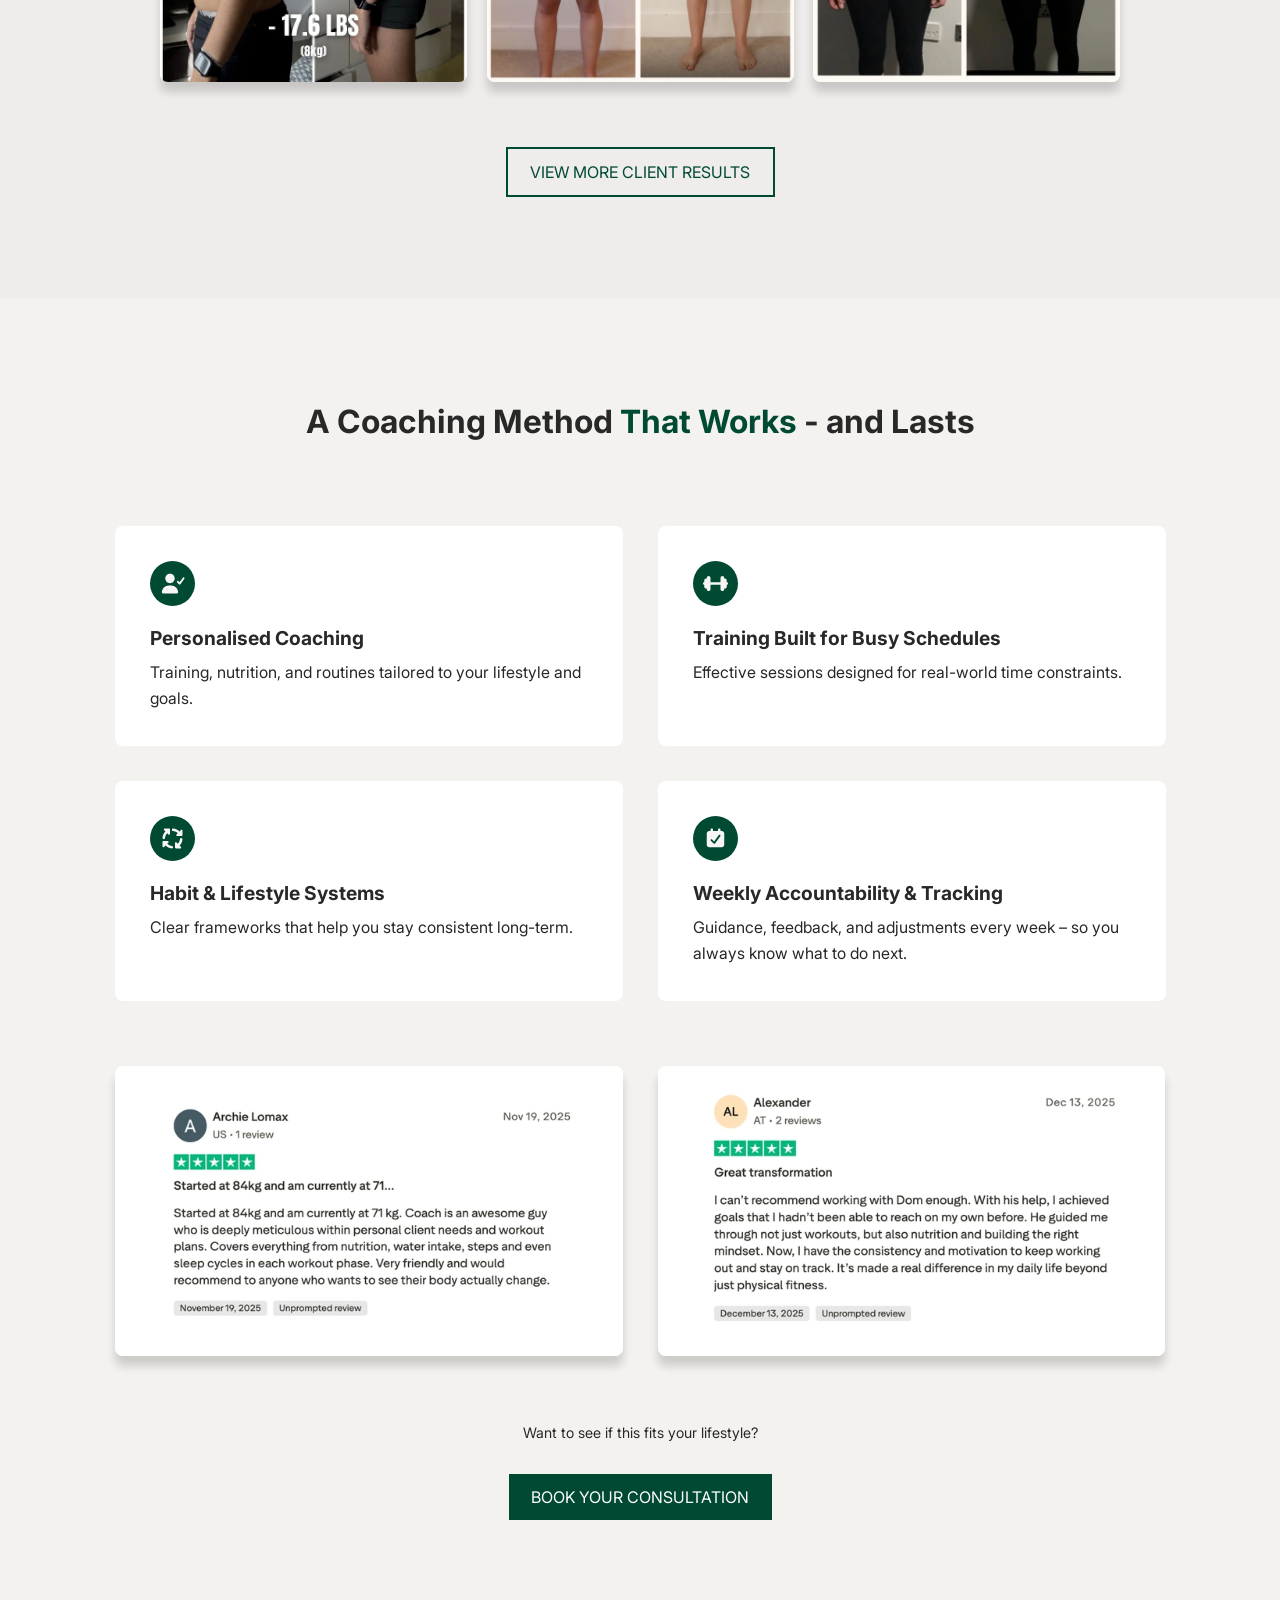
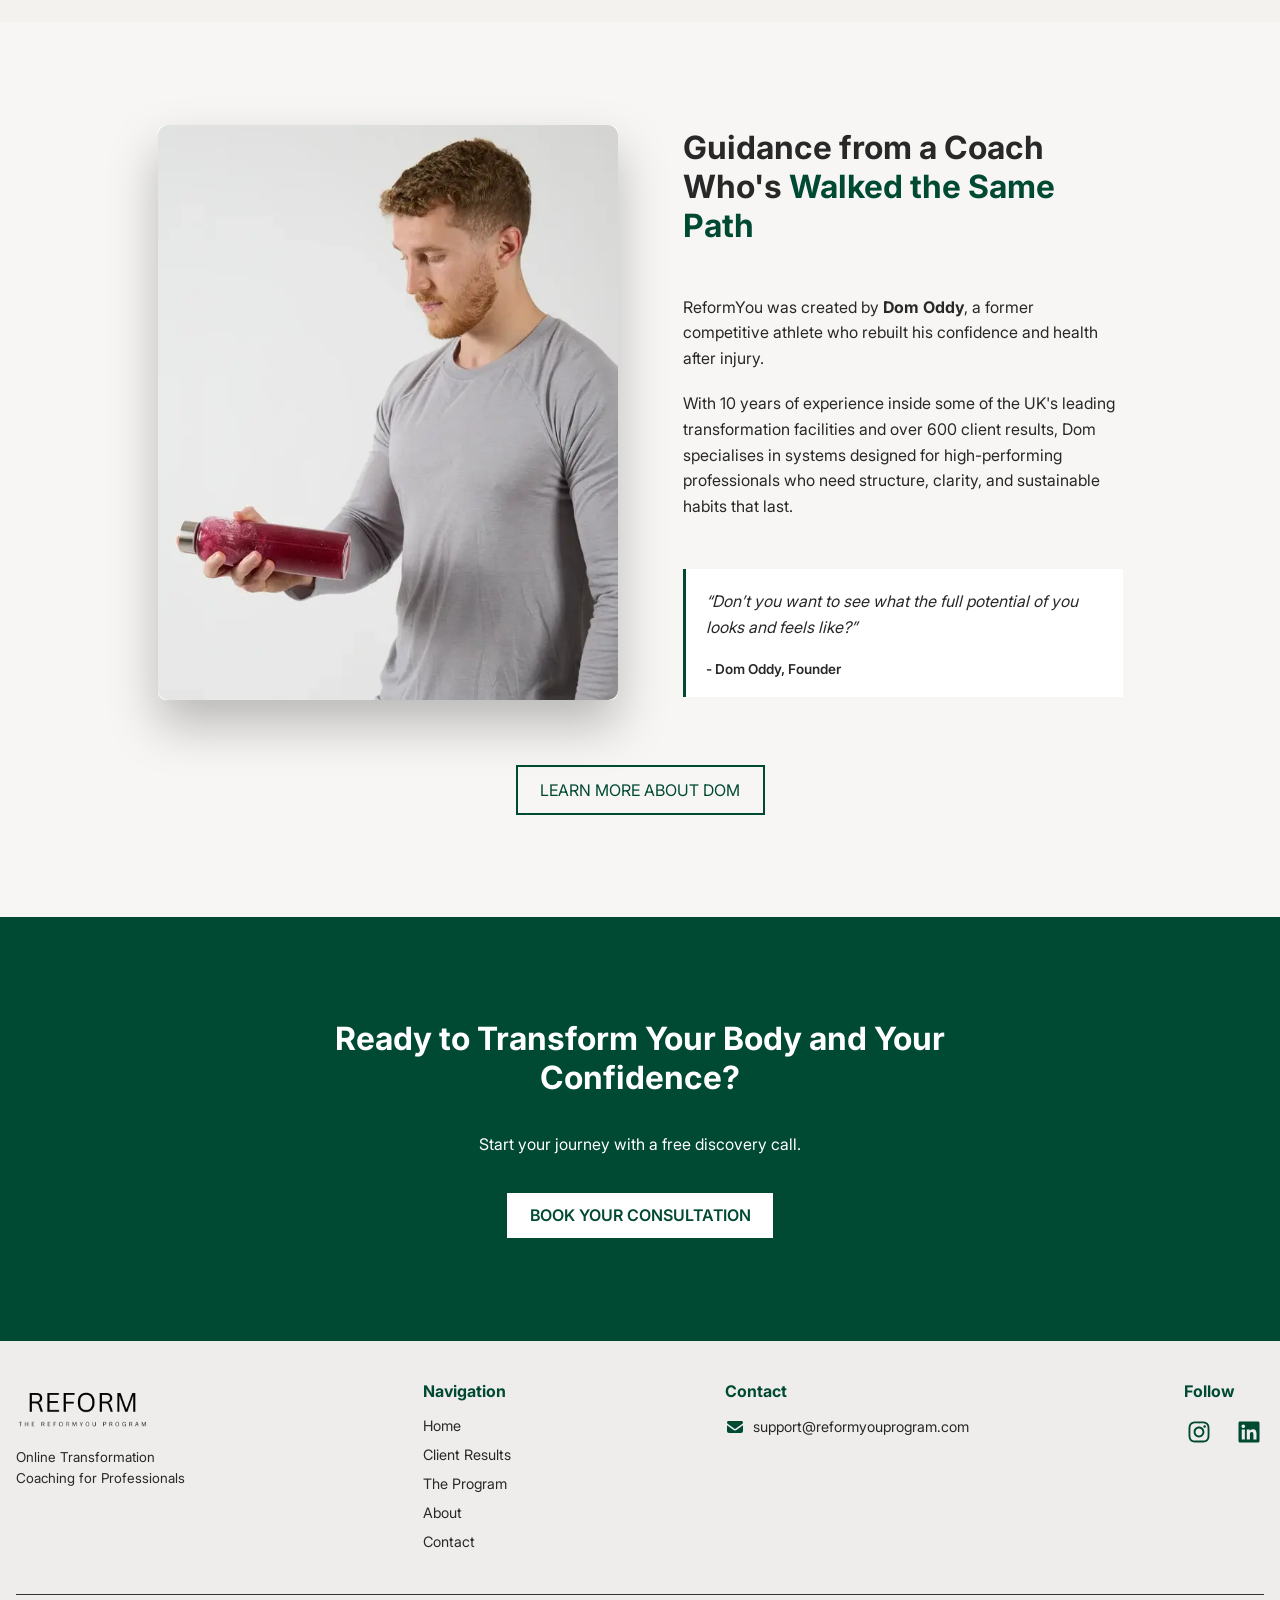
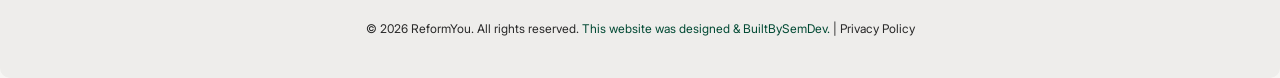
==== commit 74331419: "STYLE: adjust copy, reviews and logos. added versioned global and links CSS files" ====
--- a/index.html
+++ b/index.html
@@ -21,8 +21,8 @@
   <!-- Global CSS -->
   <link rel="preload" href="/assets/css/root.css" as="style">
   <link rel="stylesheet" href="/assets/css/root.css">
-  <link rel="preload" href="/assets/css/global.css" as="style">
-  <link rel="stylesheet" href="/assets/css/global.css">
+  <link rel="preload" href="/assets/css/global-30.01.26.css" as="style">
+  <link rel="stylesheet" href="/assets/css/global-30.01.26.css">
 
   <!-- Page Specific CSS -->
   <link rel="preload" href="/assets/css/home.css" as="style">
@@ -111,8 +111,9 @@
   <header id="nav1-navigation">
     <div class="nav1-container">
       <!-- Logo -->
-      <a href="/" class="nav1-logo">
-        <p>REFORM</p>
+      <a class="ry-logo nav1-logo" href="/" aria-label="ReformYou - The ReformYou Program">
+        <span class="ry-logo__top">REFORM</span>
+        <span class="ry-logo__sub">THE REFORMYOU PROGRAM</span>
       </a>
 
       <!-- Nav Menu -->
@@ -488,23 +489,23 @@
 
         <!-- Testimonials row -->
         <div class="coaching-testimonials" aria-label="Client testimonials">
-          <article class="coaching-testimonial reveal">
-            <div class="testimonial-stars" aria-hidden="true">★★★★★</div>
-            <p class="visually-hidden">Rated 5 out of 5 stars</p>
-            <p class="testimonial-text">
-              “Dom helped me lose 10kg while working 60-hour weeks — finally something sustainable.”
-            </p>
-            <p class="testimonial-name">— James, Finance Director</p>
-          </article>
-
-          <article class="coaching-testimonial reveal">
-            <div class="testimonial-stars" aria-hidden="true">★★★★★</div>
-            <p class="visually-hidden">Rated 5 out of 5 stars</p>
-            <p class="testimonial-text">
-              “I’d trained for years, but this is the first time I’ve seen real, consistent progress.”
-            </p>
-            <p class="testimonial-name">— Sarah, Consultant</p>
-          </article>
+          <figure class="client-result-card">
+              <img
+                src="/assets/images/review-9.webp"
+                alt="Client review"
+                class="client-result-image"
+                loading="lazy"
+              >
+            </figure>
+
+          <figure class="client-result-card">
+              <img
+                src="/assets/images/review-8.webp"
+                alt="Client review"
+                class="client-result-image"
+                loading="lazy"
+              >
+            </figure>
         </div>
 
         <!-- CTA -->
--- a/assets/css/global-30.01.26.css
+++ b/assets/css/global-30.01.26.css
@@ -0,0 +1,719 @@
+/* Fonts */
+/* inter */
+@font-face {
+  font-display: swap; 
+  font-family: 'Inter';
+  font-style: normal;
+  font-weight: 400;
+  src: url('/assets/fonts/inter-regular.woff2') format('woff2'); 
+}
+
+@font-face {
+  font-display: swap; 
+  font-family: 'Inter';
+  font-style: normal;
+  font-weight: 500;
+  src: url('/assets/fonts/inter-semibold.woff2') format('woff2'); 
+}
+
+@font-face {
+  font-display: swap; 
+  font-family: 'Inter';
+  font-style: normal;
+  font-weight: 600;
+  src: url('/assets/fonts/inter-bold.woff2') format('woff2'); 
+}
+
+/* visible-only-on-focus skip link */
+.skip-link{
+  position:absolute;
+  left:-9999px;
+  top:auto
+}
+
+.skip-link:focus{
+  left:1rem;
+  top:1rem;
+  z-index:10000;
+  padding:.6rem 1rem;
+  background:#000;
+  color:#fff;
+  border-radius:.375rem
+}
+
+/* visually hidden but screen-reader readable */
+.visually-hidden{
+  position:absolute!important;
+  width:1px;
+  height:1px;
+  padding:0;
+  margin:-1px;
+  overflow:hidden;
+  clip:rect(0 0 0 0);
+  white-space:nowrap;
+  border:0
+}
+
+/* always show a focus style */
+:focus-visible{
+  outline:2px solid currentColor;
+  outline-offset:3px
+}
+
+/* reduced motion */
+@media (prefers-reduced-motion: reduce){
+  *{
+    animation-duration:0.01ms !important;
+    animation-iteration-count:1 !important;
+    transition-duration:0.01ms !important;
+    scroll-behavior:auto !important
+  }
+}
+
+/* Global Styles */
+html {
+  font-size: 16px; 
+}
+
+*, *:before, *:after {
+  margin: 0;
+  box-sizing: border-box;
+  padding: 0;
+}
+
+body, html {
+  margin: 0;
+  overflow-x: hidden;
+  padding: 0;
+  font-family: var(--bodyFont);
+  font-weight: 400;
+  color: var(--textColour1);
+  scroll-behavior: smooth;
+  background-color: var(--bgColour1);
+}
+
+section {
+  padding: var(--sectionPadding)
+}
+
+.container {
+  max-width: var(--maxW);
+  margin: 0 auto;
+}
+
+p {
+  line-height: 1.6;
+}
+
+h1, h2 {
+  font-family: var(--headerFont);
+  font-weight: 600;
+}
+
+h1 {
+  font-size: clamp(3rem, 3.4vw, 4rem);
+}
+
+h2 {
+  font-size: clamp(1.9rem, 2.5vw, 2.3rem);
+}
+
+h3 {
+  font-size: clamp(1.1rem, 1.8vw, 1.2rem);
+}
+
+.brand-accent {
+  color: var(--mainBrandColour);
+}
+
+.sub-heading {
+  color: var(--mainBrandColour);
+}
+
+/* Icon styles */
+.icon {
+  fill: var(--mainBrandColour);
+  width: 30px;
+  height: 30px;
+}
+
+.icon-small {
+  width: 20px;
+  height: 20px;
+}
+
+.icon-brand-colour {
+  fill: var(--mainBrandColour);
+}
+
+/* Icon Circle */
+.icon-circle {
+  width: 55px;
+  height: 55px;
+  background: #7e7e7e17;
+  color: var(--mainBrandColour);
+  border-radius: 50%;
+  font-size: clamp(1.2rem, 2.5vw, 1.5rem);
+  display: flex;
+  align-items: center;
+  justify-content: center;
+  margin: 0 auto var(--spaceXs) auto;
+}
+
+/* Button Styles */
+/* Button CSS */
+/* Button CSS */
+.cta-button {
+  padding: 0.8rem 1.4rem;
+  text-decoration: none;
+  font-weight: 400;
+  font-size: 1rem;
+  display: inline-block;
+  transition: all 0.3s;
+  font-family: var(--headerFont);
+  position: relative;
+  background-color: var(--mainBrandColour);
+  border: none;
+  color: white;
+  cursor: pointer;
+}
+
+.sub-btn {
+  box-sizing: border-box;
+  background-color: rgba(230, 230, 230, 0);
+  border: 2px solid var(--mainBrandColour);
+  color: var(--mainBrandColour);
+  font-weight: 400;
+}
+
+/* Animations */
+/* Animations */
+
+/* Sweep To Top */
+.sweep-to-top {
+  display: inline-block;
+  vertical-align: middle;
+  transform: perspective(1px) translateZ(0);
+  transform: perspective(1px) translateZ(0);
+  box-shadow: 0 0 1px rgba(0, 0, 0, 0);
+  position: relative;
+  transition-property: color;
+  transition-property: color;
+  transition-duration: 0.3s;
+  transition-duration: 0.3s;
+}
+
+.sweep-to-top:before {
+  content: "";
+  position: absolute;
+  z-index: -1;
+  top: 0;
+  left: 0;
+  right: 0;
+  bottom: 0;
+  background: #00805b;
+  transform: scaleY(0);
+  transform: scaleY(0);
+  transform-origin: 50% 100%;
+  transform-origin: 50% 100%;
+  transition-property: transform;
+  transition-property: transform;
+  transition-duration: 0.3s;
+  transition-duration: 0.3s;
+  transition-timing-function: ease-out;
+  transition-timing-function: ease-out;
+}
+.sweep-to-top:hover, .sweep-to-top:focus, .sweep-to-top:active {
+  color: white;
+}
+.sweep-to-top:hover:before, .sweep-to-top:focus:before, .sweep-to-top:active:before {
+  transform: scaleY(1);
+  transform: scaleY(1);
+}
+
+/* Hover up */
+.hover-up {
+  transition: box-shadow 0.3s;
+  transition: 
+    transform 0.3s ease, 
+    box-shadow 0.3s ease;
+  will-change: transform;
+}
+
+.hover-up:hover {
+  transform: translateY(-6px);
+  box-shadow: 0 8px 20px rgba(0, 0, 0, 0.4);
+}
+
+/* ==== Nav1 Component Styles Start ==== */
+/* ==== Nav1 Component Styles Start ==== */
+#nav1-navigation {
+  position: fixed;
+  top: 0;
+  left: 50%;
+  transform: translateX(-50%);
+  width: 100%;
+  background: transparent;
+  z-index: 1000;
+  color: #fff;
+  padding: 0.5rem 2rem;
+  transition: background-color 0.3s ease, box-shadow 0.3s ease;
+}
+
+/* SCROLLED STATE */
+#nav1-navigation.is-scrolled {
+  background: var(--bgColour2);
+  color: var(--textColour1);
+  box-shadow: 0 4px 4px rgba(0, 0, 0, 0.1);
+}
+
+.nav1-container {
+  display: flex;
+  align-items: center;
+  justify-content: space-between;
+}
+
+.nav1-inner {
+  display: flex;
+  flex-direction: row;
+  align-items: center;
+}
+
+.nav1-ul li a {
+  font-family: var(--bodyFont);
+  font-weight: 400;
+  color: var(--textColour1);
+  text-decoration: none;
+  transition: color 0.3s;
+}
+
+/* Text-based ReformYou logo (Inter only) */
+.ry-logo {
+  display: inline-flex;
+  flex-direction: column;
+  align-items: center;
+  gap: 5px;
+  text-decoration: none;
+  color: #000;
+  line-height: 1;
+  white-space: nowrap;
+}
+
+/* REFORM */
+.ry-logo__top {
+  font-family: "Inter", system-ui, -apple-system, BlinkMacSystemFont, sans-serif;
+  font-weight: 300;               
+  letter-spacing: 0.1rem;           
+  text-transform: uppercase;
+  font-size: 1.5rem;
+}
+
+/* THE REFORMYOU PROGRAM */
+.ry-logo__sub {
+  font-family: "Inter", system-ui, -apple-system, BlinkMacSystemFont, sans-serif;
+  font-weight: 400;
+  letter-spacing: 0.42em;         
+  text-transform: uppercase;
+  font-size: 0.4rem;
+  opacity: 0.9;
+}
+
+.nav1-logo {
+  text-decoration: none;
+  color: currentColor;
+  font-size: 26px;
+  letter-spacing: 1px;
+}
+
+.nav1-toggle {
+  border: none;
+  border-radius: 4px;
+  width: 42px;
+  height: 42px;
+  display: flex;
+  justify-content: center;
+  align-items: center;
+  cursor: pointer;
+  z-index: 10;
+  transition: transform 0.6s;
+}
+
+.nav1-toggle-box {
+  width: 24px;
+  height: 18px;
+  position: relative;
+}
+
+.nav1-line {
+  width: 100%;
+  height: 2px;
+  background: black;
+  position: absolute;
+  left: 0;
+  transition: all 0.3s;
+  border-radius: 1px;
+}
+
+.nav1-line:nth-child(1) { top: 0; }
+.nav1-line:nth-child(2) { top: 8px; }
+.nav1-line:nth-child(3) { bottom: 0; }
+
+/* Animate to "X" */
+.nav1-toggle.active .nav1-line:nth-child(1) {
+  transform: rotate(45deg);
+  top: 8px;
+}
+.nav1-toggle.active .nav1-line:nth-child(2) {
+  opacity: 0;
+}
+.nav1-toggle.active .nav1-line:nth-child(3) {
+  transform: rotate(-45deg);
+  bottom: auto;
+  top: 8px;
+}
+
+/* Menu */
+.nav1-ul-wrapper {
+  width: 100%;
+  transform: scaleY(0);
+  transform-origin: top;
+  transition: transform 0.4s;
+  overflow: hidden;
+}
+
+.nav1-ul {
+  list-style: none;
+  padding: 1.5rem 0;
+  margin: 0;
+  display: flex;
+  flex-direction: column;
+  align-items: center;
+  gap: 1rem;
+  font-size: 0.9rem;
+}
+
+.nav1-ul a:hover {
+  color: var(--mainBrandColour);
+  transition: color 0.3s;
+}
+
+.nav1-ul .active {
+  color: var(--mainBrandColour);
+}
+
+/* Button */
+.header-btn {
+  display: none;
+}
+
+.cta-button.main-btn.zoom-out {
+  font-size: 1rem;
+  font-weight: 600;
+  background: var(--mainBrandColour);
+  border-radius: 0px;
+  text-decoration: none;
+}
+
+/* Show menu when active */
+#nav1-navigation.nav1-active .nav1-ul-wrapper {
+  transform: scaleY(1);
+  transition-delay: 0.3s;
+  opacity: 1;
+}
+
+.nav1-overlay {
+  position: fixed;
+  top: 0;
+  left: 0;
+  width: 100%;
+  height: 100vh;
+  background: rgba(0, 0, 0, 0.15); 
+  opacity: 0;
+  visibility: hidden;
+  transition:
+    opacity 0.4s ease 0.3s,      
+    visibility 0.4s linear 0.6s;
+  z-index: 90; 
+}
+
+.nav1-overlay.active {
+  opacity: 1;
+  visibility: visible;
+  transform: scaleY(1);
+  transition:
+    transform 0.3s ease,
+    opacity 0.3s ease,
+    visibility 0s;
+}
+
+.icon-blue {
+  fill: var(--mainBrandColour);
+}
+
+.nav1-ul-wrapper .header-btn {
+  display: none;
+}
+
+.nav1-cta-button {
+  background-color: var(--mainBrandColour);
+  color: white;
+  border-radius: 2px;
+  text-decoration: none;
+  font-size: 1.2rem;
+  padding: 0.8rem 1rem;
+}
+
+/* Desktop Styles */
+@media screen and (min-width: 1024px) {
+  .nav1-toggle {
+    display: none;
+  }
+
+  .nav1-ul-wrapper {
+    transform: none !important;
+    display: flex;
+    align-items: center;
+    height: auto;
+  }
+
+  .nav1-ul {
+    flex-direction: row;
+    gap: 1.5rem;
+    padding: 0;
+  }
+
+  .header-btn {
+    display: block;
+  }
+
+  .nav1-ul li a {
+    color: currentColor;
+  }
+}
+
+@media screen and (max-width: 1023px) {
+    .nav1-ul-wrapper {
+    width: 100%;
+    height: auto;
+    background-color: var(--bgColour2);
+    transform: scaleY(0);
+    transform-origin: top;
+    transition: opacity .3s, transform .4s;
+    overflow: hidden;
+    opacity: 0;
+    position: absolute;
+    box-sizing: border-box;
+    padding-bottom: 1rem;
+    left: 0;
+    top: 58px;
+  }
+
+  .nav1-ul {
+    list-style: none;
+    padding: 1.5rem 0;
+    margin: 0;
+    max-height: 90vh;
+    width: 100%;
+    box-sizing: border-box;
+    overflow: auto;
+    height: auto;
+    display: flex;
+    flex-direction: column;
+    align-items: center;
+  }
+
+  .nav1-ul li {
+    display: block;
+    width: 100%;
+    text-align: center;
+  }
+
+    .nav1-ul-wrapper .header-btn {
+    display: flex;
+    justify-content: center;
+  }
+
+  .nav1-ul-wrapper .header-btn .cta-button {
+    margin-bottom: 1rem;
+  }
+}
+/* ==== Nav1 Component Styles End ==== */
+/* ==== Nav1 Component Styles End ==== */
+
+/* ============================
+   FINAL CTA
+============================ */
+#final-cta {
+  background-color: var(--mainBrandColour);
+  color: white;
+  text-align: center;
+}
+
+#final-cta-heading {
+  max-width: 50rem;
+}
+
+.final-cta-content {
+  display: flex;
+  flex-direction: column;
+  align-items: center;
+  gap: var(--spaceSmmd);
+}
+
+#final-cta .cta-button {
+  background-color: white;
+  color: var(--mainBrandColour);
+  font-weight: 500;
+}
+
+#final-cta .cta-button:hover {
+  background-color: rgb(211, 211, 211);
+}
+
+/* footer1.css */
+/* footer1 Component Styles Start */
+/* footer1 Component Styles Start */
+#site-footer {
+  color: var(--textColour1);
+  padding: 2.5rem 1rem;
+  border-radius: 0 0 10px 10px;
+  margin: 0 auto;
+  background-color: var(--bgColour2);
+}
+
+.footer1-logo {
+  font-size: 1.5rem;
+  font-weight: 700;
+  margin-bottom: 2rem;
+}
+
+.brand-accent {
+  color: var(--mainBrandColour);
+  opacity: 1;
+}
+
+.footer1-description {
+  font-size: 0.9rem;
+  color: var(--textColour1);
+  margin-bottom: 2rem;
+  line-height: 1.4;
+}
+
+.footer-subline {
+  max-width: 12rem;
+  font-size: 0.85rem;
+}
+
+/* Columns */
+.footer1-columns {
+  display: flex;
+  justify-content: space-between;
+  gap: 2rem;
+  flex-wrap: wrap;
+  margin-bottom: 2rem;
+}
+
+.footer1-columns h3 {
+  font-size: 1rem;
+  margin-bottom: 1rem;
+  color: var(--mainBrandColour);
+}
+
+.footer1-links ul,
+.footer1-contact ul {
+  list-style: none;
+  padding: 0;
+  margin: 0;
+}
+
+.footer1-links li,
+.footer1-contact li {
+  font-size: 0.9rem;
+  margin-bottom: 0.75rem;
+  color: var(--textColour1);
+  display: flex;
+  gap: .5rem;
+  align-items: center;
+}
+
+.footer1-contact .icon {
+  height: 20px;
+  width: 20px;
+  transition: fill 0.5s;
+}
+
+.footer1-socials .icon:hover {
+  fill: #00805b;
+  transition: fill 0.5s;
+}
+
+footer a {
+  color: var(--textColour1);
+  text-decoration: none;
+  transition: color 0.5s, fill 0.5s;
+}
+
+footer a:hover {
+  color: var(--mainBrandColour);
+  transition: color 0.5s;
+}
+
+/* Bottom Row */
+.footer1-bottom {
+  border-top: 1px solid #333;
+  padding-top: 1.5rem;
+  display: flex;
+  justify-content: center;
+  align-items: center;
+  flex-wrap: wrap;
+  gap: 1rem;
+}
+
+.footer1-copy {
+  font-size: 0.75rem;
+  color: var(--textColour1);
+}
+
+.footer1-socials a {
+  margin-left: 1rem;
+  font-size: 1rem;
+  transition: color 0.3s;
+}
+
+.footer1-socials a:first-child {
+  margin-left: 0;
+}
+
+.footer1-socials a:hover {
+  color: var(--mainBrandColour);
+  transition: color 0.3s;
+}
+
+@media (max-width: 425px) {
+  .footer1-columns {
+    flex-direction: column;
+    justify-content: center;
+  }
+}
+/* footer1 Component Styles End */
+/* footer1 Component Styles End */
+
+.reveal {
+  opacity: 0;
+  transform: translateY(24px);
+  will-change: opacity, transform;
+  transition-delay: 0.3s;
+  transition:
+    opacity 0.7s ease-out,
+    transform 0.7s ease-out,
+    box-shadow 0.6s;
+}
+
+.reveal.visible {
+  opacity: 1;
+  transform: translateY(0);
+  transition:
+    opacity 0.7s ease-out,
+    transform 0.7s ease-out,
+    box-shadow 0.6s;
+}
--- a/assets/css/global-30.01.26.css
+++ b/assets/css/global-30.01.26.css
@@ -0,0 +1,719 @@
+/* Fonts */
+/* inter */
+@font-face {
+  font-display: swap; 
+  font-family: 'Inter';
+  font-style: normal;
+  font-weight: 400;
+  src: url('/assets/fonts/inter-regular.woff2') format('woff2'); 
+}
+
+@font-face {
+  font-display: swap; 
+  font-family: 'Inter';
+  font-style: normal;
+  font-weight: 500;
+  src: url('/assets/fonts/inter-semibold.woff2') format('woff2'); 
+}
+
+@font-face {
+  font-display: swap; 
+  font-family: 'Inter';
+  font-style: normal;
+  font-weight: 600;
+  src: url('/assets/fonts/inter-bold.woff2') format('woff2'); 
+}
+
+/* visible-only-on-focus skip link */
+.skip-link{
+  position:absolute;
+  left:-9999px;
+  top:auto
+}
+
+.skip-link:focus{
+  left:1rem;
+  top:1rem;
+  z-index:10000;
+  padding:.6rem 1rem;
+  background:#000;
+  color:#fff;
+  border-radius:.375rem
+}
+
+/* visually hidden but screen-reader readable */
+.visually-hidden{
+  position:absolute!important;
+  width:1px;
+  height:1px;
+  padding:0;
+  margin:-1px;
+  overflow:hidden;
+  clip:rect(0 0 0 0);
+  white-space:nowrap;
+  border:0
+}
+
+/* always show a focus style */
+:focus-visible{
+  outline:2px solid currentColor;
+  outline-offset:3px
+}
+
+/* reduced motion */
+@media (prefers-reduced-motion: reduce){
+  *{
+    animation-duration:0.01ms !important;
+    animation-iteration-count:1 !important;
+    transition-duration:0.01ms !important;
+    scroll-behavior:auto !important
+  }
+}
+
+/* Global Styles */
+html {
+  font-size: 16px; 
+}
+
+*, *:before, *:after {
+  margin: 0;
+  box-sizing: border-box;
+  padding: 0;
+}
+
+body, html {
+  margin: 0;
+  overflow-x: hidden;
+  padding: 0;
+  font-family: var(--bodyFont);
+  font-weight: 400;
+  color: var(--textColour1);
+  scroll-behavior: smooth;
+  background-color: var(--bgColour1);
+}
+
+section {
+  padding: var(--sectionPadding)
+}
+
+.container {
+  max-width: var(--maxW);
+  margin: 0 auto;
+}
+
+p {
+  line-height: 1.6;
+}
+
+h1, h2 {
+  font-family: var(--headerFont);
+  font-weight: 600;
+}
+
+h1 {
+  font-size: clamp(3rem, 3.4vw, 4rem);
+}
+
+h2 {
+  font-size: clamp(1.9rem, 2.5vw, 2.3rem);
+}
+
+h3 {
+  font-size: clamp(1.1rem, 1.8vw, 1.2rem);
+}
+
+.brand-accent {
+  color: var(--mainBrandColour);
+}
+
+.sub-heading {
+  color: var(--mainBrandColour);
+}
+
+/* Icon styles */
+.icon {
+  fill: var(--mainBrandColour);
+  width: 30px;
+  height: 30px;
+}
+
+.icon-small {
+  width: 20px;
+  height: 20px;
+}
+
+.icon-brand-colour {
+  fill: var(--mainBrandColour);
+}
+
+/* Icon Circle */
+.icon-circle {
+  width: 55px;
+  height: 55px;
+  background: #7e7e7e17;
+  color: var(--mainBrandColour);
+  border-radius: 50%;
+  font-size: clamp(1.2rem, 2.5vw, 1.5rem);
+  display: flex;
+  align-items: center;
+  justify-content: center;
+  margin: 0 auto var(--spaceXs) auto;
+}
+
+/* Button Styles */
+/* Button CSS */
+/* Button CSS */
+.cta-button {
+  padding: 0.8rem 1.4rem;
+  text-decoration: none;
+  font-weight: 400;
+  font-size: 1rem;
+  display: inline-block;
+  transition: all 0.3s;
+  font-family: var(--headerFont);
+  position: relative;
+  background-color: var(--mainBrandColour);
+  border: none;
+  color: white;
+  cursor: pointer;
+}
+
+.sub-btn {
+  box-sizing: border-box;
+  background-color: rgba(230, 230, 230, 0);
+  border: 2px solid var(--mainBrandColour);
+  color: var(--mainBrandColour);
+  font-weight: 400;
+}
+
+/* Animations */
+/* Animations */
+
+/* Sweep To Top */
+.sweep-to-top {
+  display: inline-block;
+  vertical-align: middle;
+  transform: perspective(1px) translateZ(0);
+  transform: perspective(1px) translateZ(0);
+  box-shadow: 0 0 1px rgba(0, 0, 0, 0);
+  position: relative;
+  transition-property: color;
+  transition-property: color;
+  transition-duration: 0.3s;
+  transition-duration: 0.3s;
+}
+
+.sweep-to-top:before {
+  content: "";
+  position: absolute;
+  z-index: -1;
+  top: 0;
+  left: 0;
+  right: 0;
+  bottom: 0;
+  background: #00805b;
+  transform: scaleY(0);
+  transform: scaleY(0);
+  transform-origin: 50% 100%;
+  transform-origin: 50% 100%;
+  transition-property: transform;
+  transition-property: transform;
+  transition-duration: 0.3s;
+  transition-duration: 0.3s;
+  transition-timing-function: ease-out;
+  transition-timing-function: ease-out;
+}
+.sweep-to-top:hover, .sweep-to-top:focus, .sweep-to-top:active {
+  color: white;
+}
+.sweep-to-top:hover:before, .sweep-to-top:focus:before, .sweep-to-top:active:before {
+  transform: scaleY(1);
+  transform: scaleY(1);
+}
+
+/* Hover up */
+.hover-up {
+  transition: box-shadow 0.3s;
+  transition: 
+    transform 0.3s ease, 
+    box-shadow 0.3s ease;
+  will-change: transform;
+}
+
+.hover-up:hover {
+  transform: translateY(-6px);
+  box-shadow: 0 8px 20px rgba(0, 0, 0, 0.4);
+}
+
+/* ==== Nav1 Component Styles Start ==== */
+/* ==== Nav1 Component Styles Start ==== */
+#nav1-navigation {
+  position: fixed;
+  top: 0;
+  left: 50%;
+  transform: translateX(-50%);
+  width: 100%;
+  background: transparent;
+  z-index: 1000;
+  color: #fff;
+  padding: 0.5rem 2rem;
+  transition: background-color 0.3s ease, box-shadow 0.3s ease;
+}
+
+/* SCROLLED STATE */
+#nav1-navigation.is-scrolled {
+  background: var(--bgColour2);
+  color: var(--textColour1);
+  box-shadow: 0 4px 4px rgba(0, 0, 0, 0.1);
+}
+
+.nav1-container {
+  display: flex;
+  align-items: center;
+  justify-content: space-between;
+}
+
+.nav1-inner {
+  display: flex;
+  flex-direction: row;
+  align-items: center;
+}
+
+.nav1-ul li a {
+  font-family: var(--bodyFont);
+  font-weight: 400;
+  color: var(--textColour1);
+  text-decoration: none;
+  transition: color 0.3s;
+}
+
+/* Text-based ReformYou logo (Inter only) */
+.ry-logo {
+  display: inline-flex;
+  flex-direction: column;
+  align-items: center;
+  gap: 5px;
+  text-decoration: none;
+  color: #000;
+  line-height: 1;
+  white-space: nowrap;
+}
+
+/* REFORM */
+.ry-logo__top {
+  font-family: "Inter", system-ui, -apple-system, BlinkMacSystemFont, sans-serif;
+  font-weight: 300;               
+  letter-spacing: 0.1rem;           
+  text-transform: uppercase;
+  font-size: 1.5rem;
+}
+
+/* THE REFORMYOU PROGRAM */
+.ry-logo__sub {
+  font-family: "Inter", system-ui, -apple-system, BlinkMacSystemFont, sans-serif;
+  font-weight: 400;
+  letter-spacing: 0.42em;         
+  text-transform: uppercase;
+  font-size: 0.4rem;
+  opacity: 0.9;
+}
+
+.nav1-logo {
+  text-decoration: none;
+  color: currentColor;
+  font-size: 26px;
+  letter-spacing: 1px;
+}
+
+.nav1-toggle {
+  border: none;
+  border-radius: 4px;
+  width: 42px;
+  height: 42px;
+  display: flex;
+  justify-content: center;
+  align-items: center;
+  cursor: pointer;
+  z-index: 10;
+  transition: transform 0.6s;
+}
+
+.nav1-toggle-box {
+  width: 24px;
+  height: 18px;
+  position: relative;
+}
+
+.nav1-line {
+  width: 100%;
+  height: 2px;
+  background: black;
+  position: absolute;
+  left: 0;
+  transition: all 0.3s;
+  border-radius: 1px;
+}
+
+.nav1-line:nth-child(1) { top: 0; }
+.nav1-line:nth-child(2) { top: 8px; }
+.nav1-line:nth-child(3) { bottom: 0; }
+
+/* Animate to "X" */
+.nav1-toggle.active .nav1-line:nth-child(1) {
+  transform: rotate(45deg);
+  top: 8px;
+}
+.nav1-toggle.active .nav1-line:nth-child(2) {
+  opacity: 0;
+}
+.nav1-toggle.active .nav1-line:nth-child(3) {
+  transform: rotate(-45deg);
+  bottom: auto;
+  top: 8px;
+}
+
+/* Menu */
+.nav1-ul-wrapper {
+  width: 100%;
+  transform: scaleY(0);
+  transform-origin: top;
+  transition: transform 0.4s;
+  overflow: hidden;
+}
+
+.nav1-ul {
+  list-style: none;
+  padding: 1.5rem 0;
+  margin: 0;
+  display: flex;
+  flex-direction: column;
+  align-items: center;
+  gap: 1rem;
+  font-size: 0.9rem;
+}
+
+.nav1-ul a:hover {
+  color: var(--mainBrandColour);
+  transition: color 0.3s;
+}
+
+.nav1-ul .active {
+  color: var(--mainBrandColour);
+}
+
+/* Button */
+.header-btn {
+  display: none;
+}
+
+.cta-button.main-btn.zoom-out {
+  font-size: 1rem;
+  font-weight: 600;
+  background: var(--mainBrandColour);
+  border-radius: 0px;
+  text-decoration: none;
+}
+
+/* Show menu when active */
+#nav1-navigation.nav1-active .nav1-ul-wrapper {
+  transform: scaleY(1);
+  transition-delay: 0.3s;
+  opacity: 1;
+}
+
+.nav1-overlay {
+  position: fixed;
+  top: 0;
+  left: 0;
+  width: 100%;
+  height: 100vh;
+  background: rgba(0, 0, 0, 0.15); 
+  opacity: 0;
+  visibility: hidden;
+  transition:
+    opacity 0.4s ease 0.3s,      
+    visibility 0.4s linear 0.6s;
+  z-index: 90; 
+}
+
+.nav1-overlay.active {
+  opacity: 1;
+  visibility: visible;
+  transform: scaleY(1);
+  transition:
+    transform 0.3s ease,
+    opacity 0.3s ease,
+    visibility 0s;
+}
+
+.icon-blue {
+  fill: var(--mainBrandColour);
+}
+
+.nav1-ul-wrapper .header-btn {
+  display: none;
+}
+
+.nav1-cta-button {
+  background-color: var(--mainBrandColour);
+  color: white;
+  border-radius: 2px;
+  text-decoration: none;
+  font-size: 1.2rem;
+  padding: 0.8rem 1rem;
+}
+
+/* Desktop Styles */
+@media screen and (min-width: 1024px) {
+  .nav1-toggle {
+    display: none;
+  }
+
+  .nav1-ul-wrapper {
+    transform: none !important;
+    display: flex;
+    align-items: center;
+    height: auto;
+  }
+
+  .nav1-ul {
+    flex-direction: row;
+    gap: 1.5rem;
+    padding: 0;
+  }
+
+  .header-btn {
+    display: block;
+  }
+
+  .nav1-ul li a {
+    color: currentColor;
+  }
+}
+
+@media screen and (max-width: 1023px) {
+    .nav1-ul-wrapper {
+    width: 100%;
+    height: auto;
+    background-color: var(--bgColour2);
+    transform: scaleY(0);
+    transform-origin: top;
+    transition: opacity .3s, transform .4s;
+    overflow: hidden;
+    opacity: 0;
+    position: absolute;
+    box-sizing: border-box;
+    padding-bottom: 1rem;
+    left: 0;
+    top: 58px;
+  }
+
+  .nav1-ul {
+    list-style: none;
+    padding: 1.5rem 0;
+    margin: 0;
+    max-height: 90vh;
+    width: 100%;
+    box-sizing: border-box;
+    overflow: auto;
+    height: auto;
+    display: flex;
+    flex-direction: column;
+    align-items: center;
+  }
+
+  .nav1-ul li {
+    display: block;
+    width: 100%;
+    text-align: center;
+  }
+
+    .nav1-ul-wrapper .header-btn {
+    display: flex;
+    justify-content: center;
+  }
+
+  .nav1-ul-wrapper .header-btn .cta-button {
+    margin-bottom: 1rem;
+  }
+}
+/* ==== Nav1 Component Styles End ==== */
+/* ==== Nav1 Component Styles End ==== */
+
+/* ============================
+   FINAL CTA
+============================ */
+#final-cta {
+  background-color: var(--mainBrandColour);
+  color: white;
+  text-align: center;
+}
+
+#final-cta-heading {
+  max-width: 50rem;
+}
+
+.final-cta-content {
+  display: flex;
+  flex-direction: column;
+  align-items: center;
+  gap: var(--spaceSmmd);
+}
+
+#final-cta .cta-button {
+  background-color: white;
+  color: var(--mainBrandColour);
+  font-weight: 500;
+}
+
+#final-cta .cta-button:hover {
+  background-color: rgb(211, 211, 211);
+}
+
+/* footer1.css */
+/* footer1 Component Styles Start */
+/* footer1 Component Styles Start */
+#site-footer {
+  color: var(--textColour1);
+  padding: 2.5rem 1rem;
+  border-radius: 0 0 10px 10px;
+  margin: 0 auto;
+  background-color: var(--bgColour2);
+}
+
+.footer1-logo {
+  font-size: 1.5rem;
+  font-weight: 700;
+  margin-bottom: 2rem;
+}
+
+.brand-accent {
+  color: var(--mainBrandColour);
+  opacity: 1;
+}
+
+.footer1-description {
+  font-size: 0.9rem;
+  color: var(--textColour1);
+  margin-bottom: 2rem;
+  line-height: 1.4;
+}
+
+.footer-subline {
+  max-width: 12rem;
+  font-size: 0.85rem;
+}
+
+/* Columns */
+.footer1-columns {
+  display: flex;
+  justify-content: space-between;
+  gap: 2rem;
+  flex-wrap: wrap;
+  margin-bottom: 2rem;
+}
+
+.footer1-columns h3 {
+  font-size: 1rem;
+  margin-bottom: 1rem;
+  color: var(--mainBrandColour);
+}
+
+.footer1-links ul,
+.footer1-contact ul {
+  list-style: none;
+  padding: 0;
+  margin: 0;
+}
+
+.footer1-links li,
+.footer1-contact li {
+  font-size: 0.9rem;
+  margin-bottom: 0.75rem;
+  color: var(--textColour1);
+  display: flex;
+  gap: .5rem;
+  align-items: center;
+}
+
+.footer1-contact .icon {
+  height: 20px;
+  width: 20px;
+  transition: fill 0.5s;
+}
+
+.footer1-socials .icon:hover {
+  fill: #00805b;
+  transition: fill 0.5s;
+}
+
+footer a {
+  color: var(--textColour1);
+  text-decoration: none;
+  transition: color 0.5s, fill 0.5s;
+}
+
+footer a:hover {
+  color: var(--mainBrandColour);
+  transition: color 0.5s;
+}
+
+/* Bottom Row */
+.footer1-bottom {
+  border-top: 1px solid #333;
+  padding-top: 1.5rem;
+  display: flex;
+  justify-content: center;
+  align-items: center;
+  flex-wrap: wrap;
+  gap: 1rem;
+}
+
+.footer1-copy {
+  font-size: 0.75rem;
+  color: var(--textColour1);
+}
+
+.footer1-socials a {
+  margin-left: 1rem;
+  font-size: 1rem;
+  transition: color 0.3s;
+}
+
+.footer1-socials a:first-child {
+  margin-left: 0;
+}
+
+.footer1-socials a:hover {
+  color: var(--mainBrandColour);
+  transition: color 0.3s;
+}
+
+@media (max-width: 425px) {
+  .footer1-columns {
+    flex-direction: column;
+    justify-content: center;
+  }
+}
+/* footer1 Component Styles End */
+/* footer1 Component Styles End */
+
+.reveal {
+  opacity: 0;
+  transform: translateY(24px);
+  will-change: opacity, transform;
+  transition-delay: 0.3s;
+  transition:
+    opacity 0.7s ease-out,
+    transform 0.7s ease-out,
+    box-shadow 0.6s;
+}
+
+.reveal.visible {
+  opacity: 1;
+  transform: translateY(0);
+  transition:
+    opacity 0.7s ease-out,
+    transform 0.7s ease-out,
+    box-shadow 0.6s;
+}
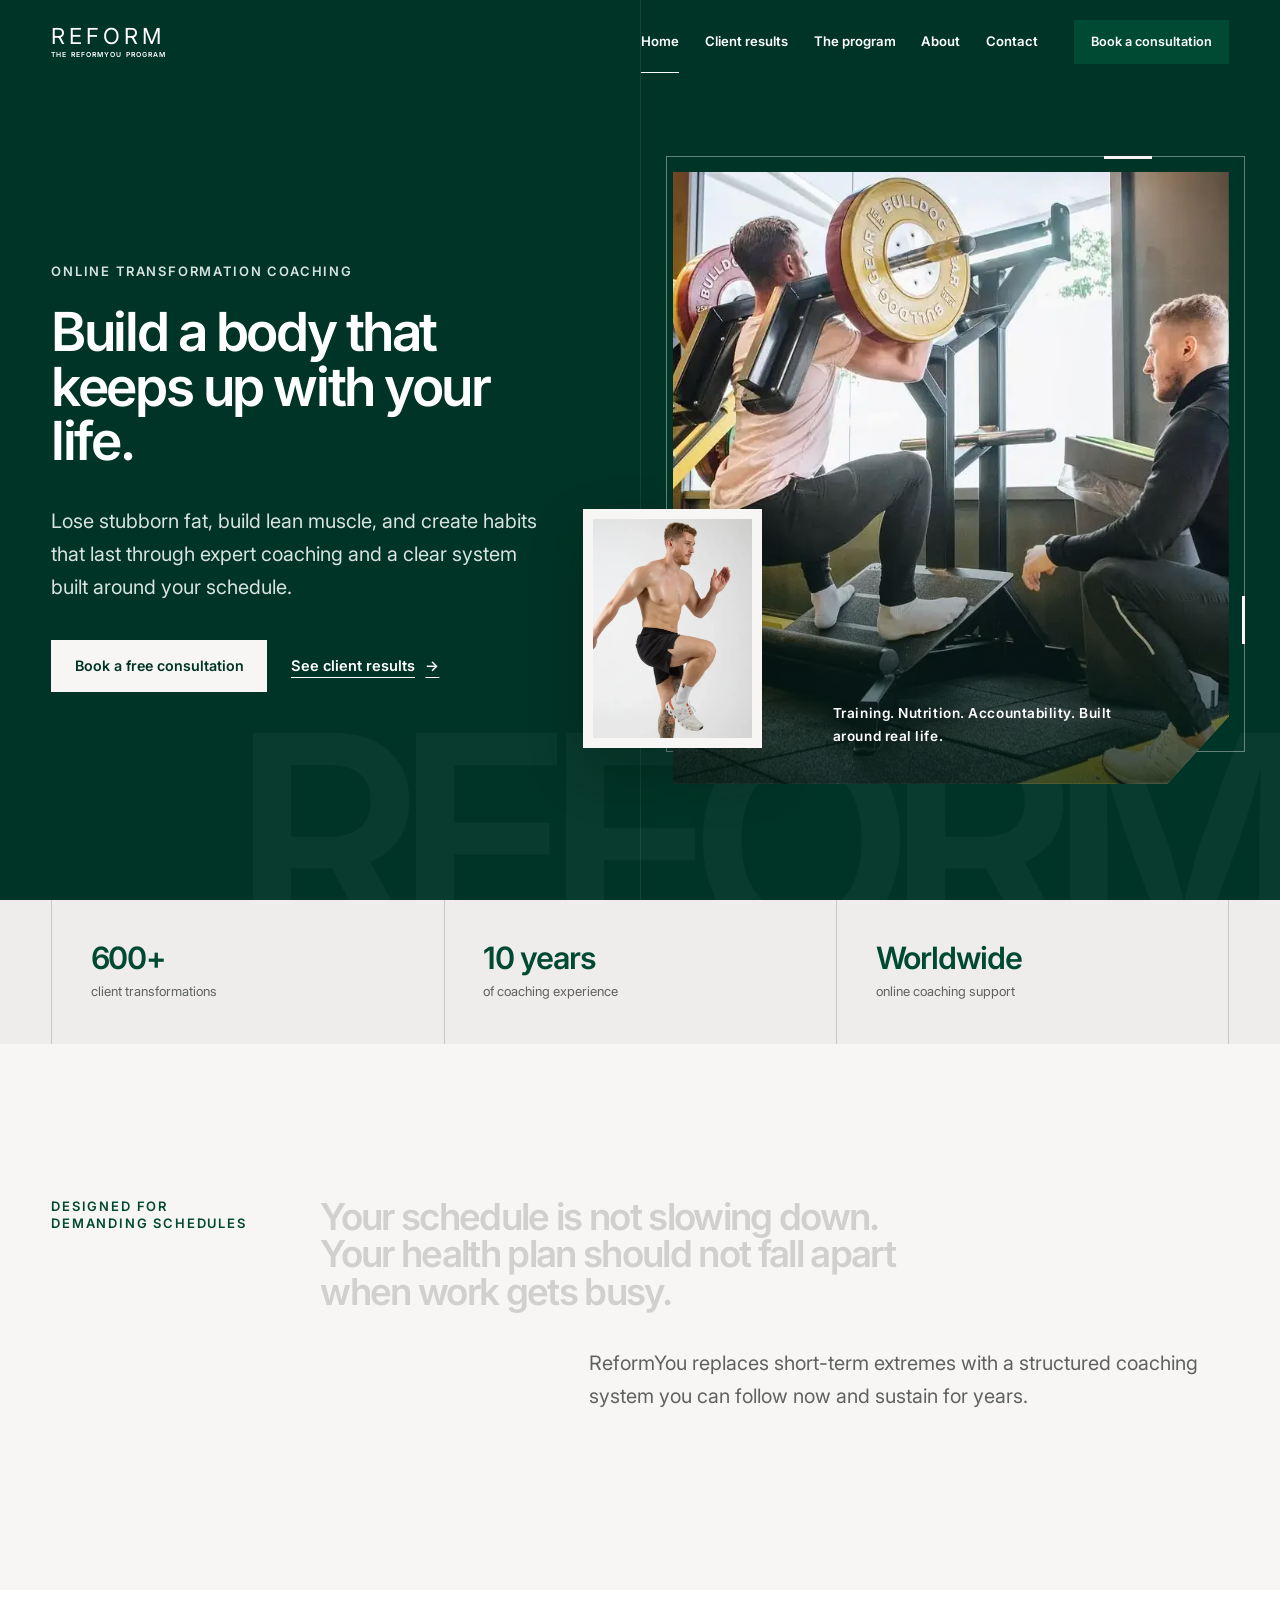
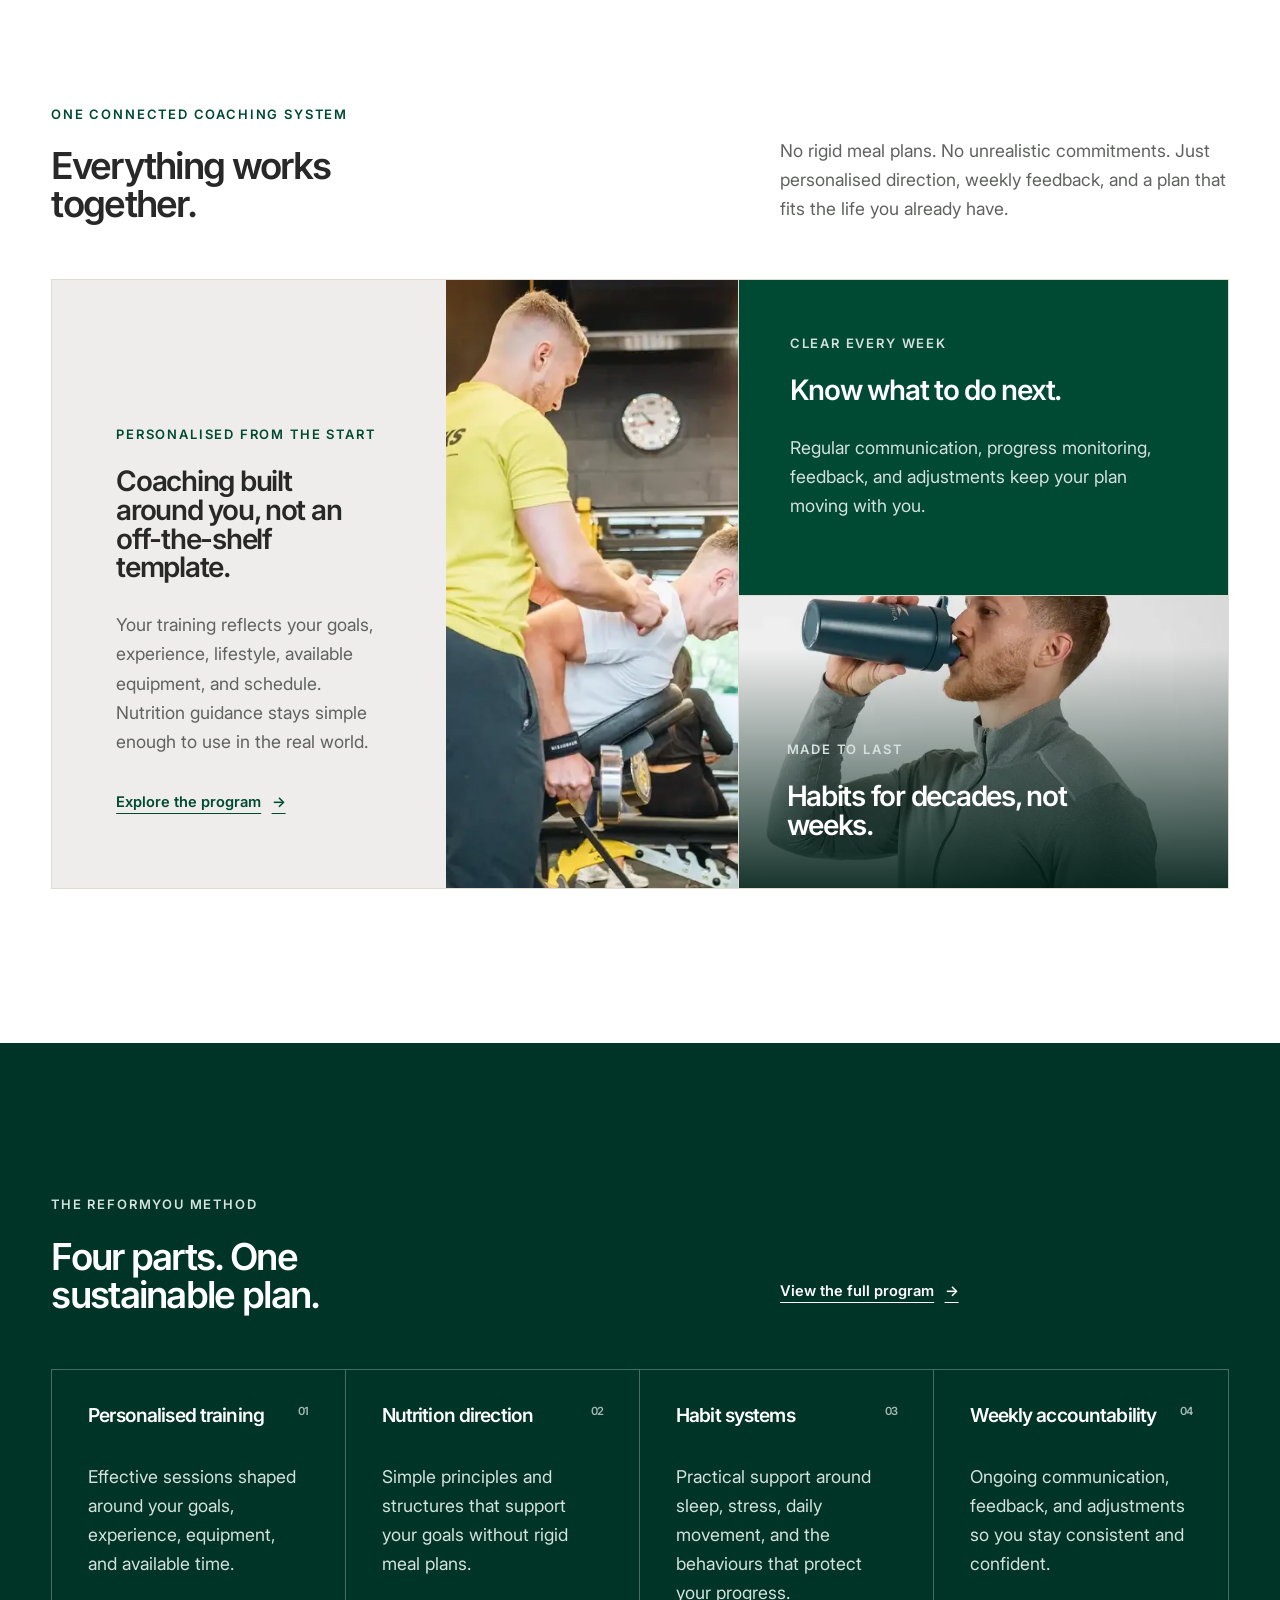
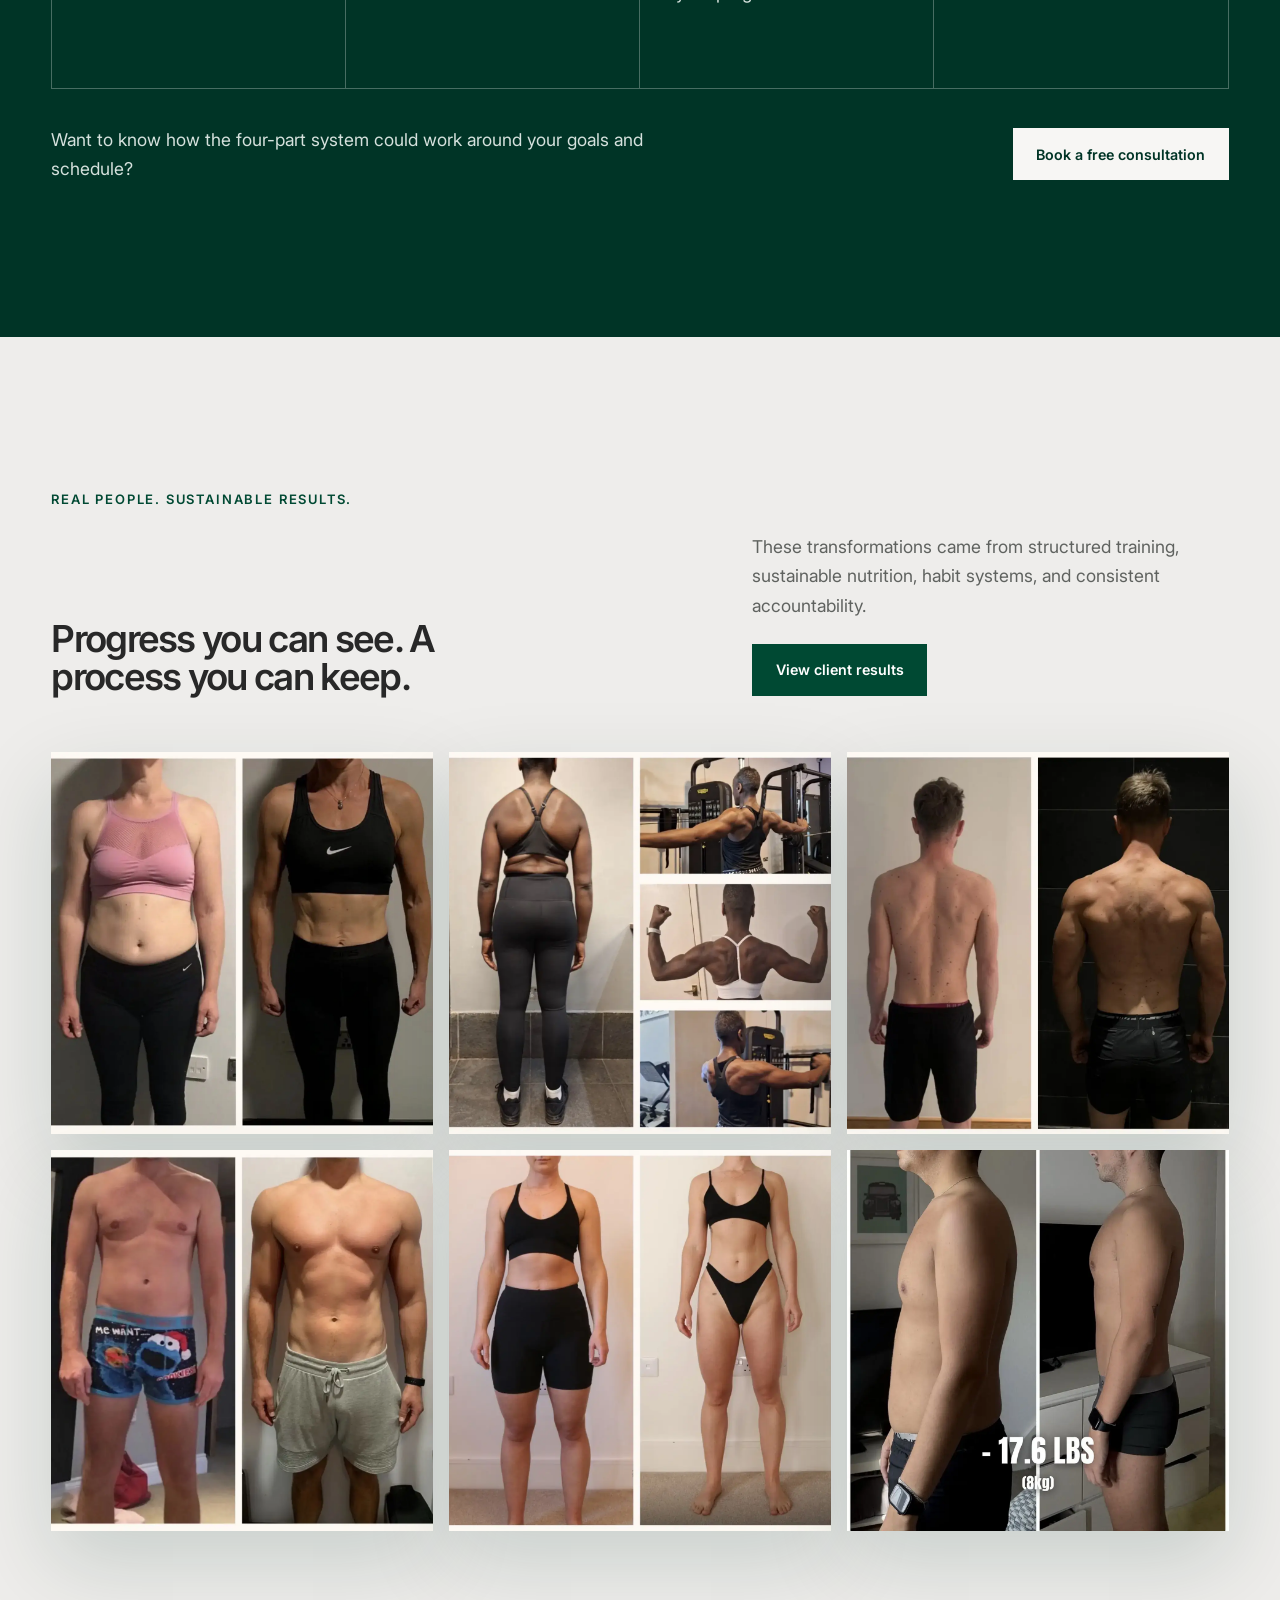
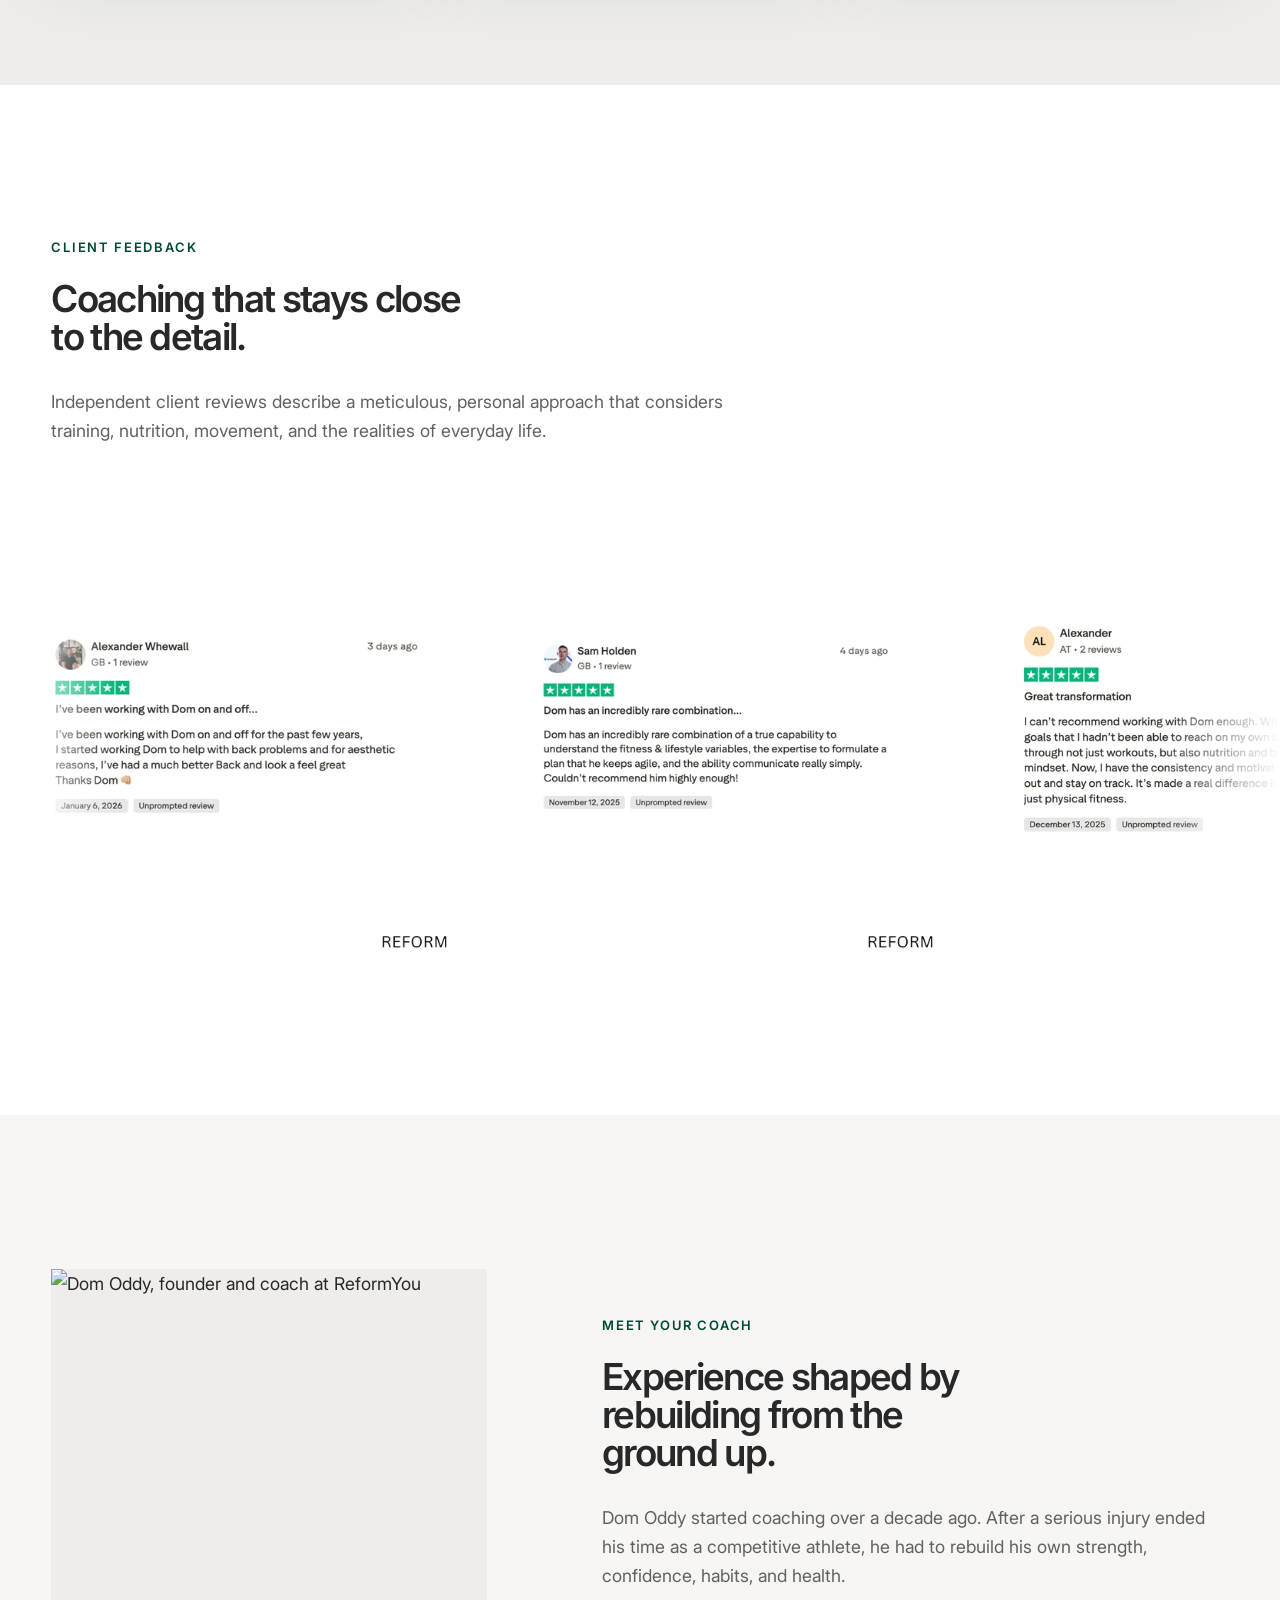
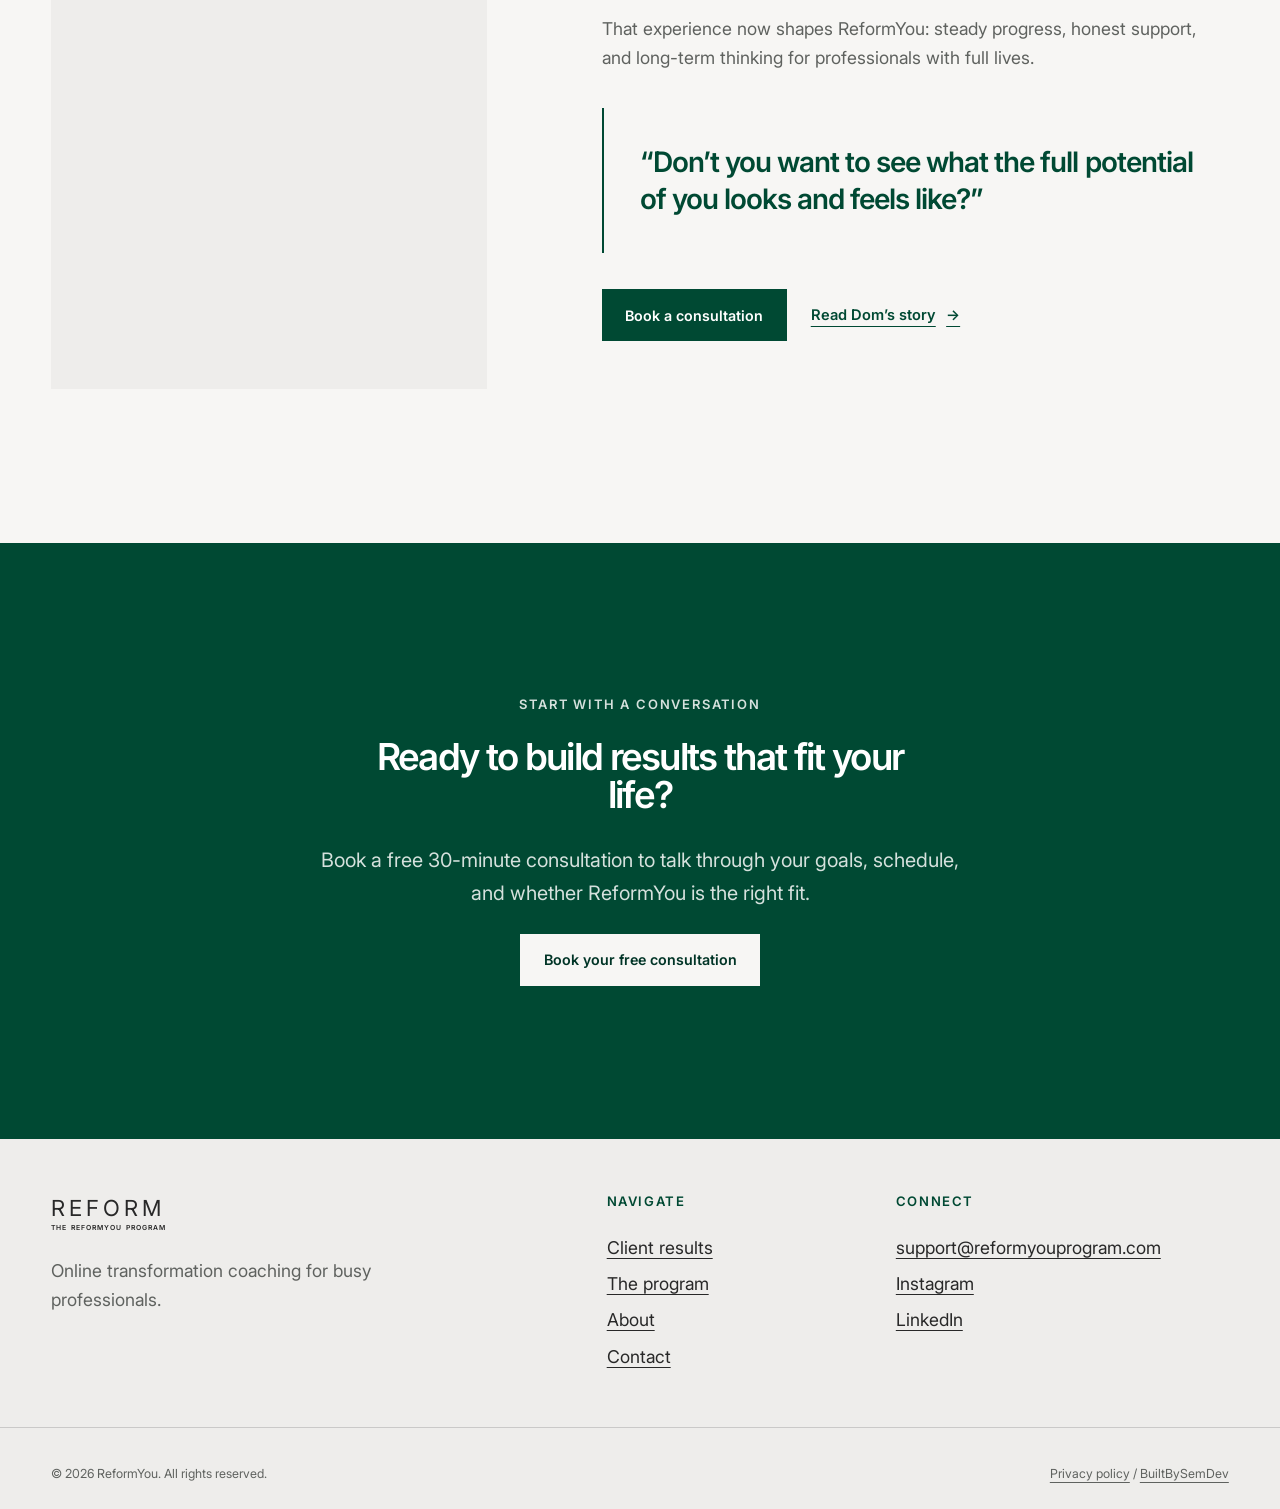
==== commit 0d03d749: "website redesign" ====
--- a/index.html
+++ b/index.html
@@ -1,681 +1,684 @@
-<!DOCTYPE html>
+<!doctype html>
 <html lang="en-GB">
-<head>
-  <!-- Meta -->
-  <meta charset="UTF-8">
-  <meta name="viewport" content="width=device-width, initial-scale=1.0">
-  <meta name="color-scheme" content="light">
-
-  <!-- Primary SEO -->
-  <title>ReformYou | Online Transformation Coaching for Busy Professionals</title>
-  <meta name="description" content="Premium online coaching to help busy professionals lose fat, build muscle, and create sustainable habits that last for decades.">
-  <link rel="canonical" href="https://reformyouprogram.com/">
-  <meta name="robots" content="index, follow, max-snippet:-1, max-image-preview:large, max-video-preview:-1">
-
-  <!-- Icons & PWA -->
-  <link rel="icon" type="image/png" sizes="32x32" href="/assets/images/reformyou_fc.png">
-  <link rel="icon" type="image/png" sizes="192x192" href="/assets/images/reformyou_fc.png">
-  <link rel="apple-touch-icon" href="/assets/images/reformyou_fc.png">
-  <meta name="theme-color" content="#EEEDEB">
-
-  <!-- Global CSS -->
-  <link rel="preload" href="/assets/css/root.css" as="style">
-  <link rel="stylesheet" href="/assets/css/root.css">
-  <link rel="preload" href="/assets/css/global-30.01.26.css" as="style">
-  <link rel="stylesheet" href="/assets/css/global-30.01.26.css">
-
-  <!-- Page Specific CSS -->
-  <link rel="preload" href="/assets/css/home.css" as="style">
-  <link rel="stylesheet" href="/assets/css/home.css">
-
-  <!-- Head image -->
-  <link
-    rel="preload"
-    as="image"
-    href="/assets/images/reformyou-banner.webp"
-    fetchpriority="high"
-  >
-
-  <!-- Fonts -->
-  <link href="/assets/fonts/inter-regular.woff2" rel="preload" as="font" 
-  crossorigin type="font/woff2">
-  <link href="/assets/fonts/inter-semibold.woff2" rel="preload" as="font" 
-  crossorigin type="font/woff2">
-  <link href="/assets/fonts/inter-bold.woff2" rel="preload" as="font" 
-  crossorigin type="font/woff2">
-
-  <!-- Other head and Json data under here -->
-  <!-- ===== Open Graph ===== -->
-  <meta property="og:type" content="website">
-  <meta property="og:site_name" content="ReformYou Program">
-  <meta property="og:url" content="https://reformyouprogram.com/">
-  <meta property="og:title" content="ReformYou | Online Transformation Coaching for Busy Professionals">
-  <meta property="og:description" content="Premium online coaching to help busy professionals lose fat, build muscle, and create sustainable habits that last for decades.">
-  <meta property="og:image" content="https://reformyouprogram.com/assets/images/reformyou_socialcard.jpg">
-  <meta property="og:image:width" content="1200">
-  <meta property="og:image:height" content="630">
-  <meta property="og:locale" content="en_GB">
-
-  <!-- Json Data -->
-  <script type="application/ld+json">
-  {
-    "@context": "https://schema.org",
-    "@type": "WebSite",
-    "@id": "https://reformyouprogram.com/#website",
-    "name": "ReformYou Program",
-    "url": "https://reformyouprogram.com",
-    "inLanguage": "en-GB",
-    "hasPart":[
-      {"@type":"WebPage","@id":"https://reformyouprogram.com/about/#webpage"},
-      {"@type":"WebPage","@id":"https://reformyouprogram.com/client-results/#webpage"},
-      {"@type":"WebPage","@id":"https://reformyouprogram.com/the-program/#webpage"},
-      {"@type":"WebPage","@id":"https://reformyouprogram.com/contact/#webpage"}
-    ]
-  }
-  </script>
-
-  <script type="application/ld+json">
-  {
-    "@context": "https://schema.org",
-    "@type": "Organization",
-    "@id": "https://reformyouprogram.com/#organization",
-    "name": "ReformYou Program",
-    "legalName":"ReformYou",
-    "url": "https://reformyouprogram.com/",
-    "logo": {
-      "@type":"ImageObject",
-      "url":"https://reformyouprogram.com/assets/images/reformyou_logo.webp",
-      "width":400,
-      "height":190
-    },
-    "founder":{"@type":"Person","name":"Dom Oddy"},
-    "sameAs":["https://www.linkedin.com/in/dom-oddy-aa098a231/","https://www.instagram.com/dominicoddy/?hl=en"],
-    "contactPoint":[{
-      "@type":"ContactPoint",
-      "contactType":"customer support",
-      "email":"support@reformyouprogram.com",
-      "availableLanguage":["en-GB","en"],
-      "areaServed":["GB","Worldwide"]
-    }]
-  }
-  </script>
-
-</head>
-
-<body> 
-  <a href="#main-content" class="skip-link">Skip to main content</a>
-  <!-- Nav1 Component Start -->
-  <!-- Nav1 Component Start -->
-
-  <!-- Header -->
-  <header id="nav1-navigation">
-    <div class="nav1-container">
-      <!-- Logo -->
-      <a class="ry-logo nav1-logo" href="/" aria-label="ReformYou - The ReformYou Program">
-        <span class="ry-logo__top">REFORM</span>
-        <span class="ry-logo__sub">THE REFORMYOU PROGRAM</span>
-      </a>
-
-      <!-- Nav Menu -->
-      <nav class="nav1-nav" aria-label="Primary">
-        <!-- Toggle Button -->
-        <button 
-          class="nav1-toggle" 
-          aria-label="Toggle Navigation"
-          aria-controls="nav-menu"
+  <head>
+    <meta charset="UTF-8" />
+    <meta name="viewport" content="width=device-width, initial-scale=1.0" />
+    <meta name="color-scheme" content="light" />
+    <title>
+      ReformYou | Online Transformation Coaching for Busy Professionals
+    </title>
+    <meta
+      name="description"
+      content="Online coaching for busy professionals who want to lose fat, build muscle, and create sustainable habits through personalised training, nutrition, and weekly accountability."
+    />
+    <link rel="canonical" href="https://reformyouprogram.co.uk/" />
+    <meta name="robots" content="index, follow, max-image-preview:large" />
+    <link
+      rel="icon"
+      type="image/png"
+      sizes="32x32"
+      href="/assets/images/reformyou_fc.png"
+    />
+    <link rel="apple-touch-icon" href="/assets/images/reformyou_fc.png" />
+    <meta name="theme-color" content="#004933" />
+    <link
+      rel="preload"
+      href="/assets/fonts/inter-regular.woff2"
+      as="font"
+      type="font/woff2"
+      crossorigin
+    />
+    <link
+      rel="preload"
+      href="/assets/fonts/inter-semibold.woff2"
+      as="font"
+      type="font/woff2"
+      crossorigin
+    />
+    <link
+      rel="preload"
+      href="/assets/images/reformyou-banner.webp"
+      as="image"
+      fetchpriority="high"
+    />
+    <link rel="stylesheet" href="/assets/css/site-root.css" />
+    <link rel="stylesheet" href="/assets/css/site-global.css" />
+    <link rel="stylesheet" href="/assets/css/home.css?v=2" />
+    <meta property="og:type" content="website" />
+    <meta property="og:site_name" content="ReformYou Program" />
+    <meta property="og:url" content="https://reformyouprogram.co.uk/" />
+    <meta
+      property="og:title"
+      content="ReformYou | Online Transformation Coaching for Busy Professionals"
+    />
+    <meta
+      property="og:description"
+      content="Personalised online coaching built around demanding schedules and long-term results."
+    />
+    <meta
+      property="og:image"
+      content="https://reformyouprogram.co.uk/assets/images/reformyou_socialcard.jpg"
+    />
+    <script type="application/ld+json">
+      {
+        "@context": "https://schema.org",
+        "@type": "Organization",
+        "name": "ReformYou Program",
+        "legalName": "ReformYou",
+        "url": "https://reformyouprogram.co.uk/",
+        "logo": "https://reformyouprogram.co.uk/assets/images/reformyou_logo.webp",
+        "founder": { "@type": "Person", "name": "Dom Oddy" },
+        "email": "support@reformyouprogram.com",
+        "sameAs": [
+          "https://www.linkedin.com/in/dom-oddy-aa098a231/",
+          "https://www.instagram.com/dominicoddy/?hl=en"
+        ]
+      }
+    </script>
+  </head>
+
+  <body>
+    <a class="skip-link" href="#main-content">Skip to main content</a>
+    <header class="site-header" data-header>
+      <div class="container header-inner">
+        <a class="wordmark" href="/" aria-label="ReformYou home">
+          <span class="wordmark-main">REFORM</span>
+          <span class="wordmark-sub">THE REFORMYOU PROGRAM</span>
+        </a>
+        <button
+          class="menu-toggle"
+          type="button"
           aria-expanded="false"
-          >
-          <div class="nav1-toggle-box">
-            <span class="nav1-line" aria-hidden="true"></span>
-            <span class="nav1-line" aria-hidden="true"></span>
-            <span class="nav1-line" aria-hidden="true"></span>
-          </div>
+          aria-controls="primary-navigation"
+          aria-label="Open navigation"
+          data-menu-toggle
+        >
+          <span></span><span></span>
         </button>
-
-        <div class="nav1-ul-wrapper" id="nav-menu">
-          <ul class="nav1-ul">
-            <!-- Home -->
-            <li><a href="/" class="active" aria-current="page">Home</a></li>
-            <li><a href="/results/">Client Results</a></li>
-            <li><a href="/the-program/">The Program</a></li>
+        <nav
+          class="primary-nav"
+          id="primary-navigation"
+          aria-label="Primary navigation"
+          data-navigation
+        >
+          <ul>
+            <li><a href="/" aria-current="page">Home</a></li>
+            <li><a href="/results/">Client results</a></li>
+            <li><a href="/the-program/">The program</a></li>
             <li><a href="/about/">About</a></li>
             <li><a href="/contact/">Contact</a></li>
           </ul>
-          <div class="header-btn">
-            <a href="https://nqi8n575vzg.typeform.com/to/FJthHBRt" 
-              target="_blank" rel="noopener noreferrer" class="cta-button sweep-to-top">BOOK CONSULTATION</a>
-          </div>
-        </div>
-      </nav>
-
-      <div class="header-btn">
-        <a href="https://nqi8n575vzg.typeform.com/to/FJthHBRt" target="_blank" 
-        rel="noopener noreferrer" class="cta-button sweep-to-top">BOOK CONSULTATION</a>
+          <a
+            class="button button-small"
+            href="https://nqi8n575vzg.typeform.com/to/FJthHBRt"
+            target="_blank"
+            rel="noopener noreferrer"
+            >Book a consultation</a
+          >
+        </nav>
       </div>
-    </div>
-  </header>
-  <div class="nav1-overlay" id="nav-overlay" aria-hidden="true"></div>
-
-  <!-- Nav1 Component End -->
-  <!-- Nav1 Component End -->
-
-  <!-- Main Content -->
-  <main id="main-content" tabindex="-1">
-
-    <!-- HERO -->
-    <section
-      id="hero"
-      aria-labelledby="hero-title"
-      aria-describedby="hero-description"
-    >
-      <img
-        class="hero-bg-img"
-        src="/assets/images/reformyou-banner.webp"
-        alt=""
-        aria-hidden="true"
-        fetchpriority="high"
-        decoding="async"
-      >
-
-      <div class="container hero-content">
-        <p class="hero-eyebrow">
-          TRUSTED BY 600+ PROFESSIONALS WORLDWIDE
-        </p>
-        <h1 id="hero-title">
-          Transform Your Body and the 
-          Way You Live
-        </h1>
-        <p id="hero-description" class="hero-subtext">
-          Lose stubborn fat, build lean muscle, and create habits that last decades,
-          through expert coaching and proven systems built around your life.
-        </p>
-        <a href="https://nqi8n575vzg.typeform.com/to/FJthHBRt" target="_blank" 
-        rel="noopener noreferrer" class="cta-button sweep-to-top">
-          BOOK YOUR CONSULTATION
-        </a>
-      </div>
-    </section>
-
-    <!-- STATS -->
-    <section id="stats" aria-labelledby="stats-heading">
-      <div class="container">
-        <h2 id="stats-heading" class="stats-heading">
-          Trusted by professionals worldwide.
-          <span class="brand-accent">Proven by results.</span>
-        </h2>
-
-        <ul class="stats-list" role="list">
-          <!-- Item 1 -->
-          <li class="stat-item reveal">
-            <div class="icon-circle" aria-hidden="true">
-              <svg class="icon" xmlns="http://www.w3.org/2000/svg" viewBox="0 0 640 640" focusable="false" aria-hidden="true" height="25" width="25">
-                <path d="M320 80C377.4 80 424 126.6 424 184C424 241.4 377.4 288 320 288C262.6 288 216 241.4 216 184C216 126.6 262.6 80 320 80zM96 152C135.8 152 168 184.2 168 224C168 263.8 135.8 296 96 296C56.2 296 24 263.8 24 224C24 184.2 56.2 152 96 152zM0 480C0 409.3 57.3 352 128 352C140.8 352 153.2 353.9 164.9 357.4C132 394.2 112 442.8 112 496L112 512C112 523.4 114.4 534.2 118.7 544L32 544C14.3 544 0 529.7 0 512L0 480zM521.3 544C525.6 534.2 528 523.4 528 512L528 496C528 442.8 508 394.2 475.1 357.4C486.8 353.9 499.2 352 512 352C582.7 352 640 409.3 640 480L640 512C640 529.7 625.7 544 608 544L521.3 544zM472 224C472 184.2 504.2 152 544 152C583.8 152 616 184.2 616 224C616 263.8 583.8 296 544 296C504.2 296 472 263.8 472 224zM160 496C160 407.6 231.6 336 320 336C408.4 336 480 407.6 480 496L480 512C480 529.7 465.7 544 448 544L192 544C174.3 544 160 529.7 160 512L160 496z"/>
-              </svg>
+    </header>
+
+    <main id="main-content" tabindex="-1">
+      <!-- Hero -->
+      <section class="hero" aria-labelledby="hero-title">
+        <span class="hero-wordmark" aria-hidden="true">REFORM</span>
+        <div class="container hero-grid">
+          <div class="hero-copy">
+            <p class="eyebrow">Online transformation coaching</p>
+            <h1 id="hero-title">Build a body that keeps up with your life.</h1>
+            <p class="hero-intro">
+              Lose stubborn fat, build lean muscle, and create habits that last
+              through expert coaching and a clear system built around your
+              schedule.
+            </p>
+            <div class="button-row">
+              <a
+                class="button button-light"
+                href="https://nqi8n575vzg.typeform.com/to/FJthHBRt"
+                target="_blank"
+                rel="noopener noreferrer"
+                >Book a free consultation</a
+              >
+              <a class="text-link text-link-light" href="/results/"
+                >See client results <span aria-hidden="true">&#8594;</span></a
+              >
             </div>
-            <p class="stat-value">600+</p>
-            <p class="stat-label">Transformations delivered</p>
-          </li>
-
-          <!-- Item 2 -->
-          <li class="stat-item reveal">
-            <div class="icon-circle" aria-hidden="true">
-              <svg class="icon" xmlns="http://www.w3.org/2000/svg" viewBox="0 0 640 640" focusable="false" aria-hidden="true" height="25" width="25">
-                <path d="M320.3 192L235.7 51.1C229.2 40.3 215.6 36.4 204.4 42L117.8 85.3C105.9 91.2 101.1 105.6 107 117.5L176.6 256.6C146.5 290.5 128.3 335.1 128.3 384C128.3 490 214.3 576 320.3 576C426.3 576 512.3 490 512.3 384C512.3 335.1 494 290.5 464 256.6L533.6 117.5C539.5 105.6 534.7 91.2 522.9 85.3L436.2 41.9C425 36.3 411.3 40.3 404.9 51L320.3 192zM351.1 334.5C352.5 337.3 355.1 339.2 358.1 339.6L408.2 346.9C415.9 348 418.9 357.4 413.4 362.9L377.1 398.3C374.9 400.5 373.9 403.5 374.4 406.6L383 456.5C384.3 464.1 376.3 470 369.4 466.4L324.6 442.8C321.9 441.4 318.6 441.4 315.9 442.8L271.1 466.4C264.2 470 256.2 464.2 257.5 456.5L266.1 406.6C266.6 403.6 265.6 400.5 263.4 398.3L227.1 362.9C221.5 357.5 224.6 348.1 232.3 346.9L282.4 339.6C285.4 339.2 288.1 337.2 289.4 334.5L311.8 289.1C315.2 282.1 325.1 282.1 328.6 289.1L351 334.5z"/>
-              </svg>
+          </div>
+          <div class="hero-visual" data-hero-visual>
+            <span class="hero-frame" aria-hidden="true"></span>
+            <figure class="hero-media">
+              <img
+                src="/assets/images/reformyou-banner.webp"
+                alt="Dom Oddy coaching a client through a strength training session"
+                width="1190"
+                height="793"
+                fetchpriority="high"
+              />
+              <figcaption>
+                Training. Nutrition. Accountability. Built around real life.
+              </figcaption>
+            </figure>
+            <div class="hero-inset" aria-hidden="true">
+              <img
+                src="/assets/images/reformyou-dom-jump.webp"
+                alt=""
+                width="480"
+                height="640"
+              />
             </div>
-            <p class="stat-value">10 Years</p>
-            <p class="stat-label">Experience in elite UK facilities</p>
-          </li>
-
-          <!-- Item 3 -->
-          <li class="stat-item reveal">
-            <div class="icon-circle" aria-hidden="true">
-              <svg class="icon" xmlns="http://www.w3.org/2000/svg" viewBox="0 0 640 640" focusable="false" aria-hidden="true" height="25" width="25">
-                <path d="M415.9 344L225 344C227.9 408.5 242.2 467.9 262.5 511.4C273.9 535.9 286.2 553.2 297.6 563.8C308.8 574.3 316.5 576 320.5 576C324.5 576 332.2 574.3 343.4 563.8C354.8 553.2 367.1 535.8 378.5 511.4C398.8 467.9 413.1 408.5 416 344zM224.9 296L415.8 296C413 231.5 398.7 172.1 378.4 128.6C367 104.2 354.7 86.8 343.3 76.2C332.1 65.7 324.4 64 320.4 64C316.4 64 308.7 65.7 297.5 76.2C286.1 86.8 273.8 104.2 262.4 128.6C242.1 172.1 227.8 231.5 224.9 296zM176.9 296C180.4 210.4 202.5 130.9 234.8 78.7C142.7 111.3 74.9 195.2 65.5 296L176.9 296zM65.5 344C74.9 444.8 142.7 528.7 234.8 561.3C202.5 509.1 180.4 429.6 176.9 344L65.5 344zM463.9 344C460.4 429.6 438.3 509.1 406 561.3C498.1 528.6 565.9 444.8 575.3 344L463.9 344zM575.3 296C565.9 195.2 498.1 111.3 406 78.7C438.3 130.9 460.4 210.4 463.9 296L575.3 296z"/>
-              </svg>
+          </div>
+        </div>
+      </section>
+
+      <!-- Proof strip -->
+      <section class="proof-strip" aria-label="ReformYou experience and reach">
+        <div class="container proof-grid">
+          <p><strong>600+</strong><span>client transformations</span></p>
+          <p><strong>10 years</strong><span>of coaching experience</span></p>
+          <p><strong>Worldwide</strong><span>online coaching support</span></p>
+        </div>
+      </section>
+
+      <!-- Problem and promise -->
+      <section class="manifesto" aria-labelledby="manifesto-title">
+        <div class="container manifesto-grid">
+          <p class="eyebrow">Designed for demanding schedules</p>
+          <div>
+            <h2 id="manifesto-title" class="manifesto-heading" data-scrub-text>
+              Your schedule is not slowing down. Your health plan should not
+              fall apart when work gets busy.
+            </h2>
+            <p class="manifesto-copy">
+              ReformYou replaces short-term extremes with a structured coaching
+              system you can follow now and sustain for years.
+            </p>
+          </div>
+        </div>
+      </section>
+
+      <!-- Coaching system -->
+      <section class="system" aria-labelledby="system-title">
+        <div class="container">
+          <div class="section-heading-row">
+            <div>
+              <p class="eyebrow">One connected coaching system</p>
+              <h2 id="system-title">Everything works together.</h2>
             </div>
-            <p class="stat-value">Global</p>
-            <p class="stat-label">Coaching clients across UK and worldwide</p>
-          </li>
-        </ul>
-      </div>
-    </section>
-
-    <!-- BUILT FOR SECTION -->
-    <!-- BUILT FOR SECTION -->
-    <section id="built-for" aria-labelledby="built-for-heading">
-      <div class="container built-for-grid">
-
-        <!-- Text column -->
-        <div class="built-for-text">
-          <h2 id="built-for-heading">
-            Built for Busy Lives,
-            <span class="brand-accent">Delivering Long-Term Results</span>
-          </h2>
-
-          <p class="built-for-intro">
-            Your lifestyle isn’t slowing down and your results shouldn’t either.
-            ReformYou provides a structured, efficient system that fits demanding
-            schedules while building habits and physical changes that last for
-            years, not weeks.
-          </p>
-
-          <ul class="built-for-list" role="list">
-            <li class="built-for-item reveal">
-              <div class="icon-circle" aria-hidden="true">
-                <svg class="icon" xmlns="http://www.w3.org/2000/svg" viewBox="0 0 640 640" focusable="false" aria-hidden="true" height="25" width="25">
-                  <path d="M0 320C0 231.6 71.6 160 160 160C210.4 160 257.8 183.7 288 224L320 266.7L352 224C382.2 183.7 429.6 160 480 160C568.4 160 640 231.6 640 320C640 408.4 568.4 480 480 480C429.6 480 382.2 456.3 352 416L320 373.3L288 416C257.8 456.3 210.4 480 160 480C71.6 480 0 408.4 0 320zM280 320L236.8 262.4C218.7 238.2 190.2 224 160 224C107 224 64 267 64 320C64 373 107 416 160 416C190.2 416 218.7 401.8 236.8 377.6L280 320zM360 320L403.2 377.6C421.3 401.8 449.8 416 480 416C533 416 576 373 576 320C576 267 533 224 480 224C449.8 224 421.3 238.2 403.2 262.4L360 320z"/>
-                </svg>
+            <p>
+              No rigid meal plans. No unrealistic commitments. Just personalised
+              direction, weekly feedback, and a plan that fits the life you
+              already have.
+            </p>
+          </div>
+          <div class="system-bento">
+            <article class="system-feature">
+              <div class="system-feature-copy">
+                <p class="card-kicker">Personalised from the start</p>
+                <h3>
+                  Coaching built around you, not an off-the-shelf template.
+                </h3>
+                <p>
+                  Your training reflects your goals, experience, lifestyle,
+                  available equipment, and schedule. Nutrition guidance stays
+                  simple enough to use in the real world.
+                </p>
+                <a class="text-link" href="/the-program/"
+                  >Explore the program
+                  <span aria-hidden="true">&#8594;</span></a
+                >
               </div>
-              <div class="built-for-copy">
-                <p class="built-for-item-title">
-                  Sustainable systems that support decades of health
-                </p>
-                <p class="built-for-item-text">
-                  Long-term frameworks, not temporary fixes.
+              <img
+                src="/assets/images/reformyou_train.webp"
+                alt="Dom Oddy supporting a client during a gym session"
+                width="563"
+                height="750"
+                loading="lazy"
+              />
+            </article>
+            <article class="system-card system-card-dark">
+              <p class="card-kicker">Clear every week</p>
+              <h3>Know what to do next.</h3>
+              <p>
+                Regular communication, progress monitoring, feedback, and
+                adjustments keep your plan moving with you.
+              </p>
+            </article>
+            <article class="system-card system-card-image">
+              <img
+                src="/assets/images/reformyou_dom_drink.webp"
+                alt="ReformYou founder Dom Oddy"
+                width="640"
+                height="800"
+                loading="lazy"
+              />
+              <div>
+                <p class="card-kicker">Made to last</p>
+                <h3>Habits for decades, not weeks.</h3>
+              </div>
+            </article>
+          </div>
+        </div>
+      </section>
+
+      <!-- Program accordion -->
+      <section class="program-preview" aria-labelledby="program-preview-title">
+        <div class="container">
+          <div class="section-heading-row section-heading-row-light">
+            <div>
+              <p class="eyebrow">The ReformYou method</p>
+              <h2 id="program-preview-title">
+                Four parts. One sustainable plan.
+              </h2>
+            </div>
+            <a class="text-link text-link-light" href="/the-program/"
+              >View the full program <span aria-hidden="true">&#8594;</span></a
+            >
+          </div>
+          <div class="method-accordion" data-accordion>
+            <article class="method-panel">
+              <h3>
+                <span>Personalised training</span
+                ><span aria-hidden="true">01</span>
+              </h3>
+              <div class="method-content">
+                <p>
+                  Effective sessions shaped around your goals, experience,
+                  equipment, and available time.
                 </p>
               </div>
-            </li>
-
-            <li class="built-for-item reveal">
-              <div class="icon-circle" aria-hidden="true">
-                <svg class="icon" xmlns="http://www.w3.org/2000/svg" viewBox="0 0 640 640" focusable="false" aria-hidden="true" height="25" width="25">
-                  <path d="M320 64C461.4 64 576 178.6 576 320C576 461.4 461.4 576 320 576C178.6 576 64 461.4 64 320C64 178.6 178.6 64 320 64zM296 184L296 320C296 328 300 335.5 306.7 340L402.7 404C413.7 411.4 428.6 408.4 436 397.3C443.4 386.2 440.4 371.4 429.3 364L344 307.2L344 184C344 170.7 333.3 160 320 160C306.7 160 296 170.7 296 184z"/>
-                </svg>
-              </div>
-              <div class="built-for-copy">
-                <p class="built-for-item-title">
-                  Time-efficient structure for busy schedules
-                </p>
-                <p class="built-for-item-text">
-                  Designed around your professional life.
+            </article>
+            <article class="method-panel">
+              <h3>
+                <span>Nutrition direction</span
+                ><span aria-hidden="true">02</span>
+              </h3>
+              <div class="method-content">
+                <p>
+                  Simple principles and structures that support your goals
+                  without rigid meal plans.
                 </p>
               </div>
-            </li>
-
-            <li class="built-for-item reveal">
-              <div class="icon-circle" aria-hidden="true">
-                <svg class="icon" xmlns="http://www.w3.org/2000/svg" viewBox="0 0 640 640" focusable="false" aria-hidden="true" height="25" width="25">
-                  <path d="M128 128C128 110.3 113.7 96 96 96C78.3 96 64 110.3 64 128L64 464C64 508.2 99.8 544 144 544L544 544C561.7 544 576 529.7 576 512C576 494.3 561.7 480 544 480L144 480C135.2 480 128 472.8 128 464L128 128zM534.6 214.6C547.1 202.1 547.1 181.8 534.6 169.3C522.1 156.8 501.8 156.8 489.3 169.3L384 274.7L326.6 217.4C314.1 204.9 293.8 204.9 281.3 217.4L185.3 313.4C172.8 325.9 172.8 346.2 185.3 358.7C197.8 371.2 218.1 371.2 230.6 358.7L304 285.3L361.4 342.7C373.9 355.2 394.2 355.2 406.7 342.7L534.7 214.7z"/>
-                </svg>
-              </div>
-              <div class="built-for-copy">
-                <p class="built-for-item-title">
-                  Measurable progress to stay consistent and confident
-                </p>
-                <p class="built-for-item-text">
-                  Track real results every week.
+            </article>
+            <article class="method-panel">
+              <h3>
+                <span>Habit systems</span><span aria-hidden="true">03</span>
+              </h3>
+              <div class="method-content">
+                <p>
+                  Practical support around sleep, stress, daily movement, and
+                  the behaviours that protect your progress.
                 </p>
               </div>
-            </li>
-          </ul>
-        </div>
-
-        <!-- Image column -->
-        <div class="reveal">
-          <figure class="built-for-image-card hover-up">
+            </article>
+            <article class="method-panel">
+              <h3>
+                <span>Weekly accountability</span
+                ><span aria-hidden="true">04</span>
+              </h3>
+              <div class="method-content">
+                <p>
+                  Ongoing communication, feedback, and adjustments so you stay
+                  consistent and confident.
+                </p>
+              </div>
+            </article>
+          </div>
+          <div class="program-consultation">
+            <p>
+              Want to know how the four-part system could work around your goals
+              and schedule?
+            </p>
+            <a
+              class="button button-light"
+              href="https://nqi8n575vzg.typeform.com/to/FJthHBRt"
+              target="_blank"
+              rel="noopener noreferrer"
+              >Book a free consultation</a
+            >
+          </div>
+        </div>
+      </section>
+
+      <!-- Results -->
+      <section class="results" aria-labelledby="results-title">
+        <div class="container results-layout">
+          <div class="results-intro">
+            <p class="eyebrow">Real people. Sustainable results.</p>
+            <h2 id="results-title">
+              Progress you can see. A process you can keep.
+            </h2>
+            <p>
+              These transformations came from structured training, sustainable
+              nutrition, habit systems, and consistent accountability.
+            </p>
+            <a class="button" href="/results/">View client results</a>
+          </div>
+          <div class="result-grid">
+            <figure class="result-card">
+              <img
+                src="/assets/images/result1.webp"
+                alt="ReformYou client body transformation result"
+                width="1080"
+                height="1080"
+                loading="lazy"
+              />
+            </figure>
+            <figure class="result-card">
+              <img
+                src="/assets/images/result2.webp"
+                alt="ReformYou client before and after transformation"
+                width="1080"
+                height="1080"
+                loading="lazy"
+              />
+            </figure>
+            <figure class="result-card">
+              <img
+                src="/assets/images/result3.webp"
+                alt="ReformYou client physical transformation"
+                width="1080"
+                height="1080"
+                loading="lazy"
+              />
+            </figure>
+            <figure class="result-card">
+              <img
+                src="/assets/images/result4.webp"
+                alt="ReformYou client before and after coaching result"
+                width="1080"
+                height="1080"
+                loading="lazy"
+              />
+            </figure>
+            <figure class="result-card">
+              <img
+                src="/assets/images/result5.webp"
+                alt="ReformYou client body composition transformation"
+                width="1080"
+                height="1080"
+                loading="lazy"
+              />
+            </figure>
+            <figure class="result-card">
+              <img
+                src="/assets/images/result6.webp"
+                alt="ReformYou client training transformation result"
+                width="1080"
+                height="1080"
+                loading="lazy"
+              />
+            </figure>
+          </div>
+        </div>
+      </section>
+
+      <!-- Reviews -->
+      <section class="reviews" aria-labelledby="reviews-title">
+        <div class="container reviews-heading">
+          <div class="reviews-copy">
+            <p class="eyebrow">Client feedback</p>
+            <h2 id="reviews-title">Coaching that stays close to the detail.</h2>
+            <p>
+              Independent client reviews describe a meticulous, personal
+              approach that considers training, nutrition, movement, and the
+              realities of everyday life.
+            </p>
+            <p class="visually-hidden" id="reviews-motion-help">
+              The reviews move automatically. Focus or hover over this region to
+              pause the movement.
+            </p>
+          </div>
+        </div>
+        <div
+          class="review-marquee"
+          role="region"
+          aria-label="Client reviews"
+          aria-describedby="reviews-motion-help"
+          tabindex="0"
+        >
+          <div class="review-track">
+            <div class="review-set">
+              <figure class="review-slide">
+                <img
+                  src="/assets/images/review-5.webp"
+                  alt=""
+                  width="650"
+                  height="650"
+                  loading="lazy"
+                />
+                <figcaption class="visually-hidden">
+                  Five-star review from Alexander Whewall: “I’ve been working
+                  with Dom on and off for the past few years. I started working
+                  with Dom to help with back problems and for aesthetic reasons.
+                  I’ve had a much better back and look and feel great. Thanks
+                  Dom.”
+                </figcaption>
+              </figure>
+              <figure class="review-slide">
+                <img
+                  src="/assets/images/review-6.webp"
+                  alt=""
+                  width="650"
+                  height="650"
+                  loading="lazy"
+                />
+                <figcaption class="visually-hidden">
+                  Five-star review from Sam Holden: “Dom has an incredibly rare
+                  combination of a true capability to understand the fitness and
+                  lifestyle variables, the expertise to formulate a plan that he
+                  keeps agile, and the ability to communicate really simply.
+                  Couldn’t recommend him highly enough!”
+                </figcaption>
+              </figure>
+              <figure class="review-slide">
+                <img
+                  src="/assets/images/review-8.webp"
+                  alt=""
+                  width="650"
+                  height="650"
+                  loading="lazy"
+                />
+                <figcaption class="visually-hidden">
+                  Five-star review from Alexander: “I can’t recommend working
+                  with Dom enough. With his help, I achieved goals that I hadn’t
+                  been able to reach on my own before. He guided me through not
+                  just workouts, but also nutrition and building the right
+                  mindset. Now, I have the consistency and motivation to keep
+                  working out and stay on track. It’s made a real difference in
+                  my daily life beyond just physical fitness.”
+                </figcaption>
+              </figure>
+              <figure class="review-slide">
+                <img
+                  src="/assets/images/review-9.webp"
+                  alt=""
+                  width="650"
+                  height="650"
+                  loading="lazy"
+                />
+                <figcaption class="visually-hidden">
+                  Five-star review from Archie Lomax: “Started at 84 kilograms
+                  and am currently at 71 kilograms. Coach is an awesome guy who
+                  is deeply meticulous with personal client needs and workout
+                  plans. Covers everything from nutrition, water intake, steps
+                  and even sleep cycles in each workout phase. Very friendly and
+                  would recommend to anyone who wants to see their body actually
+                  change.”
+                </figcaption>
+              </figure>
+            </div>
+            <div class="review-set" aria-hidden="true">
+              <figure class="review-slide">
+                <img
+                  src="/assets/images/review-5.webp"
+                  alt=""
+                  width="650"
+                  height="650"
+                  loading="lazy"
+                />
+              </figure>
+              <figure class="review-slide">
+                <img
+                  src="/assets/images/review-6.webp"
+                  alt=""
+                  width="650"
+                  height="650"
+                  loading="lazy"
+                />
+              </figure>
+              <figure class="review-slide">
+                <img
+                  src="/assets/images/review-8.webp"
+                  alt=""
+                  width="650"
+                  height="650"
+                  loading="lazy"
+                />
+              </figure>
+              <figure class="review-slide">
+                <img
+                  src="/assets/images/review-9.webp"
+                  alt=""
+                  width="650"
+                  height="650"
+                  loading="lazy"
+                />
+              </figure>
+            </div>
+          </div>
+        </div>
+      </section>
+
+      <!-- Founder -->
+      <section class="founder" aria-labelledby="founder-title">
+        <div class="container founder-grid">
+          <div class="founder-media">
             <img
-              src="/assets/images/reformyou-dom-jump.webp"
-              alt="ReformYou founder performing an explosive step-up"
-              class="built-for-image"
+              src="/assets/images/reformyou_Dom_bottle.webp"
+              alt="Dom Oddy, founder and coach at ReformYou"
+              width="640"
+              height="800"
               loading="lazy"
-            >
-          </figure>
-        </div>
-      </div>
-
-      <div class="built-for-cta-wrapper">
-        <a href="/the-program/" class="sweep-to-top cta-button sub-btn">
-          VIEW THE PROGRAM
-        </a>
-      </div>
-    </section>
-
-    <!-- CLIENT RESULTS -->
-    <!-- CLIENT RESULTS -->
-    <section id="client-results" aria-labelledby="client-results-heading">
-      <div class="container">
+            />
+          </div>
+          <div class="founder-copy">
+            <p class="eyebrow">Meet your coach</p>
+            <h2 id="founder-title">
+              Experience shaped by rebuilding from the ground up.
+            </h2>
+            <p>
+              Dom Oddy started coaching over a decade ago. After a serious
+              injury ended his time as a competitive athlete, he had to rebuild
+              his own strength, confidence, habits, and health.
+            </p>
+            <p>
+              That experience now shapes ReformYou: steady progress, honest
+              support, and long-term thinking for professionals with full lives.
+            </p>
+            <blockquote>
+              “Don’t you want to see what the full potential of you looks and
+              feels like?”
+            </blockquote>
+            <div class="founder-actions">
+              <a
+                class="button"
+                href="https://nqi8n575vzg.typeform.com/to/FJthHBRt"
+                target="_blank"
+                rel="noopener noreferrer"
+                >Book a consultation</a
+              >
+              <a class="text-link" href="/about/"
+                >Read Dom’s story <span aria-hidden="true">&#8594;</span></a
+              >
+            </div>
+          </div>
+        </div>
+      </section>
+
+      <!-- Final CTA -->
+      <section class="final-cta" aria-labelledby="final-cta-title">
+        <div class="container final-cta-inner">
+          <p class="eyebrow">Start with a conversation</p>
+          <h2 id="final-cta-title">
+            Ready to build results that fit your life?
+          </h2>
+          <p>
+            Book a free 30-minute consultation to talk through your goals,
+            schedule, and whether ReformYou is the right fit.
+          </p>
+          <a
+            class="button button-light"
+            href="https://nqi8n575vzg.typeform.com/to/FJthHBRt"
+            target="_blank"
+            rel="noopener noreferrer"
+            >Book your free consultation</a
+          >
+        </div>
+      </section>
+    </main>
+
+    <footer class="site-footer">
+      <div class="container footer-grid">
+        <div class="footer-brand">
+          <a class="wordmark" href="/" aria-label="ReformYou home"
+            ><span class="wordmark-main">REFORM</span
+            ><span class="wordmark-sub">THE REFORMYOU PROGRAM</span></a
+          >
+          <p>Online transformation coaching for busy professionals.</p>
+        </div>
         <div>
-          <h2 id="client-results-heading" class="client-results-heading">
-            Real People. <span class="brand-accent">Real Results.</span>
-            600+ Transformations and Counting.
-          </h2>
-
-          <!-- Divider bar -->
-          <div class="client-results-divider" aria-hidden="true"></div>
-
-          <p class="client-results-intro">
-            These transformations come from structured training, habit systems, and weekly accountability,
-            not restrictive diets or short-term programs. Every result here represents a professional with
-            a busy schedule who followed a clear, sustainable plan.
-          </p>
-        </div>
-
-        <ul class="client-results-grid" role="list">
-          <li class="client-result-item reveal">
-            <figure class="client-result-card hover-up">
-              <img
-                src="/assets/images/result2.webp"
-                alt="Client body transformation, back view before and after."
-                class="client-result-image"
-                loading="lazy"
-              >
-            </figure>
-          </li>
-
-          <li class="client-result-item reveal">
-            <figure class="client-result-card hover-up">
-              <img
-                src="/assets/images/result3.webp"
-                alt="Client body transformation, upper body progress."
-                class="client-result-image"
-                loading="lazy"
-              >
-            </figure>
-          </li>
-
-          <li class="client-result-item reveal">
-            <figure class="client-result-card hover-up">
-              <img
-                src="/assets/images/result4.webp"
-                alt="Client body transformation, front view before and after."
-                class="client-result-image"
-                loading="lazy"
-              >
-            </figure>
-          </li>
-
-          <li class="client-result-item reveal">
-            <figure class="client-result-card hover-up">
-              <img
-                src="/assets/images/result6.webp"
-                alt="Client body transformation, physique improvement."
-                class="client-result-image"
-                loading="lazy"
-              >
-            </figure>
-          </li>
-
-          <li class="client-result-item reveal">
-            <figure class="client-result-card hover-up">
-              <img
-                src="/assets/images/result5.webp"
-                alt="Client body transformation, leaner and more defined."
-                class="client-result-image"
-                loading="lazy"
-              >
-            </figure>
-          </li>
-
-          <li class="client-result-item reveal">
-            <figure class="client-result-card hover-up">
-              <img
-                src="/assets/images/result1.webp"
-                alt="Client body transformation, side view progress."
-                class="client-result-image"
-                loading="lazy"
-              >
-            </figure>
-          </li>
-        </ul>
-
-        <div class="client-results-cta">
-          <a href="/results/" class="sweep-to-top cta-button sub-btn">
-            VIEW MORE CLIENT RESULTS
-          </a>
-        </div>
-      </div>
-    </section>
-
-    <!-- A COACHING METHOD SECTION -->
-    <!-- A COACHING METHOD SECTION -->
-    <section id="coaching-method" aria-labelledby="coaching-method-heading">
-      <div class="container">
-
-        <h2 id="coaching-method-heading" class="coaching-method-heading">
-          A Coaching Method <span class="brand-accent">That Works</span> - and Lasts
-        </h2>
-
-        <!-- Feature cards -->
-        <ul class="coaching-method-grid" role="list">
-          <li class="coaching-card reveal">
-            <div class="icon-circle" aria-hidden="true">
-              <svg class="icon" xmlns="http://www.w3.org/2000/svg" viewBox="0 0 640 640" focusable="false" aria-hidden="true" height="25" width="25">
-                <path d="M286 368C384.5 368 464.3 447.8 464.3 546.3C464.3 562.7 451 576 434.6 576L78 576C61.6 576 48.3 562.7 48.3 546.3C48.3 447.8 128.1 368 226.6 368L286 368zM585.7 169.9C593.5 159.2 608.5 156.8 619.2 164.6C629.9 172.4 632.3 187.4 624.5 198.1L522.1 338.9C517.9 344.6 511.4 348.3 504.4 348.7C497.4 349.1 490.4 346.5 485.5 341.4L439.1 293.4C429.9 283.9 430.1 268.7 439.7 259.5C449.2 250.3 464.4 250.6 473.6 260.1L500.1 287.5L585.7 169.8zM256.3 312C190 312 136.3 258.3 136.3 192C136.3 125.7 190 72 256.3 72C322.6 72 376.3 125.7 376.3 192C376.3 258.3 322.6 312 256.3 312z"/>
-              </svg>
-            </div>
-            <h3 class="coaching-card-title">Personalised Coaching</h3>
-            <p class="coaching-card-text">
-              Training, nutrition, and routines tailored to your lifestyle and goals.
-            </p>
-          </li>
-
-          <li class="coaching-card reveal">
-            <div class="icon-circle" aria-hidden="true">
-              <svg class="icon" xmlns="http://www.w3.org/2000/svg" viewBox="0 0 640 640" focusable="false" aria-hidden="true" height="25" width="25">
-                <path d="M96 176C96 149.5 117.5 128 144 128C170.5 128 192 149.5 192 176L192 288L448 288L448 176C448 149.5 469.5 128 496 128C522.5 128 544 149.5 544 176L544 192L560 192C586.5 192 608 213.5 608 240L608 288C625.7 288 640 302.3 640 320C640 337.7 625.7 352 608 352L608 400C608 426.5 586.5 448 560 448L544 448L544 464C544 490.5 522.5 512 496 512C469.5 512 448 490.5 448 464L448 352L192 352L192 464C192 490.5 170.5 512 144 512C117.5 512 96 490.5 96 464L96 448L80 448C53.5 448 32 426.5 32 400L32 352C14.3 352 0 337.7 0 320C0 302.3 14.3 288 32 288L32 240C32 213.5 53.5 192 80 192L96 192L96 176z"/>
-              </svg>
-            </div>
-            <h3 class="coaching-card-title">Training Built for Busy Schedules</h3>
-            <p class="coaching-card-text">
-              Effective sessions designed for real-world time constraints.
-            </p>
-          </li>
-
-          <li class="coaching-card reveal">
-            <div class="icon-circle" aria-hidden="true">
-              <svg class="icon" xmlns="http://www.w3.org/2000/svg" viewBox="0 0 640 640" focusable="false" aria-hidden="true" height="25" width="25">
-                <path d="M545.7 304.1C528.1 302.9 512.8 316.1 511.5 333.8C508.2 380.8 487.9 423.2 456.7 454.8L425 423C418.1 416.1 407.8 414.1 398.8 417.8C389.8 421.5 384 430.3 384 440L384 552C384 565.3 394.7 576 408 576L520 576C529.7 576 538.5 570.2 542.2 561.2C545.9 552.2 543.9 541.9 537 535L502 500C543.7 457.8 570.9 401.2 575.4 338.2C576.6 320.6 563.4 305.3 545.7 304zM103 105L138 140C96.3 182.2 69.1 238.8 64.6 301.8C63.4 319.4 76.6 334.7 94.3 336C112 337.3 127.2 324 128.5 306.3C131.8 259.3 152.1 216.9 183.3 185.3L215 217C221.9 223.9 232.2 225.9 241.2 222.2C250.2 218.5 256 209.7 256 200L256 88C256 74.7 245.3 64 232 64L120 64C110.3 64 101.5 69.8 97.8 78.8C94.1 87.8 96.2 98.1 103 105zM304 94.3C302.8 111.9 316 127.2 333.7 128.5C380.7 131.8 423.1 152.1 454.7 183.3L423 215C416.1 221.9 414.1 232.2 417.8 241.2C421.5 250.2 430.3 256 440 256L552 256C565.3 256 576 245.3 576 232L576 120C576 110.3 570.2 101.5 561.2 97.8C552.2 94.1 541.9 96.2 535 103L500 138C457.8 96.3 401.2 69.1 338.2 64.6C320.6 63.4 305.3 76.6 304 94.3zM105 537L140 502C182.2 543.7 238.8 570.9 301.8 575.4C319.4 576.6 334.7 563.4 336 545.7C337.3 528 324 512.8 306.3 511.5C259.3 508.2 216.9 487.9 185.3 456.7L217 425C223.9 418.1 225.9 407.8 222.2 398.8C218.5 389.8 209.7 384 200 384L88 384C74.7 384 64 394.7 64 408L64 520C64 529.7 69.8 538.5 78.8 542.2C87.8 545.9 98.1 543.8 105 537z"/>
-              </svg>
-            </div>
-            <h3 class="coaching-card-title">Habit &amp; Lifestyle Systems</h3>
-            <p class="coaching-card-text">
-              Clear frameworks that help you stay consistent long-term.
-            </p>
-          </li>
-
-          <li class="coaching-card reveal">
-            <div class="icon-circle" aria-hidden="true">
-              <svg class="icon" xmlns="http://www.w3.org/2000/svg" viewBox="0 0 640 640" focusable="false" aria-hidden="true" height="25" width="25">
-                <path d="M416 64C433.7 64 448 78.3 448 96L448 128L480 128C515.3 128 544 156.7 544 192L544 480C544 515.3 515.3 544 480 544L160 544C124.7 544 96 515.3 96 480L96 192C96 156.7 124.7 128 160 128L192 128L192 96C192 78.3 206.3 64 224 64C241.7 64 256 78.3 256 96L256 128L384 128L384 96C384 78.3 398.3 64 416 64zM438 225.7C427.3 217.9 412.3 220.3 404.5 231L285.1 395.2L233 343.1C223.6 333.7 208.4 333.7 199.1 343.1C189.8 352.5 189.7 367.7 199.1 377L271.1 449C276.1 454 283 456.5 289.9 456C296.8 455.5 303.3 451.9 307.4 446.2L443.3 259.2C451.1 248.5 448.7 233.5 438 225.7z"/>
-              </svg>
-            </div>
-            <h3 class="coaching-card-title">Weekly Accountability &amp; Tracking</h3>
-            <p class="coaching-card-text">
-              Guidance, feedback, and adjustments every week – so you always know what to do next.
-            </p>
-          </li>
-        </ul>
-
-        <!-- Testimonials row -->
-        <div class="coaching-testimonials" aria-label="Client testimonials">
-          <figure class="client-result-card">
-              <img
-                src="/assets/images/review-9.webp"
-                alt="Client review"
-                class="client-result-image"
-                loading="lazy"
-              >
-            </figure>
-
-          <figure class="client-result-card">
-              <img
-                src="/assets/images/review-8.webp"
-                alt="Client review"
-                class="client-result-image"
-                loading="lazy"
-              >
-            </figure>
-        </div>
-
-        <!-- CTA -->
-        <div class="coaching-cta">
-          <p class="coaching-cta-text">
-            Want to see if this fits your lifestyle?
-          </p>
-          <a href="https://nqi8n575vzg.typeform.com/to/FJthHBRt" target="_blank" 
-          rel="noopener noreferrer" class="cta-button sweep-to-top">
-            BOOK YOUR CONSULTATION
-          </a>
-        </div>
-      </div>
-    </section>
-
-    <!-- ABOUT COACH SECTION -->
-    <!-- ABOUT COACH SECTION -->
-    <section id="about-coach" aria-labelledby="about-coach-heading">
-      <div class="container about-coach-grid">
-
-        <!-- Image -->
-        <div class="reveal">
-          <figure class="about-coach-image-card hover-up">
-            <img
-              src="/assets/images/reformyou_dom_bottle.webp"
-              alt="Dom Oddy holding a drink bottle."
-              class="about-coach-image"
-              loading="lazy"
-            >
-          </figure>
-        </div>
-
-        <!-- Content -->
-        <div class="about-coach-content">
-          <h2 id="about-coach-heading" class="about-coach-heading">
-            Guidance from a Coach
-            Who's <span class="brand-accent">Walked the Same</span>
-            <span class="brand-accent">Path</span>
-          </h2>
-
-          <div class="about-coach-body">
-            <p class="about-coach-text">
-              ReformYou was created by <strong>Dom Oddy</strong>, a former competitive athlete who
-              rebuilt his confidence and health after injury.
-            </p>
-
-            <p class="about-coach-text">
-              With 10 years of experience inside some of the UK's leading transformation facilities and
-              over 600 client results, Dom specialises in systems designed for high-performing professionals
-              who need structure, clarity, and sustainable habits that last.
-            </p>
-          </div>
-
-          <blockquote class="about-coach-quote">
-            <p class="about-coach-quote-text">
-              “Don’t you want to see what the full potential of you looks and feels like?”
-            </p>
-            <footer class="about-coach-quote-footer">
-              - Dom Oddy, Founder
-            </footer>
-          </blockquote>
-        </div>
-      </div>
-
-      <div class="about-coach-cta">
-        <a href="/about/" class="cta-button sub-btn sweep-to-top">
-          LEARN MORE ABOUT DOM
-        </a>
-      </div>
-    </section>
-
-    <!-- Final CTA -->
-    <!-- Final CTA -->
-    <section
-      id="final-cta"
-      aria-labelledby="final-cta-heading"
-      aria-describedby="final-cta-description"
-    >
-      <div class="container final-cta-content reveal">
-        <h2 id="final-cta-heading">
-          Ready to Transform Your Body and Your Confidence?
-        </h2>
-
-        <p id="final-cta-description">
-          Start your journey with a free discovery call.
-        </p>
-
-        <a href="https://nqi8n575vzg.typeform.com/to/FJthHBRt" target="_blank" 
-        rel="noopener noreferrer" class="cta-button">
-          BOOK YOUR CONSULTATION
-        </a>
-      </div>
-    </section>
-
-  </main>
-
-  <!-- footer1 Components Start -->
-  <!-- footer1 Components Start -->
-  <footer id="site-footer" role="contentinfo">
-    <div class="container">
-      <div class="footer1-columns">
-        <div class="footer1-brand">
-          <!-- Logo -->
-          <a href="/" class="nav1-logo">
-            <img alt="ReformYou" 
-              decoding="sync"
-              fetchpriority="high"
-              loading="eager"
-              width="133"
-              height="60"
-              src="/assets/images/reformyou_logo_nobg.png">
-          </a>
-          <p class="footer-subline">Online Transformation Coaching for Professionals</p>
-        </div>
-
-        <div class="footer1-links">
-          <h3>Navigation</h3>
+          <h2>Navigate</h2>
           <ul>
-            <li><a href='/'>Home</a></li>
-            <li><a href="/results/">Client Results</a></li>
-            <li><a href="/the-program/">The Program</a></li>
+            <li><a href="/results/">Client results</a></li>
+            <li><a href="/the-program/">The program</a></li>
             <li><a href="/about/">About</a></li>
             <li><a href="/contact/">Contact</a></li>
           </ul>
         </div>
-
-        <div class="footer1-contact">
-          <h3>Contact</h3>
+        <div>
+          <h2>Connect</h2>
           <ul>
             <li>
-              <svg class="icon" xmlns="http://www.w3.org/2000/svg" viewBox="0 0 640 640" focusable="false" aria-hidden="true" height="25" width="25">
-                <path d="M112 128C85.5 128 64 149.5 64 176C64 191.1 71.1 205.3 83.2 214.4L291.2 370.4C308.3 383.2 331.7 383.2 348.8 370.4L556.8 214.4C568.9 205.3 576 191.1 576 176C576 149.5 554.5 128 528 128L112 128zM64 260L64 448C64 483.3 92.7 512 128 512L512 512C547.3 512 576 483.3 576 448L576 260L377.6 408.8C343.5 434.4 296.5 434.4 262.4 408.8L64 260z"/>
-              </svg>
-              <a href="mailto:support@reformyouprogram.com">support@reformyouprogram.com</a>
+              <a href="mailto:support@reformyouprogram.com"
+                >support@reformyouprogram.com</a
+              >
+            </li>
+            <li>
+              <a
+                href="https://www.instagram.com/dominicoddy/?hl=en"
+                target="_blank"
+                rel="noopener noreferrer"
+                >Instagram</a
+              >
+            </li>
+            <li>
+              <a
+                href="https://www.linkedin.com/in/dom-oddy-aa098a231/"
+                target="_blank"
+                rel="noopener noreferrer"
+                >LinkedIn</a
+              >
             </li>
           </ul>
         </div>
-
-        <div class="footer1-links">
-          <h3>Follow</h3>
-          <div class="footer1-socials">
-            <a href="https://www.instagram.com/dominicoddy/?hl=en" target="_blank" 
-            rel="noopener noreferrer" aria-label="go to Dom Oddy Instagram account">
-              <svg class="icon" xmlns="http://www.w3.org/2000/svg" viewBox="0 0 640 640" focusable="false" height="25" width="25">
-                <path d="M320.3 205C256.8 204.8 205.2 256.2 205 319.7C204.8 383.2 256.2 434.8 319.7 435C383.2 435.2 434.8 383.8 435 320.3C435.2 256.8 383.8 205.2 320.3 205zM319.7 245.4C360.9 245.2 394.4 278.5 394.6 319.7C394.8 360.9 361.5 394.4 320.3 394.6C279.1 394.8 245.6 361.5 245.4 320.3C245.2 279.1 278.5 245.6 319.7 245.4zM413.1 200.3C413.1 185.5 425.1 173.5 439.9 173.5C454.7 173.5 466.7 185.5 466.7 200.3C466.7 215.1 454.7 227.1 439.9 227.1C425.1 227.1 413.1 215.1 413.1 200.3zM542.8 227.5C541.1 191.6 532.9 159.8 506.6 133.6C480.4 107.4 448.6 99.2 412.7 97.4C375.7 95.3 264.8 95.3 227.8 97.4C192 99.1 160.2 107.3 133.9 133.5C107.6 159.7 99.5 191.5 97.7 227.4C95.6 264.4 95.6 375.3 97.7 412.3C99.4 448.2 107.6 480 133.9 506.2C160.2 532.4 191.9 540.6 227.8 542.4C264.8 544.5 375.7 544.5 412.7 542.4C448.6 540.7 480.4 532.5 506.6 506.2C532.8 480 541 448.2 542.8 412.3C544.9 375.3 544.9 264.5 542.8 227.5zM495 452C487.2 471.6 472.1 486.7 452.4 494.6C422.9 506.3 352.9 503.6 320.3 503.6C287.7 503.6 217.6 506.2 188.2 494.6C168.6 486.8 153.5 471.7 145.6 452C133.9 422.5 136.6 352.5 136.6 319.9C136.6 287.3 134 217.2 145.6 187.8C153.4 168.2 168.5 153.1 188.2 145.2C217.7 133.5 287.7 136.2 320.3 136.2C352.9 136.2 423 133.6 452.4 145.2C472 153 487.1 168.1 495 187.8C506.7 217.3 504 287.3 504 319.9C504 352.5 506.7 422.6 495 452z"/></svg>
-            </a>
-            <a href="https://www.linkedin.com/in/dom-oddy-aa098a231/" target="_blank" 
-            rel="noopener noreferrer" aria-label="go to Dom Oddy LinkedIn account">
-              <svg class="icon" xmlns="http://www.w3.org/2000/svg" viewBox="0 0 640 640" focusable="false" height="25" width="25">
-                <path d="M512 96L127.9 96C110.3 96 96 110.5 96 128.3L96 511.7C96 529.5 110.3 544 127.9 544L512 544C529.6 544 544 529.5 544 511.7L544 128.3C544 110.5 529.6 96 512 96zM231.4 480L165 480L165 266.2L231.5 266.2L231.5 480L231.4 480zM198.2 160C219.5 160 236.7 177.2 236.7 198.5C236.7 219.8 219.5 237 198.2 237C176.9 237 159.7 219.8 159.7 198.5C159.7 177.2 176.9 160 198.2 160zM480.3 480L413.9 480L413.9 376C413.9 351.2 413.4 319.3 379.4 319.3C344.8 319.3 339.5 346.3 339.5 374.2L339.5 480L273.1 480L273.1 266.2L336.8 266.2L336.8 295.4L337.7 295.4C346.6 278.6 368.3 260.9 400.6 260.9C467.8 260.9 480.3 305.2 480.3 362.8L480.3 480z"/></svg>
-            </a>
-          </div>
-        </div>
-
       </div>
-
-      <div class="footer1-bottom">
-        <p class="footer1-copy">© 2026 ReformYou. All rights reserved. 
-          <a href="https://builtbysemdev.com" target="_blank" 
-          rel="noopener noreferrer" class="brand-accent built-by-link">
-            This website was designed & BuiltBySemDev.
-          </a>
-          | <a href="/privacy-policy/">Privacy Policy</a>
+      <div class="container footer-bottom">
+        <p>&copy; 2026 ReformYou. All rights reserved.</p>
+        <p>
+          <a href="/privacy-policy/">Privacy policy</a>
+          <span aria-hidden="true">/</span>
+          <a
+            href="https://builtbysemdev.com"
+            target="_blank"
+            rel="noopener noreferrer"
+            >BuiltBySemDev</a
+          >
         </p>
       </div>
-    </div>
-  </footer>
-  <!-- footer1 Components End -->
-  <!-- footer1 Components End -->
-
-  <script src="/assets/js/global.js" defer></script>
-</body>
-</html>+    </footer>
+    <script src="/assets/js/vendor/gsap.min.js" defer></script>
+    <script src="/assets/js/vendor/ScrollTrigger.min.js" defer></script>
+    <script src="/assets/js/home.js" defer></script>
+  </body>
+</html>
--- a/assets/css/site-root.css
+++ b/assets/css/site-root.css
@@ -0,0 +1,50 @@
+@font-face {
+  font-family: "Inter";
+  src: url("../fonts/inter-regular.woff2") format("woff2");
+  font-style: normal;
+  font-weight: 400;
+  font-display: swap;
+}
+
+@font-face {
+  font-family: "Inter";
+  src: url("../fonts/inter-semibold.woff2") format("woff2");
+  font-style: normal;
+  font-weight: 600;
+  font-display: swap;
+}
+
+:root {
+  --color-brand: #004933;
+  --color-brand-deep: #003426;
+  --color-ink: #282828;
+  --color-ink-soft: #5f625f;
+  --color-cream: #f7f6f4;
+  --color-stone: #eeedeb;
+  --color-stone-deep: #dedbd5;
+  --color-white: #ffffff;
+  --color-line: rgba(40, 40, 40, 0.18);
+  --font-heading: "Inter", system-ui, sans-serif;
+  --font-body: "Inter", system-ui, sans-serif;
+  --text-small: 0.8125rem;
+  --text-body: clamp(1rem, 0.96rem + 0.18vw, 1.125rem);
+  --text-lead: clamp(1.08rem, 1.02rem + 0.28vw, 1.3rem);
+  --heading-1: clamp(3rem, 4.2vw, 4.65rem);
+  --heading-2: clamp(2.1rem, 2.9vw, 3.3rem);
+  --heading-3: clamp(1.3rem, 1.4vw, 1.6rem);
+  --space-2xs: 0.5rem;
+  --space-xs: 0.75rem;
+  --space-sm: 1rem;
+  --space-md: 1.5rem;
+  --space-lg: 2.25rem;
+  --space-xl: 3.5rem;
+  --space-2xl: clamp(5rem, 9vw, 8rem);
+  --space-3xl: clamp(6.5rem, 12vw, 11rem);
+  --container-max: 86rem;
+  --container-gutter: clamp(1.25rem, 4vw, 4rem);
+  --radius-small: 0.4rem;
+  --radius-medium: 0.8rem;
+  --transition-fast: 180ms ease;
+  --transition-slow: 650ms cubic-bezier(0.22, 1, 0.36, 1);
+  --shadow-media: 0 2rem 5rem rgba(0, 52, 38, 0.16);
+}
--- a/assets/css/site-global.css
+++ b/assets/css/site-global.css
@@ -0,0 +1,452 @@
+*,
+*::before,
+*::after {
+  box-sizing: border-box;
+}
+
+html {
+  scroll-behavior: smooth;
+  scroll-padding-top: 6.5rem;
+}
+
+body {
+  margin: 0;
+  background: var(--color-cream);
+  color: var(--color-ink);
+  font-family: var(--font-body);
+  font-size: var(--text-body);
+  line-height: 1.65;
+  overflow-x: hidden;
+  text-rendering: optimizeLegibility;
+}
+
+body.menu-open {
+  overflow: hidden;
+}
+
+main {
+  overflow-x: hidden;
+  width: 100%;
+  max-width: 100%;
+}
+
+img {
+  display: block;
+  max-width: 100%;
+}
+
+a {
+  color: inherit;
+}
+
+button,
+a {
+  -webkit-tap-highlight-color: transparent;
+}
+
+button,
+input,
+textarea,
+select {
+  font: inherit;
+}
+
+h1,
+h2,
+h3,
+p,
+figure,
+blockquote {
+  margin-top: 0;
+}
+
+h1,
+h2,
+h3 {
+  color: inherit;
+  font-family: var(--font-heading);
+  font-weight: 600;
+  letter-spacing: -0.045em;
+  line-height: 1.02;
+}
+
+h1 {
+  font-size: var(--heading-1);
+}
+
+h2 {
+  font-size: var(--heading-2);
+}
+
+h3 {
+  font-size: var(--heading-3);
+}
+
+p {
+  margin-bottom: var(--space-md);
+}
+
+.container {
+  width: min(100%, var(--container-max));
+  margin-inline: auto;
+  padding-inline: var(--container-gutter);
+}
+
+.skip-link {
+  position: fixed;
+  top: 0.75rem;
+  left: 0.75rem;
+  z-index: 1000;
+  padding: 0.75rem 1rem;
+  background: var(--color-white);
+  color: var(--color-brand);
+  font-weight: 600;
+  transform: translateY(-150%);
+}
+
+.skip-link:focus {
+  transform: translateY(0);
+}
+
+:focus-visible {
+  outline: 3px solid var(--color-white);
+  outline-offset: 3px;
+  box-shadow: 0 0 0 6px var(--color-brand);
+}
+
+.visually-hidden {
+  width: 1px;
+  height: 1px;
+  position: absolute;
+  padding: 0;
+  margin: -1px;
+  overflow: hidden;
+  clip: rect(0, 0, 0, 0);
+  white-space: nowrap;
+  border: 0;
+}
+
+.eyebrow,
+.card-kicker {
+  margin-bottom: var(--space-md);
+  color: var(--color-brand);
+  font-size: var(--text-small);
+  font-weight: 600;
+  letter-spacing: 0.14em;
+  line-height: 1.35;
+  text-transform: uppercase;
+}
+
+.button {
+  display: inline-flex;
+  min-height: 3.25rem;
+  align-items: center;
+  justify-content: center;
+  padding: 0.85rem 1.4rem;
+  border: 1px solid var(--color-brand);
+  border-radius: 0;
+  background: var(--color-brand);
+  color: var(--color-white);
+  font-size: 0.9rem;
+  font-weight: 600;
+  line-height: 1.2;
+  text-align: center;
+  text-decoration: none;
+  transition: background-color var(--transition-fast), color var(--transition-fast), transform var(--transition-fast);
+}
+
+.button:hover {
+  background: var(--color-brand-deep);
+  transform: translateY(-2px);
+}
+
+.button-light {
+  border-color: var(--color-cream);
+  background: var(--color-cream);
+  color: var(--color-brand-deep);
+}
+
+.button-light:hover {
+  background: var(--color-white);
+}
+
+.button-small {
+  min-height: 2.75rem;
+  padding: 0.7rem 1rem;
+  font-size: 0.8rem;
+}
+
+.text-link {
+  display: inline-flex;
+  min-height: 2.75rem;
+  align-items: center;
+  gap: 0.65rem;
+  color: var(--color-brand);
+  font-size: 0.92rem;
+  font-weight: 600;
+  text-underline-offset: 0.35rem;
+}
+
+.text-link span {
+  transition: transform var(--transition-fast);
+}
+
+.text-link:hover span {
+  transform: translateX(0.3rem);
+}
+
+.text-link-light {
+  color: var(--color-white);
+}
+
+.site-header {
+  position: fixed;
+  top: 0;
+  right: 0;
+  left: 0;
+  z-index: 100;
+  color: var(--color-white);
+  transition: background-color var(--transition-fast), color var(--transition-fast), box-shadow var(--transition-fast);
+}
+
+.site-header.is-scrolled,
+.site-header.is-open {
+  background: rgba(247, 246, 244, 0.96);
+  color: var(--color-ink);
+  box-shadow: 0 1px 0 var(--color-line);
+  backdrop-filter: blur(14px);
+}
+
+.header-inner {
+  min-height: 5.25rem;
+  display: flex;
+  align-items: center;
+  justify-content: space-between;
+  gap: var(--space-lg);
+}
+
+.wordmark {
+  display: inline-flex;
+  flex-direction: column;
+  flex: 0 0 auto;
+  color: inherit;
+  line-height: 1;
+  text-decoration: none;
+}
+
+.wordmark-main {
+  font-size: 1.38rem;
+  font-weight: 400;
+  letter-spacing: 0.18em;
+}
+
+.wordmark-sub {
+  margin-top: 0.35rem;
+  font-size: 0.43rem;
+  font-weight: 600;
+  letter-spacing: 0.16em;
+}
+
+.primary-nav {
+  display: flex;
+  align-items: center;
+  gap: var(--space-lg);
+}
+
+.primary-nav ul {
+  display: flex;
+  align-items: center;
+  gap: clamp(1rem, 2vw, 2rem);
+  padding: 0;
+  margin: 0;
+  list-style: none;
+}
+
+.primary-nav ul a {
+  position: relative;
+  display: inline-flex;
+  min-height: 2.75rem;
+  align-items: center;
+  font-size: 0.83rem;
+  font-weight: 600;
+  text-decoration: none;
+}
+
+.primary-nav ul a::after {
+  content: "";
+  position: absolute;
+  right: 0;
+  bottom: -0.55rem;
+  left: 0;
+  height: 1px;
+  background: currentColor;
+  transform: scaleX(0);
+  transform-origin: right;
+  transition: transform var(--transition-fast);
+}
+
+.primary-nav ul a:hover::after,
+.primary-nav ul a[aria-current="page"]::after {
+  transform: scaleX(1);
+  transform-origin: left;
+}
+
+.menu-toggle {
+  display: none;
+  width: 3rem;
+  height: 3rem;
+  padding: 0;
+  border: 0;
+  background: transparent;
+  color: inherit;
+}
+
+.menu-toggle span {
+  display: block;
+  width: 1.6rem;
+  height: 1px;
+  margin: 0.38rem auto;
+  background: currentColor;
+  transition: transform var(--transition-fast);
+}
+
+.site-footer {
+  padding: var(--space-xl) 0 var(--space-md);
+  background: var(--color-stone);
+}
+
+.footer-grid {
+  display: grid;
+  grid-template-columns: 1.5fr 0.7fr 1fr;
+  gap: var(--space-xl);
+}
+
+.footer-brand p {
+  max-width: 22rem;
+  margin-top: var(--space-md);
+  color: var(--color-ink-soft);
+}
+
+.site-footer h2 {
+  margin-bottom: var(--space-md);
+  color: var(--color-brand);
+  font-size: 0.82rem;
+  letter-spacing: 0.12em;
+  text-transform: uppercase;
+}
+
+.site-footer ul {
+  display: grid;
+  gap: 0.45rem;
+  padding: 0;
+  margin: 0;
+  list-style: none;
+}
+
+.site-footer a {
+  text-decoration-thickness: 1px;
+  text-underline-offset: 0.25rem;
+}
+
+.site-footer li a {
+  display: inline-flex;
+  min-height: 1.75rem;
+  align-items: center;
+}
+
+.footer-bottom {
+  display: flex;
+  justify-content: space-between;
+  gap: var(--space-md);
+  padding-top: var(--space-lg);
+  margin-top: var(--space-xl);
+  border-top: 1px solid var(--color-line);
+  color: var(--color-ink-soft);
+  font-size: 0.78rem;
+}
+
+.footer-bottom p {
+  margin: 0;
+}
+
+@media (max-width: 62rem) {
+  .menu-toggle {
+    display: block;
+  }
+
+  .site-header.is-open .menu-toggle span:first-child {
+    transform: translateY(0.22rem) rotate(45deg);
+  }
+
+  .site-header.is-open .menu-toggle span:last-child {
+    transform: translateY(-0.22rem) rotate(-45deg);
+  }
+
+  .primary-nav {
+    position: fixed;
+    top: 5.25rem;
+    right: 0;
+    left: 0;
+    height: calc(100dvh - 5.25rem);
+    padding: var(--space-xl) var(--container-gutter);
+    background: var(--color-cream);
+    color: var(--color-ink);
+    flex-direction: column;
+    align-items: stretch;
+    justify-content: space-between;
+    opacity: 0;
+    pointer-events: none;
+    transform: translateY(-1rem);
+    transition: opacity var(--transition-fast), transform var(--transition-fast);
+  }
+
+  .site-header.is-open .primary-nav {
+    opacity: 1;
+    pointer-events: auto;
+    transform: translateY(0);
+  }
+
+  .primary-nav ul {
+    align-items: stretch;
+    flex-direction: column;
+    gap: 0;
+  }
+
+  .primary-nav ul a {
+    display: block;
+    padding: 0.7rem 0;
+    border-bottom: 1px solid var(--color-line);
+    font-size: clamp(1.4rem, 5vw, 2.3rem);
+    font-weight: 400;
+    letter-spacing: -0.03em;
+  }
+
+  .primary-nav ul a::after {
+    display: none;
+  }
+}
+
+@media (max-width: 44rem) {
+  .footer-grid {
+    grid-template-columns: 1fr;
+  }
+
+  .footer-bottom {
+    flex-direction: column;
+  }
+}
+
+@media (prefers-reduced-motion: reduce) {
+  html {
+    scroll-behavior: auto;
+  }
+
+  *,
+  *::before,
+  *::after {
+    scroll-behavior: auto;
+    transition-duration: 0.01ms !important;
+    animation-duration: 0.01ms !important;
+    animation-iteration-count: 1 !important;
+  }
+}
--- a/assets/css/home.css
+++ b/assets/css/home.css
@@ -1,458 +1,984 @@
-/* ============================
-   HERO SECTION
-============================ */
-#hero {
+/* =========================
+   HERO
+========================= */
+.hero {
   position: relative;
-  padding: var(--sectionPadding);
-  min-height: 100vh;
-  display: flex;
+  min-height: min(57rem, 100svh);
+  display: flex;
+  align-items: stretch;
+  padding: 0;
+  overflow: hidden;
+  background: var(--color-brand-deep);
+  color: var(--color-white);
+}
+
+.hero::before {
+  content: "";
+  position: absolute;
+  top: 0;
+  bottom: 0;
+  left: 50%;
+  width: 1px;
+  background: rgba(255, 255, 255, 0.08);
+  pointer-events: none;
+}
+
+.hero-wordmark {
+  position: absolute;
+  right: -0.035em;
+  bottom: -0.2em;
+  color: rgba(255, 255, 255, 0.035);
+  font-size: clamp(10rem, 23vw, 26rem);
+  font-weight: 600;
+  letter-spacing: -0.095em;
+  line-height: 0.8;
+  pointer-events: none;
+  user-select: none;
+  white-space: nowrap;
+}
+
+.hero-grid {
+  position: relative;
+  z-index: 1;
+  display: grid;
+  grid-template-columns: minmax(0, 0.92fr) minmax(28rem, 1.08fr);
+  gap: clamp(3rem, 6vw, 7.5rem);
   align-items: center;
-  color: white;
-  overflow: hidden;
-}
-
-#hero::before{
-  content:"";
-  position:absolute;
-  inset:0;
-  background:#1d201fda;
-  z-index:1;
-}
-.hero-content{ position:relative; z-index:2; }
-
-.hero-bg-img {
+  padding-top: clamp(8.5rem, 15vh, 10rem);
+  padding-bottom: clamp(4rem, 9vh, 6rem);
+}
+
+.hero-copy {
+  position: relative;
+  z-index: 2;
+}
+
+.hero .eyebrow {
+  color: #d8e3df;
+}
+
+.hero h1 {
+  width: min(100%, 860px);
+  margin-bottom: var(--space-lg);
+}
+
+.hero-intro {
+  max-width: 39rem;
+  color: #d8e3df;
+  font-size: var(--text-lead);
+}
+
+.button-row {
+  display: flex;
+  align-items: center;
+  flex-wrap: wrap;
+  gap: var(--space-md);
+  margin-top: var(--space-lg);
+}
+
+.hero-visual {
+  position: relative;
+  min-height: clamp(32rem, 68vh, 45rem);
+  isolation: isolate;
+}
+
+.hero-frame {
+  position: absolute;
+  z-index: -1;
+  top: -1rem;
+  right: -1rem;
+  bottom: 2rem;
+  left: 2rem;
+  border: 1px solid rgba(247, 246, 244, 0.4);
+  pointer-events: none;
+}
+
+.hero-frame::before,
+.hero-frame::after {
+  content: "";
+  position: absolute;
+  background: var(--color-cream);
+}
+
+.hero-frame::before {
+  top: -1px;
+  right: 16%;
+  width: 3rem;
+  height: 3px;
+}
+
+.hero-frame::after {
+  right: -1px;
+  bottom: 18%;
+  width: 3px;
+  height: 3rem;
+}
+
+.hero-media {
+  position: absolute;
+  inset: 0 0 0 clamp(1rem, 3vw, 3rem);
+  margin: 0;
+  overflow: hidden;
+  background: #17241f;
+  box-shadow: var(--shadow-media);
+  clip-path: polygon(0 0, 100% 0, 100% 89%, 89% 100%, 0 100%);
+}
+
+.hero-media::after {
+  content: "";
   position: absolute;
   inset: 0;
+  background: linear-gradient(180deg, transparent 52%, rgba(0, 29, 21, 0.75));
+  pointer-events: none;
+}
+
+.hero-media img {
+  width: 100%;
+  height: 100%;
+  position: absolute;
+  inset: 0;
+  object-fit: cover;
+  transition: transform var(--transition-slow);
+}
+
+.hero-media:hover img {
+  transform: scale(1.035);
+}
+
+.hero-media figcaption {
+  position: absolute;
+  right: clamp(3rem, 7vw, 6rem);
+  bottom: clamp(1.25rem, 3vw, 2.25rem);
+  left: clamp(7rem, 13vw, 10rem);
+  z-index: 1;
+  max-width: 28rem;
+  font-size: 0.86rem;
+  font-weight: 600;
+  letter-spacing: 0.04em;
+}
+
+.hero-inset {
+  position: absolute;
+  z-index: 2;
+  bottom: clamp(1rem, 4vh, 3rem);
+  left: clamp(-3.5rem, -4vw, -2rem);
+  width: clamp(9.5rem, 14vw, 13rem);
+  aspect-ratio: 3 / 4;
+  overflow: hidden;
+  border: clamp(0.45rem, 0.8vw, 0.7rem) solid var(--color-cream);
+  background: #ececeb;
+  box-shadow: 0 1.5rem 3rem rgba(0, 21, 15, 0.28);
+}
+
+.hero-inset img {
   width: 100%;
   height: 100%;
   object-fit: cover;
-  z-index: 0;
-}
-
-/* Content layout */
-.hero-content {
-  max-width: 850px;
-  z-index: 1;
-}
-
-.hero-eyebrow {
-  font-size: 0.8rem;
-  letter-spacing: 1.2px;
-  margin-bottom: var(--spaceSmmd);
-  color: white;
-  background-color: #004e3786;
-  display: inline-block;
-  padding: 6px 12px;
-}
-
-.hero-subtext {
-  margin: var(--spaceSmmd) 0 var(--spaceMd);
-  font-size: 1.05rem;
-  color: #e6e6e6;
-}
-
-/* ============================
-   STATS SECTION
-============================ */
-#stats {
-  background: var(--bgColour1);
-  text-align: center;
-}
-
-.stats-heading {
-  margin-bottom: var(--spaceLg);
-}
-
-.stats-list {
+  object-position: 50% 22%;
+  transition: transform var(--transition-slow);
+}
+
+.hero-visual:hover .hero-inset img {
+  transform: scale(1.035);
+}
+
+/* =========================
+   PROOF STRIP
+========================= */
+.proof-strip {
+  padding: 0;
+  background: var(--color-stone);
+}
+
+.proof-grid {
   display: grid;
   grid-template-columns: repeat(3, minmax(0, 1fr));
-  gap: 2rem;
-  padding: 0;
-  list-style: none;
-  margin: 0 auto;
-}
-
-.stat-icon {
-  margin: 0 auto var(--spaceSm);
-  width: 50px;
-  height: 50px;
-}
-
-.stat-value {
-  font-size: clamp(2.3rem, 3vw, 2.8rem);
+}
+
+.proof-grid p {
+  display: flex;
+  min-height: 9rem;
+  flex-direction: column;
+  justify-content: center;
+  padding: var(--space-md) clamp(1rem, 3vw, 3rem);
+  margin: 0;
+  border-left: 1px solid var(--color-line);
+}
+
+.proof-grid p:last-child {
+  border-right: 1px solid var(--color-line);
+}
+
+.proof-grid strong {
+  color: var(--color-brand);
+  font-size: clamp(1.7rem, 2.4vw, 2.65rem);
   font-weight: 600;
-  color: var(--mainBrandColour);
-}
-
-.stat-label {
-  color: var(--textColour1);
-}
-
-.stat-item .icon {
-  fill: #C9A961;
-}
-
-@media (max-width: 550px) {
-  .stats-list {
-    grid-template-columns: repeat(1, minmax(0, 1fr));
-  }
-}
-
-/* ============================
-   BUILT FOR SECTION
-============================ */
-#built-for {
-  background: var(--bgColour3);
-}
-
-#built-for-heading {
-  margin-bottom: var(--spaceMd);
-}
-
-.built-for-grid {
-  display: flex;
-  align-items: center;
-  justify-content: center;
-  flex-wrap: wrap;
-  max-width: 1050px;
-  gap: var(--spaceLg);
-}
-
-.built-for-text {
-  max-width: 440px;
-}
-
-.built-for-intro {
-  margin-bottom: var(--spaceMd);
-}
-
-/* List */
-.built-for-list {
-  list-style: none;
-  padding: 0;
+  letter-spacing: -0.04em;
+  line-height: 1.1;
+}
+
+.proof-grid span {
+  margin-top: 0.35rem;
+  color: var(--color-ink-soft);
+  font-size: 0.82rem;
+}
+
+/* =========================
+   MANIFESTO
+========================= */
+.manifesto {
+  padding: var(--space-3xl) 0;
+  background: var(--color-cream);
+}
+
+.manifesto-grid {
+  display: grid;
+  grid-template-columns: minmax(11rem, 0.38fr) minmax(0, 1.62fr);
+  gap: var(--space-xl);
+  align-items: start;
+}
+
+.manifesto-heading {
+  max-width: 24ch;
+  margin-bottom: var(--space-lg);
+  color: rgba(40, 40, 40, 0.18);
+}
+
+.manifesto-heading .word {
+  display: inline-block;
+  will-change: color;
+}
+
+.manifesto-copy {
+  max-width: 40rem;
+  margin-left: auto;
+  color: var(--color-ink-soft);
+  font-size: var(--text-lead);
+}
+
+/* =========================
+   SYSTEM BENTO
+========================= */
+.system {
+  padding: var(--space-2xl) 0 var(--space-3xl);
+  background: var(--color-white);
+}
+
+.section-heading-row {
+  display: grid;
+  grid-template-columns: minmax(0, 1.2fr) minmax(18rem, 0.8fr);
+  gap: var(--space-xl);
+  align-items: end;
+  margin-bottom: var(--space-xl);
+}
+
+.section-heading-row h2 {
+  max-width: 16ch;
+  margin-bottom: 0;
+}
+
+.section-heading-row > p {
+  max-width: 35rem;
   margin: 0;
+  color: var(--color-ink-soft);
+}
+
+.system-bento {
   display: grid;
-  gap: var(--spaceSmmd);
-}
-
-.built-for-item {
-  display: flex;
-  align-items: flex-start;
-  gap: var(--spaceSm);
-}
-
-.built-for-item .icon {
-  height: 25px;
-  width: 25px;
-}
-
-.built-for-item .icon-circle {
-  margin: 0;
-  width: 45px;
-  height: 45px;
-  align-self: center;
-}
-
-.built-for-item-title {
-  font-weight: 600;
-  margin-bottom: 4px;
-}
-
-/* Image card */
-.built-for-image-card {
-  margin: 0;
-  background: #ffffff;
-  border-radius: 8px;
-  box-shadow: 0 25px 50px rgba(0, 0, 0, 0.25);
-  max-width: 460px;
-  width: 100%;
-}
-
-.built-for-image {
-  display: block;
-  width: 100%;
-  height: auto;
-  border-radius: 8px;
-}
-
-/* CTA */
-.built-for-cta-wrapper {
-  text-align: center;
-  margin-top: var(--spaceLg);
-}
-
-/* Responsive */
-@media (max-width: 1000px) {
-  .built-for-text {
-    max-width: 550px;
-  }
-}
-
-
-/* ============================
-   CLIENT RESULTS SECTION
-============================ */
-#client-results {
-  background: var(--bgColour2);
-  text-align: center;
-}
-
-.client-results-heading {
-  max-width: 55rem;
-  margin: 0 auto var(--spaceSmmd);
-}
-
-/* Divider bar */
-.client-results-divider {
-  width: 60px;
-  height: 4px;
-  background-color: var(--mainBrandColour);
-  margin: 0 auto var(--spaceSmmd);
-  border-radius: 2px;
-}
-
-.client-results-intro {
-  max-width: 50rem;
-  margin: 0 auto var(--spaceLg);
-}
-
-/* Grid for 6 images */
-.client-results-grid {
-  list-style: none;
-  padding: 0;
-  margin: 0 auto var(--spaceLg);
+  grid-auto-flow: dense;
+  grid-template-columns: repeat(12, minmax(0, 1fr));
+  grid-template-rows: repeat(2, minmax(17rem, auto));
+  gap: 1px;
+  background: var(--color-stone-deep);
+  border: 1px solid var(--color-stone-deep);
+}
+
+.system-feature {
+  grid-column: span 7;
+  grid-row: span 2;
   display: grid;
-  grid-template-columns: repeat(3, minmax(0, 1fr));
-  gap: var(--spaceSm);
-  max-width: 60rem;
-}
-
-.client-result-item {
-  display: block;
-}
-
-.client-result-card {
-  margin: 0;
-  background: #ffffff;
-  border-radius: 8px;
-  overflow: hidden;
-  box-shadow: 0 10px 10px rgba(0, 0, 0, 0.16);
-  height: 290px;
-}
-
-.client-result-image {
-  display: block;
+  grid-template-columns: minmax(0, 1.15fr) minmax(13rem, 0.85fr);
+  min-height: 38rem;
+  background: var(--color-stone);
+  overflow: hidden;
+}
+
+.system-feature-copy {
+  align-self: end;
+  padding: clamp(2rem, 5vw, 4rem);
+}
+
+.system-feature h3 {
+  max-width: 18ch;
+}
+
+.system-feature h3,
+.system-card h3 {
+  font-size: clamp(1.55rem, 2.2vw, 2.15rem);
+}
+
+.system-feature-copy > p:not(.card-kicker) {
+  max-width: 33rem;
+  color: var(--color-ink-soft);
+}
+
+.system-feature > img {
   width: 100%;
   height: 100%;
   object-fit: cover;
-}
-
-/* CTA */
-.client-results-cta {
-  text-align: center;
-}
-
-@media (max-width: 768px) {
-  .client-results-grid {
-    grid-template-columns: repeat(2, minmax(0, 1fr));
-  }
-
-  .client-result-card {
-    height: 320px;
-  }
-}
-
-@media (max-width: 500px) {
-  .client-results-grid {
-    grid-template-columns: repeat(1, minmax(0, 1fr));
-  }
-}
-
-/* ============================
-   COACHING METHOD SECTION
-============================ */
-#coaching-method {
-  background: var(--bgColour3);
-  text-align: center;
-}
-
-#coaching-method .container {
-  max-width: 1050px;
-}
-
-.coaching-method-heading {
-  margin-bottom: var(--spaceLg);
-}
-
-/* Feature cards grid */
-.coaching-method-grid {
-  list-style: none;
+  transition: transform var(--transition-slow);
+}
+
+.system-feature:hover > img,
+.system-card-image:hover img {
+  transform: scale(1.045);
+}
+
+.system-card {
+  grid-column: span 5;
+  min-height: 18rem;
+  padding: clamp(2rem, 4vw, 3.25rem);
+  background: var(--color-cream);
+}
+
+.system-card h3 {
+  max-width: 18ch;
+}
+
+.system-card-dark {
+  display: flex;
+  flex-direction: column;
+  justify-content: flex-end;
+  background: var(--color-brand);
+  color: var(--color-white);
+}
+
+.system-card-dark .card-kicker,
+.system-card-dark p {
+  color: #d5e1dd;
+}
+
+.system-card-image {
+  position: relative;
   padding: 0;
-  margin: 0 auto var(--spaceLg);
+  overflow: hidden;
+  color: var(--color-white);
+}
+
+.system-card-image::after {
+  content: "";
+  position: absolute;
+  inset: 0;
+  background: linear-gradient(180deg, transparent 18%, rgba(0, 32, 23, 0.9));
+}
+
+.system-card-image img {
+  width: 100%;
+  height: 100%;
+  position: absolute;
+  inset: 0;
+  object-fit: cover;
+  object-position: center 24%;
+  transition: transform var(--transition-slow);
+}
+
+.system-card-image div {
+  position: absolute;
+  right: clamp(1.5rem, 4vw, 3rem);
+  bottom: clamp(1.5rem, 4vw, 3rem);
+  left: clamp(1.5rem, 4vw, 3rem);
+  z-index: 1;
+}
+
+.system-card-image .card-kicker {
+  color: #d5e1dd;
+}
+
+.system-card-image h3 {
+  margin: 0;
+}
+
+/* =========================
+   PROGRAM ACCORDION
+========================= */
+.program-preview {
+  padding: var(--space-3xl) 0;
+  background: var(--color-brand-deep);
+  color: var(--color-white);
+}
+
+.section-heading-row-light .eyebrow,
+.program-preview .card-kicker {
+  color: #d5e1dd;
+}
+
+.method-accordion {
   display: grid;
-  grid-template-columns: repeat(2, minmax(0, 1fr));
-  gap: var(--spaceSmmd);
-  max-width: var(--maxW);
+  grid-template-columns: repeat(4, minmax(0, 1fr));
+  min-height: 20rem;
+  border-top: 1px solid rgba(255, 255, 255, 0.28);
+  border-bottom: 1px solid rgba(255, 255, 255, 0.28);
+}
+
+.method-panel {
+  display: flex;
+  flex-direction: column;
+  padding: var(--space-lg);
+  border-right: 1px solid rgba(255, 255, 255, 0.28);
+  background: transparent;
+  transition:
+    background-color var(--transition-slow),
+    grid-column var(--transition-slow);
+}
+
+.method-panel:first-child {
+  border-left: 1px solid rgba(255, 255, 255, 0.28);
+}
+
+.method-panel:hover {
+  background: var(--color-brand);
+}
+
+.method-panel h3 {
+  display: flex;
+  width: 100%;
+  justify-content: space-between;
+  gap: var(--space-sm);
+  margin: 0;
+  padding: 0;
+  color: inherit;
+  font-size: clamp(1rem, 1.5vw, 1.35rem);
+  font-weight: 600;
   text-align: left;
-  padding-top: var(--spaceSm);
-}
-
-.coaching-card {
-  background: #ffffff;
-  border-radius: 8px;
-  padding: var(--spaceSmmd);
-}
-
-.coaching-card .icon-circle {
-  margin: 0 0 var(--spaceSm) 0;
-  background: var(--mainBrandColour);
-  width: 45px;
-  height: 45px;
-}
-
-.coaching-card .icon {
-  fill: var(--bgColour1);
-  height: 25px;
-  width: 25px;
-}
-
-.coaching-card-title {
-  margin-bottom: var(--spaceXs);
-}
-
-/* Testimonials */
-.coaching-testimonials {
+}
+
+.method-panel h3 span:last-child {
+  color: #a6b8b2;
+  font-size: 0.7rem;
+}
+
+.method-content {
+  display: flex;
+  align-items: flex-start;
+  padding-top: var(--space-lg);
+  overflow: hidden;
+}
+
+.method-content p {
+  max-width: 21rem;
+  margin: 0;
+  color: #d5e1dd;
+  opacity: 1;
+}
+
+.program-consultation {
+  display: flex;
+  align-items: center;
+  justify-content: space-between;
+  gap: var(--space-lg);
+  padding-top: var(--space-lg);
+}
+
+.program-consultation p {
+  max-width: 38rem;
+  margin: 0;
+  color: #d5e1dd;
+}
+
+/* =========================
+   RESULTS
+========================= */
+.results {
+  padding: var(--space-3xl) 0;
+  background: var(--color-stone);
+}
+
+.results-layout {
+  display: block;
+}
+
+.results-intro {
   display: grid;
-  grid-template-columns: repeat(auto-fit, minmax(260px, 1fr));
-  gap: var(--spaceSmmd);
-  margin: 0 auto var(--spaceLg);
-  max-width: var(--maxW);
-  text-align: left;
-}
-
-.coaching-testimonial {
-  background: #ffffff;
-  border-radius: 8px;
-  padding: var(--spaceSmmd);
-  box-shadow: 0 5px 18px rgba(0, 0, 0, 0.08);
-}
-
-.testimonial-stars {
-  color: #f5b301;
-  font-size: 1rem;
-  margin-bottom: var(--spaceXs);
-}
-
-.testimonial-text {
-  margin-bottom: var(--spaceXs);
-}
-
-.testimonial-name {
-  font-size: 0.85rem;
-  font-weight: 500;
-}
-
-/* CTA */
-.coaching-cta {
-  margin-top: var(--spaceSmmd);
-  text-align: center;
-}
-
-.coaching-cta-text {
-  font-size: 0.9rem;
-  margin-bottom: var(--spaceSm);
-}
-
-.coaching-cta .cta-button {
-  margin-top: var(--spaceXs);
-}
-
-/* Responsive tweak */
-@media (max-width: 550px) {
-  .coaching-method-grid {
-    grid-template-columns: repeat(1, minmax(0, 1fr));
-  }
-}
-
-
-/* ============================
-   ABOUT COACH SECTION
-============================ */
-#about-coach {
-  background: var(--bgColour1);
-}
-
-.about-coach-grid {
-  display: flex;
-  align-items: center;
-  gap: var(--spaceLg);
-  flex-wrap: wrap;
-  justify-content: center;
-}
-
-.about-coach-image-card {
+  grid-template-columns: minmax(0, 1.15fr) minmax(18rem, 0.85fr);
+  column-gap: var(--space-xl);
+  align-items: end;
+  margin-bottom: var(--space-xl);
+}
+
+.results-intro .eyebrow {
+  grid-column: 1 / -1;
+}
+
+.results-intro h2 {
+  grid-column: 1;
+  grid-row: 2 / span 2;
+  max-width: 18ch;
+  margin-bottom: 0;
+}
+
+.results-intro > p:not(.eyebrow) {
+  grid-column: 2;
+  grid-row: 2;
+  max-width: 31rem;
+  color: var(--color-ink-soft);
+}
+
+.results-intro > .button {
+  grid-column: 2;
+  grid-row: 3;
+  justify-self: start;
+}
+
+.result-grid {
+  display: grid;
+  grid-template-columns: repeat(3, minmax(0, 1fr));
+  gap: var(--space-sm);
+}
+
+.result-card {
+  aspect-ratio: 1 / 1;
   margin: 0;
-  background: #ffffff;
-  border-radius: 8px;
-  box-shadow: 0 25px 50px rgba(0, 0, 0, 0.25);
-  max-width: 460px;
+  overflow: hidden;
+  background: var(--color-white);
+  box-shadow: var(--shadow-media);
+  transform-origin: center top;
+}
+
+.result-card img {
   width: 100%;
-}
-
-.about-coach-image {
-  display: block;
+  height: 100%;
+  object-fit: cover;
+  transition: transform var(--transition-slow);
+}
+
+.result-card:hover img {
+  transform: scale(1.035);
+}
+
+/* =========================
+   REVIEWS
+========================= */
+.reviews {
+  padding: var(--space-3xl) 0;
+  background: var(--color-white);
+  overflow: hidden;
+}
+
+.reviews-heading {
+  margin-bottom: var(--space-xl);
+}
+
+.reviews-copy h2 {
+  max-width: 18ch;
+}
+
+.reviews-copy > p:not(.eyebrow) {
+  max-width: 42rem;
+  color: var(--color-ink-soft);
+}
+
+.review-marquee {
+  --review-gap: clamp(1rem, 2vw, 2rem);
+  width: 100%;
+  overflow: hidden;
+  -webkit-mask-image: linear-gradient(
+    90deg,
+    transparent 0,
+    #000 9%,
+    #000 91%,
+    transparent 100%
+  );
+  mask-image: linear-gradient(
+    90deg,
+    transparent 0,
+    #000 9%,
+    #000 91%,
+    transparent 100%
+  );
+}
+
+.review-marquee:hover .review-track,
+.review-marquee:focus .review-track,
+.review-marquee:focus-within .review-track {
+  animation-play-state: paused;
+}
+
+.review-track,
+.review-set {
+  display: flex;
+  width: max-content;
+  gap: var(--review-gap);
+}
+
+.review-track {
+  animation: review-marquee 62s linear infinite;
+  will-change: transform;
+}
+
+.review-slide {
+  width: clamp(22rem, 36vw, 32rem);
+  flex: 0 0 auto;
+  margin: 0;
+  overflow: hidden;
+  background: var(--color-stone);
+}
+
+.review-slide img {
   width: 100%;
   height: auto;
-  border-radius: 10px;
-}
-
-.about-coach-content {
-  max-width: 440px;
-}
-
-.about-coach-heading {
-  margin-bottom: var(--spaceMd);
-}
-
-.about-coach-body {
+  transition: transform var(--transition-slow);
+}
+
+.review-slide:hover img {
+  transform: scale(1.02);
+}
+
+@keyframes review-marquee {
+  from {
+    transform: translateX(0);
+  }
+
+  to {
+    transform: translateX(calc(-50% - (var(--review-gap) / 2)));
+  }
+}
+
+/* =========================
+   FOUNDER
+========================= */
+.founder {
+  padding: var(--space-3xl) 0;
+  background: var(--color-cream);
+}
+
+.founder-grid {
   display: grid;
-  gap: var(--spaceSm);
-  margin-bottom: var(--spaceMd);
-}
-
-/* Quote */
-.about-coach-quote {
-  margin: 0;
-  padding: var(--spaceSm);
-  border-left: 3px solid var(--mainBrandColour);
-  background: #ffffff;
-}
-
-.about-coach-quote-text {
-  font-style: italic;
-  line-height: 1.6;
-  margin-bottom: var(--spaceSm);
-}
-
-.about-coach-quote-footer {
-  font-size: 0.85rem;
-  font-weight: 500;
-}
-
-/* CTA */
-.about-coach-cta {
+  grid-template-columns: minmax(18rem, 0.82fr) minmax(0, 1.18fr);
+  gap: clamp(3rem, 9vw, 9rem);
+  align-items: center;
+}
+
+.founder-media {
+  height: clamp(31rem, 64vw, 45rem);
+  max-height: 45rem;
+  overflow: hidden;
+  background: var(--color-stone);
+}
+
+.founder-media img {
+  width: 100%;
+  height: 100%;
+  object-fit: cover;
+  transition: transform var(--transition-slow);
+}
+
+.founder-media:hover img {
+  transform: scale(1.035);
+}
+
+.founder-copy h2 {
+  max-width: 17ch;
+}
+
+.founder-copy > p:not(.eyebrow) {
+  max-width: 42rem;
+  color: var(--color-ink-soft);
+}
+
+.founder-copy blockquote {
+  max-width: 38rem;
+  padding: var(--space-lg) 0 var(--space-lg) var(--space-lg);
+  margin: var(--space-lg) 0;
+  border-left: 2px solid var(--color-brand);
+  color: var(--color-brand);
+  font-size: clamp(1.25rem, 2.2vw, 1.9rem);
+  font-weight: 600;
+  letter-spacing: -0.035em;
+  line-height: 1.3;
+}
+
+.founder-actions {
+  display: flex;
+  align-items: center;
+  flex-wrap: wrap;
+  gap: var(--space-md);
+}
+
+/* =========================
+   FINAL CTA
+========================= */
+.final-cta {
+  padding: var(--space-3xl) 0;
+  background: var(--color-brand);
+  color: var(--color-white);
   text-align: center;
-  margin-top: var(--spaceLg);
-}
-
-/* Responsive */
-@media (max-width: 1000px) {
-  .about-coach-content {
-    max-width: 550px;
-  }
-
-  .about-coach-image-card {
-    max-width: 400px;
-  }
-}
-
+}
+
+.final-cta .eyebrow {
+  color: #d5e1dd;
+}
+
+.final-cta-inner {
+  display: flex;
+  flex-direction: column;
+  align-items: center;
+}
+
+.final-cta h2 {
+  max-width: 24ch;
+}
+
+.final-cta p:not(.eyebrow) {
+  max-width: 42rem;
+  color: #d5e1dd;
+  font-size: var(--text-lead);
+}
+
+/* =========================
+   RESPONSIVE
+========================= */
+@media (max-width: 62rem) {
+  .hero {
+    min-height: auto;
+  }
+
+  .hero-grid {
+    grid-template-columns: 1fr;
+    gap: clamp(3rem, 8vw, 5rem);
+    padding-top: 9rem;
+  }
+
+  .hero h1 {
+    max-width: 12ch;
+  }
+
+  .hero-visual {
+    min-height: clamp(24rem, 67vw, 38rem);
+  }
+
+  .hero-media {
+    left: 0;
+  }
+
+  .hero-inset {
+    left: clamp(-1rem, -2vw, 0rem);
+  }
+
+  .system-feature {
+    grid-column: span 12;
+    grid-row: span 1;
+  }
+
+  .system-card {
+    grid-column: span 6;
+  }
+
+  .method-accordion {
+    min-height: 19rem;
+  }
+
+  .method-panel {
+    padding: var(--space-md);
+  }
+
+  .result-grid {
+    grid-template-columns: repeat(2, minmax(0, 1fr));
+  }
+}
+
+@media (max-width: 48rem) {
+  .hero::before {
+    display: none;
+  }
+
+  .hero-wordmark {
+    top: 8rem;
+    right: -0.05em;
+    bottom: auto;
+    font-size: clamp(8rem, 41vw, 14rem);
+  }
+
+  .hero-frame {
+    top: -0.65rem;
+    right: -0.65rem;
+    bottom: 1.25rem;
+    left: 1.25rem;
+  }
+
+  .hero-media {
+    inset: 0 0 0 1rem;
+  }
+
+  .hero-media figcaption {
+    right: 2.5rem;
+    bottom: 1.25rem;
+    left: clamp(6rem, 27vw, 8rem);
+  }
+
+  .hero-inset {
+    bottom: 1.25rem;
+    left: 0;
+    width: clamp(7rem, 27vw, 9.5rem);
+  }
+
+  .proof-grid {
+    grid-template-columns: 1fr;
+  }
+
+  .proof-grid p,
+  .proof-grid p:last-child {
+    min-height: auto;
+    padding: var(--space-md) 0;
+    border-right: 0;
+    border-bottom: 1px solid var(--color-line);
+    border-left: 0;
+  }
+
+  .manifesto-grid,
+  .section-heading-row,
+  .results-layout,
+  .reviews-grid,
+  .founder-grid {
+    grid-template-columns: 1fr;
+  }
+
+  .manifesto-grid,
+  .section-heading-row {
+    gap: var(--space-md);
+  }
+
+  .manifesto-copy {
+    margin-left: 0;
+  }
+
+  .system-bento {
+    display: block;
+  }
+
+  .system-feature {
+    grid-template-columns: 1fr;
+    min-height: 0;
+  }
+
+  .system-feature > img {
+    height: 24rem;
+  }
+
+  .system-card {
+    min-height: 19rem;
+    border-top: 1px solid var(--color-stone-deep);
+  }
+
+  .method-accordion {
+    display: block;
+    min-height: 0;
+  }
+
+  .method-panel,
+  .method-panel:first-child {
+    padding: var(--space-md) 0;
+    border-right: 0;
+    border-bottom: 1px solid rgba(255, 255, 255, 0.28);
+    border-left: 0;
+  }
+
+  .method-content {
+    display: block;
+    padding-top: var(--space-sm);
+  }
+
+  .method-content p {
+    overflow: visible;
+  }
+
+  .program-consultation {
+    align-items: flex-start;
+    flex-direction: column;
+  }
+
+  .results-intro {
+    grid-template-columns: 1fr;
+    gap: var(--space-md);
+  }
+
+  .results-intro .eyebrow,
+  .results-intro h2,
+  .results-intro > p:not(.eyebrow),
+  .results-intro > .button {
+    grid-column: 1;
+    grid-row: auto;
+  }
+
+  .results-intro h2 {
+    margin-bottom: var(--space-sm);
+  }
+
+  .result-grid {
+    grid-template-columns: 1fr;
+  }
+
+  .review-marquee {
+    -webkit-mask-image: linear-gradient(
+      90deg,
+      transparent 0,
+      #000 5%,
+      #000 95%,
+      transparent 100%
+    );
+    mask-image: linear-gradient(
+      90deg,
+      transparent 0,
+      #000 5%,
+      #000 95%,
+      transparent 100%
+    );
+  }
+
+  .review-slide {
+    width: 88vw;
+  }
+
+  .founder-media {
+    height: min(120vw, 40rem);
+  }
+}
+
+@media (max-width: 34rem) {
+  .hero h1 {
+    font-size: clamp(2.8rem, 14vw, 4.1rem);
+  }
+
+  .button-row {
+    align-items: stretch;
+    flex-direction: column;
+  }
+
+  .button-row .button {
+    width: 100%;
+  }
+
+  .hero-visual {
+    min-height: 25rem;
+  }
+
+  .hero-media {
+    left: 0.75rem;
+  }
+}
+
+@media (prefers-reduced-motion: reduce) {
+  .review-marquee {
+    overflow-x: auto;
+    -webkit-mask-image: none;
+    mask-image: none;
+  }
+
+  .review-track {
+    animation: none;
+    transform: none;
+  }
+
+  .review-set[aria-hidden="true"] {
+    display: none;
+  }
+}
